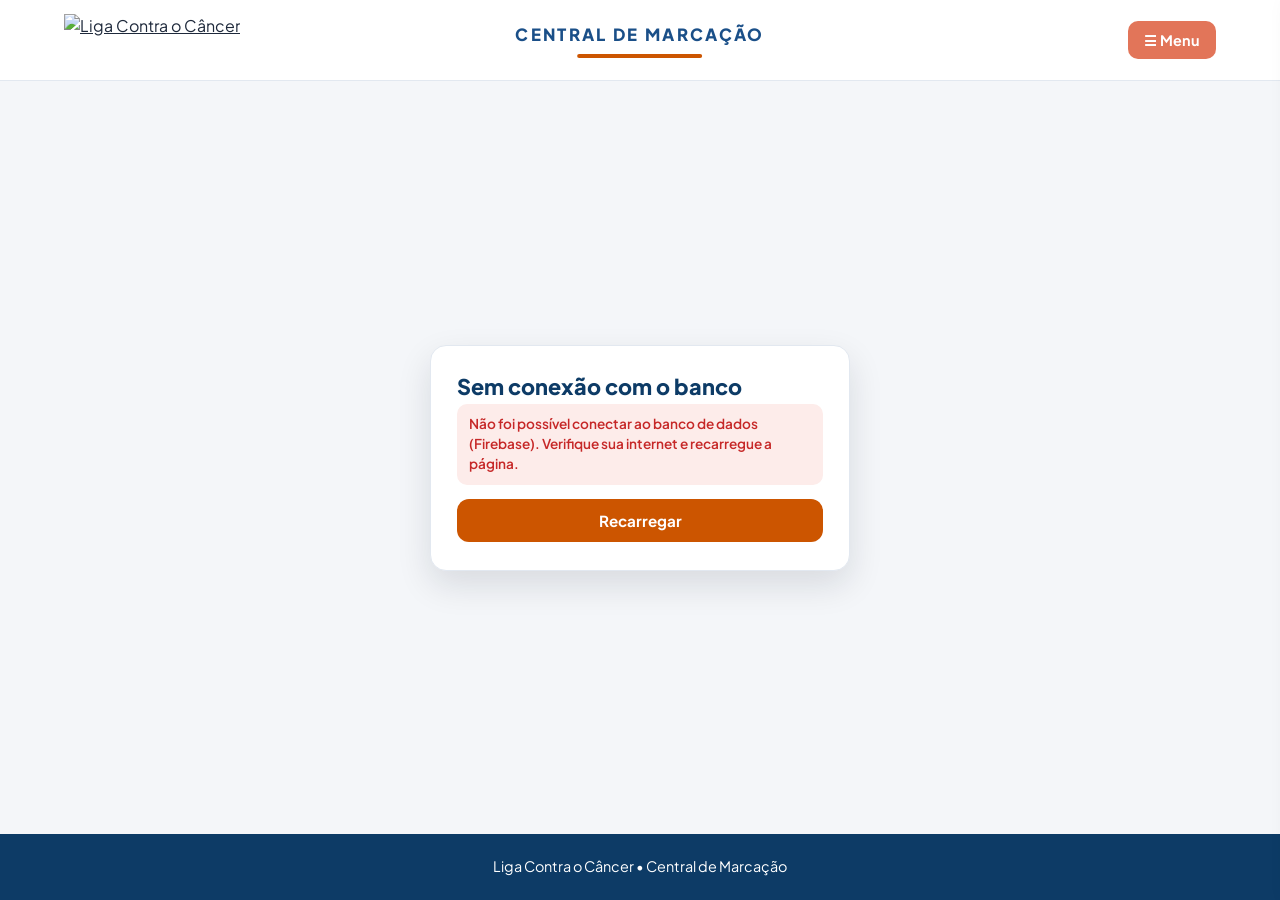
==== anotacoes.html @ 84bd0244 "Add files via upload" ====
<!DOCTYPE html>
<html lang="pt-br">
<head>
<meta charset="UTF-8">
<meta name="viewport" content="width=device-width, initial-scale=1.0">
<title>Respostas Rápidas • Central de Marcação</title>
<link rel="preconnect" href="https://fonts.googleapis.com">
<link href="https://fonts.googleapis.com/css2?family=Plus+Jakarta+Sans:wght@400;500;600;700;800&display=swap" rel="stylesheet">
<link rel="stylesheet" href="styles.css">
<!-- LOGIN: esconde o conteúdo até a pessoa entrar (removido pelo script de login no fim da página) -->
<script>document.documentElement.classList.add('auth-lock');</script>
<style>
/* ============ LOGIN / PAINEL DE CONTROLE ============ */
html.auth-lock .hero, html.auth-lock #conteudo{display:none}
.user-btn{margin-left:auto;margin-right:10px;background:#fff;color:var(--navy);border:1px solid var(--line);padding:9px 14px;border-radius:10px;font-weight:700;font-size:.85rem;max-width:230px;overflow:hidden;text-overflow:ellipsis;white-space:nowrap;transition:.2s}
.user-btn:hover{border-color:var(--azul);color:var(--azul)}
.user-btn + .menu-btn{margin-left:0}
@media(max-width:680px){.user-btn{max-width:56px;padding:9px 12px}.user-btn span{display:none}}
.au-gate{flex:1;display:flex;align-items:center;justify-content:center;padding:40px 16px}
.au-card{width:100%;max-width:420px;background:var(--card);border:1px solid var(--line);border-radius:var(--radius);box-shadow:var(--shadow-lg);padding:28px 26px}
.au-card h1{margin:0 0 4px;font-size:1.35rem;color:var(--navy);font-weight:800}
.au-card .au-sub{margin:0 0 18px;color:var(--muted);font-size:.88rem}
.au-tabs{display:flex;gap:4px;background:#eef2f7;padding:4px;border-radius:12px;margin-bottom:18px}
.au-tabs button{flex:1;border:0;background:transparent;padding:9px;border-radius:9px;font-weight:700;font-size:.85rem;color:var(--muted)}
.au-tabs button.active{background:#fff;color:var(--navy);box-shadow:0 2px 6px rgba(15,23,42,.1)}
.au-f{display:block;margin-bottom:14px}
.au-f > span{display:block;font-size:.72rem;font-weight:800;text-transform:uppercase;letter-spacing:.08em;color:var(--muted);margin-bottom:6px}
.au-in{position:relative}
.au-in input,.au-f textarea,.au-f input.au-plain{width:100%;padding:12px 14px;border-radius:12px;border:1px solid var(--line);background:#fff;font:inherit;font-size:.95rem;outline:none;transition:.2s}
.au-in input{padding-right:46px}
.au-in input:focus,.au-f textarea:focus,.au-f input.au-plain:focus{border-color:var(--azul);box-shadow:0 0 0 4px rgba(26,79,136,.12)}
.au-f textarea{min-height:130px;resize:vertical}
.au-eye{position:absolute;right:6px;top:50%;transform:translateY(-50%);border:0;background:transparent;font-size:1rem;padding:6px 8px;opacity:.6}
.au-eye:hover{opacity:1}
.au-rules{list-style:none;margin:-4px 0 14px;padding:0;font-size:.8rem;color:var(--muted);display:grid;gap:3px}
.au-rules li::before{content:"○ ";color:#cbd5e1}
.au-rules li.ok{color:var(--verde);font-weight:600}
.au-rules li.ok::before{content:"✔ ";color:var(--verde)}
.au-msg{display:none;margin:0 0 14px;padding:10px 12px;border-radius:10px;font-size:.85rem;font-weight:600}
.au-msg.show{display:block}
.au-msg.err{background:#fdecea;color:var(--vermelho)}
.au-msg.ok{background:var(--ok-bg);color:var(--verde)}
.au-msg.warn{background:#fff8e1;color:#8a5a00}
.au-go{width:100%;padding:12px;font-size:.95rem;border-radius:12px}
.au-go[disabled]{opacity:.6;pointer-events:none}
.au-link{display:block;margin:14px auto 0;background:none;border:0;color:var(--azul);font-weight:700;font-size:.83rem;text-decoration:underline}
.au-note{margin-top:14px;font-size:.76rem;color:var(--muted);text-align:center}
.au-panel-tabs{display:flex;gap:6px;margin-bottom:16px;flex-wrap:wrap}
.au-panel-tabs button{border:1px solid var(--line);background:#fff;color:var(--muted);padding:8px 14px;border-radius:999px;font-weight:700;font-size:.83rem}
.au-panel-tabs button.active{background:var(--navy);border-color:var(--navy);color:#fff}
.au-list{display:grid;gap:8px;margin-bottom:18px}
.au-item{display:flex;gap:10px;align-items:center;justify-content:space-between;border:1px solid var(--line);border-radius:12px;padding:10px 12px;background:#fff}
.au-item b{display:block;font-size:.9rem;color:var(--navy);overflow-wrap:anywhere}
.au-item small{color:var(--muted);display:block;max-width:360px;white-space:nowrap;overflow:hidden;text-overflow:ellipsis}
.au-item .au-acts{display:flex;gap:6px;flex-shrink:0}
.au-empty{padding:18px;text-align:center;color:var(--muted);border:1px dashed #cbd5e1;border-radius:12px;font-weight:600;font-size:.88rem}
.au-sep{border:0;border-top:1px solid var(--line);margin:4px 0 16px}
.btn.danger{background:var(--vermelho)}
.btn.danger:hover{background:#8e1c1c}
.nova-nota{margin-left:auto}
.painel-btn{margin-left:0}
</style>
</head>
<body data-page="anotacoes">

<section class="hero">
  <div class="hero-inner">
    <div>
      <span class="eyebrow">📋 Respostas Rápidas</span>
      <h1>Mensagens Prontas</h1>
      <p>Clique em uma resposta para copiá-la na hora. Use <b>Ver</b> para conferir como ela aparece no WhatsApp antes de enviar.</p>
    </div>
  </div>
</section>

<main class="wrap" id="conteudo">

  <div class="kpis">
    <div class="kpi"><div class="kpi-ico">💬</div><div><b id="kTotal">0</b><span>Respostas</span></div></div>
    <div class="kpi"><div class="kpi-ico">🗂️</div><div><b id="kGroups">0</b><span>Categorias</span></div></div>
    <div class="kpi"><div class="kpi-ico">🕘</div><div><b id="kRecent">0</b><span>Usadas recentemente</span></div></div>
    <div class="kpi"><div class="kpi-ico">⏰</div><div><b class="txt" id="kNow">—</b><span>Sugerida agora</span></div></div>
  </div>

  <div class="toolbar">
    <div class="search"><input type="search" id="busca" placeholder="Buscar resposta (título ou conteúdo)..." autocomplete="off" aria-label="Buscar resposta"></div>
    <div class="chips" id="chips"></div>
  </div>

  <div class="recent hidden" id="recent"></div>

  <div id="lista"></div>
  <div class="page-end"></div>

</main>

<script src="shell.js"></script>
<script>
/* ============ DADOS ============
   GROUPS: categorias e seus botões (id + rótulo)
   TEXTOS: o texto de cada resposta (a chave é o id). *texto* vira negrito no WhatsApp. */
const GROUPS = [
 {
  "title": "Saudações",
  "items": [
   {
    "id": "bomdia",
    "label": "Bom Dia"
   },
   {
    "id": "boatarde",
    "label": "Boa Tarde"
   },
   {
    "id": "boanoite",
    "label": "Boa Noite"
   }
  ]
 },
 {
  "title": "Informações",
  "items": [
   {
    "id": "entradaregula",
    "label": "Passo a Passo do Regula"
   },
   {
    "id": "preencherinfopaciente",
    "label": "Preencher Informações do Paciente"
   },
   {
    "id": "solicitacao",
    "label": "Solicitação da Triagem"
   },
   {
    "id": "hematologiaunimed",
    "label": "Hematologia Unimed"
   },
   {
    "id": "hematonaoautorizado",
    "label": "Hematologia Não Autorizada"
   },
   {
    "id": "solicitarpendencia",
    "label": "Solicitar Pendência"
   }
  ]
 },
 {
  "title": "Contatos",
  "items": [
   {
    "id": "contatosecretariasus",
    "label": "Secretária SUS"
   },
   {
    "id": "contatosecretariaconv",
    "label": "Secretária Convênio"
   },
   {
    "id": "secretariaradio",
    "label": "Secretária Radio"
   },
   {
    "id": "secretariatelefonia",
    "label": "Secretária pela Telefonia"
   },
   {
    "id": "contatoquimioterapiasus",
    "label": "Contato Quimioterapia SUS"
   },
   {
    "id": "contatoquimioterapiaconvenio",
    "label": "Contato Quimioterapia Convênio"
   },
   {
    "id": "contatopediatria",
    "label": "Contato Pediatria"
   },
   {
    "id": "contatocentraldemarcaçao",
    "label": "Contato Central de Marcação"
   },
   {
    "id": "semvagaradio",
    "label": "Radioterapia Sem Vagas"
   }
  ]
 },
 {
  "title": "Valores de Consultas",
  "items": [
   {
    "id": "consultahematologia",
    "label": "Valor Consulta Hematologia"
   },
   {
    "id": "consultaoncologia",
    "label": "Valor Consulta Oncologia"
   },
   {
    "id": "consultaradio",
    "label": "Valor Consulta Radioterapia"
   },
   {
    "id": "consultaoncogenetica",
    "label": "Valor Consulta Oncogenética"
   }
  ]
 },
 {
  "title": "Informações 1ª Vez",
  "items": [
   {
    "id": "hematoconvenio",
    "label": "Hematologia Convênio"
   },
   {
    "id": "hematosus",
    "label": "Hematologia SUS"
   },
   {
    "id": "hematoparticular",
    "label": "Hematologia Particular"
   },
   {
    "id": "oncoconvenio",
    "label": "Oncologia Convênio"
   },
   {
    "id": "oncosus",
    "label": "Oncologia SUS"
   },
   {
    "id": "oncoparticular",
    "label": "Oncologia Particular"
   },
   {
    "id": "radioconvenio",
    "label": "Radioterapia Convênio"
   },
   {
    "id": "radiosus",
    "label": "Radioterapia SUS"
   },
   {
    "id": "radioparticular",
    "label": "Radioterapia Particular"
   }
  ]
 },
 {
  "title": "Preparos das Consultas",
  "items": [
   {
    "id": "consultasustratamento",
    "label": "Consulta SUS - Tratamento"
   },
   {
    "id": "consultasusinterior",
    "label": "Consulta SUS - Interior"
   },
   {
    "id": "consultasusnatal",
    "label": "Consulta SUS - Natal"
   },
   {
    "id": "consultaparticular",
    "label": "Consulta Particular"
   },
   {
    "id": "consultaconvenio",
    "label": "Consulta Convênio"
   }
  ]
 },
 {
  "title": "Finalizar atendimento",
  "items": [
   {
    "id": "agendamentofeito",
    "label": "Agendamento Realizado"
   },
   {
    "id": "finalizandoexpediente",
    "label": "Finalizando Expediente"
   },
   {
    "id": "agradecimentonasemana",
    "label": "Agradecer na Semana"
   },
   {
    "id": "agradecimentofinaldesemana",
    "label": "Agradecer Final de Semana"
   }
  ]
 }
];
const TEXTOS = {
    bomdia: `Bom dia!
Me chamo Rauan, atendente nas especialidades de Oncologia Clínica e Hematologia pela unidade de Natal.

Para iniciarmos, me informe seu nome e se a consulta seria por convênio, particular ou pelo SUS?`,

    boatarde: `Boa tarde!
Me chamo Rauan, atendente nas especialidades de Oncologia Clínica e Hematologia pela unidade de Natal.

Para iniciarmos, me informe seu nome e se a consulta seria por convênio, particular ou pelo SUS?`,

    boanoite: `Boa noite!
Me chamo Rauan, atendente nas especialidades de Oncologia Clínica e Hematologia pela unidade de Natal.

Para iniciarmos, me informe seu nome e se a consulta seria por convênio, particular ou pelo SUS?`,

    solicitacao: `Muito obrigado! Segue abaixo as orientações:

*As informações foram encaminhadas ao setor responsável para ser realizada a triagem.* ✅

- Favor aguardar a análise do médico.
- Após a análise, retornaremos o contato sobre a liberação da consulta.

Obs: Caso ultrapasse o prazo de 72h úteis e não tivermos mantido contato com o paciente, favor nos contate imediatamente.`,

    agendamentofeito: `*Confirmado o agendamento* ✅

Teria dúvidas ou posso lhe ajudar em algo mais? 😊`,

    agradecimentonasemana: `Meus agradecimentos e lhe desejo uma ótima e abençoada semana! 🙏`,

    agradecimentofinaldesemana: `Meus agradecimentos e lhe desejo um ótimo e abençoado final de semana! 🙏`,

    agendamentofeito: `*Confirmado o agendamento* ✅

Teria dúvidas ou posso lhe ajudar em algo mais? 😊`,

    preencherinfopaciente: `*Favor preencher as seguintes informações:*
 
- *Nome completo:* 
- *CPF:* 
- *Data de nascimento:* 
- *Número de telefone:* 

- *Foi sugerido algum médico?*`,

    contatosecretariaconv: `Vitória ou Jéssica
*(84) 99413-9912* - Secretária da Oncologia/Hematologia Convênio (WhatsApp)

Segunda a sexta
*Horário de atendimento:* 07:00 às 17:00`,

    contatosecretariasus: `*(84) 4009-5573* - Secretária da Oncologia/Hematologia SUS (Apenas via Ligação)

Segunda a sexta
*Horário de atendimento:* 08:00 às 16:00`,

    contatoquimioterapiasus: `*(84) 4009-5583* - Quimioterapia SUS (Apenas via WhatsApp)

Segunda a sexta
*Horário de atendimento:* 08:00 às 16:00`,

    contatoquimioterapiaconvenio: `*(84) 98843-3323* - Quimioterapia Convênio (Apenas via WhatsApp)

Segunda a sexta
*Horário de atendimento:* 08:00 às 16:00`,

    hematonaoautorizado: `O motivo do meu contato é a respeito da solicitação da triagem, os exames foram apresentados aos médicos hematologista e a consulta não foi liberada.

Por sermos um hospital voltado ao diagnóstico de neoplasias malignas, a triagem realizada não identificou achados sugestivos de malignidade.

Contamos com a sua compreensão e qualquer dúvida, pode retornar o contato conosco, estamos à disposição.`,

    solicitarpendencia: `ENCAIXE

NOME: 
CPF: 
CTT: 

Motivo: `,

    contatopediatria: `Atendimento do setor pediátrico via WhatsApp:
*(84) 4009-5501*
Selecionar a opção 5 - Hospital Pediatria

Ou via ligação, através do número:
*(84) 4009-5688* - Pediatria

Segunda a sexta
*Horário de atendimento:* 08:00 às 16:00`,

    contatocentraldemarcaçao: `Atendimento via WhatsApp: 
*(84) 4009-5601*
Preencher as informações e ao solicitar a especialidade escrever "Cirurgião Oncológico"

Ou via ligação, através do número:
*(84) 4009-5600* - Central de Marcação

Segunda a sexta
*Horário de atendimento:* 07:00 às 18:00`,

    entradaregula: `*Segue o passo a passo para dar entrada na autorização:*

1º Passo: Se dirigir na secretaria de saúde do município, portando o documento pessoal com foto e CPF.
2º Passo: Solicitando inserir a consulta, informando a especialidade, nome do médico e os dados do paciente.
3º Passo: Aguardar 20 dias. Após o prazo, retorne o contato conosco para liberarmos a autorização.

Caso a secretaria de saúde tenha dúvidas, favor, manter contato diretamente com a Sesap/RN e serão orientados.`,

    secretariatelefonia: `*Setor de Telefonia:*
Entrar em contato via ligação através do número *(84) 4009-5501*, selecionar a *opção 9* para falar com o setor de *telefonia* e em seguida, solicitar falar com a secretária
 
Segunda a sexta
*Horário de atendimento:* 08:00 às 16:00`,

    finalizandoexpediente: `Estamos finalizando as nossas operações de atendimento e contamos com sua compreensão.
    
Favor nos contatar amanhã para darmos continuidade ao atendimento. Tenha uma ótima noite!`,

    secretariaradio: `*(84) 4009-5575* - Secretária Radioterapia (Apenas via Ligação)
*(84) 4009-7433* - Secretária Radioterapia (Apenas via Ligação)

Segunda a sexta
*Horário de atendimento:* 08:00 às 16:00`,

   consultasustratamento: `*ATENÇÃO:* Paciente deverá chegar 30 minutos antes para registrar o atendimento e receber as informações necessárias para realização deste procedimento.
   
*Paciente deverá trazer no dia da consulta:*  
- Documentos pessoais, comprovante de residência em seu nome, cartão do SUS atualizado do município em que reside, encaminhamento/ficha de referência e exames anteriores, caso tenha.

*Observação:* Não precisa solicitar a autorização para esta consulta, pois o paciente segue em tratamento.`,

    consultasusnatal: `*ATENÇÃO:* Paciente deverá chegar 30 minutos antes para registrar o atendimento e receber as informações necessárias para realização deste procedimento.
    
*Paciente deverá trazer no dia da consulta:*  
- Documentos pessoais, comprovante de residência em seu nome, cartão do SUS atualizado do município de Natal, encaminhamento/ficha de referência e exames anteriores, caso tenha.`,

    consultasusinterior: `*ATENÇÃO:* Paciente deverá chegar 30 minutos antes para registrar o atendimento e receber as informações necessárias para realização deste procedimento.

*Paciente deverá trazer no dia da consulta:*  
- Documentos pessoais, comprovante de residência em seu nome, cartão do SUS atualizado do município em que reside, encaminhamento/ficha de referência e exames anteriores, caso tenha.`,

    consultaconvenio: `*ATENÇÃO:* Paciente deverá chegar 30 minutos antes para registrar o atendimento e receber as informações necessárias para realização deste procedimento.
    
*Paciente deverá trazer no dia da consulta:*  
- Documentos pessoais e exames anteriores para mostrar (caso tenha);
- Carteira do Convênio.

*Observação:* Não esquecer de agendar o seu retorno após a consulta.`,

    consultaparticular: `*ATENÇÃO:* Paciente deverá chegar 30 minutos antes para registrar o atendimento e receber as informações necessárias para realização deste procedimento.
    
*Paciente deverá trazer no dia da consulta:*  
- Documentos pessoais e exames anteriores para mostrar (caso tenha);

*Observação:* Não esquecer de agendar o seu retorno após a consulta.`,

    consultaoncologia: `A consulta oncologista clínico tem o valor de R$ 450,00, pode parcelar em até 6 vezes, sem juros no cartão de crédito, com direito a um retorno de até 30 dias`,

    consultahematologia: `A consulta hematologista tem o valor de R$ 450,00, pode parcelar em até 6 vezes, sem juros no cartão de crédito, com direito a um retorno de até 45 dias`,

    consultaradio: `A consulta radioterapeuta tem o valor de R$ 250,00, pode parcelar em até 4 vezes, sem juros no cartão de crédito, com direito a um retorno de até 30 dias`,

    consultaoncogenetica: `A consulta oncogeneticista tem o valor de R$ 500,00, pode parcelar em até 6 vezes, sem juros no cartão de crédito, com direito a um retorno de até 30 dias`,
      
    hematologiaunimed: `*Hematologia para adultos, convênio Unimed:*
Não atende gestantes;
É priorizado os pacientes oncológicos.

Para passar pela triagem, se faz necessário nos enviar via WhatsApp:
*Resultado do hemograma e o encaminhamento médico, caso tenha.*

Encaminharemos a solicitação da triagem, a médica avaliará e retornaremos o contato para informar sobre a liberação da consulta.`,

    semvagaradio: `Estamos sem vagas disponíveis, os agendamentos foram disponibilizados até o mês de agosto, porém todas as vagas já foram preenchidas.

Em casos de urgências ou mostrar exames, poderá vir presencialmente na unidade do CECAN ou manter contato *via WhatsApp* com a secretária da radioterapia, através do número *(84) 4009-5581.*

Segunda a sexta
*Horário de atendimento:* 08:00 às 16:00`,

    hematoconvenio: `Atendimentos por convênio com a hematologia, se faz necessário passar por uma triagem. Favor nos enviar por este canal de WhatsApp o resultado do *hemograma* ou *biópsia* e, caso tenha, o *encaminhamento médico*. Após a análise dos médicos, a consulta poderá ser liberada.`,
    hematosus: `Atendimentos pelo SUS com a hematologia, se faz necessário passar por uma triagem. Favor nos enviar por este canal de WhatsApp o resultado da *biópsia* ou *hemograma* e, caso tenha, o *encaminhamento médico*. Após a análise dos médicos, a consulta poderá ser liberada.`,
    hematoparticular: `A consulta hematologista tem o valor de R$ 450,00, pode parcelar em até 6 vezes e o paciente tem direito ao retorno de até 45 dias`,
      
    oncoconvenio: `Atendimentos por convênio com a oncologia clínica, se faz necessário passar por uma triagem. Favor nos enviar por este canal de WhatsApp o resultado dos *exames de imagem* ou *biópsia* e, caso tenha, o *encaminhamento médico*. Após a análise dos médicos, a consulta poderá ser liberada.`,
    oncosus: `Atendimentos pelo SUS com a oncologia clínica, se faz necessário passar por uma triagem. Favor nos enviar por este canal de WhatsApp o resultado da *biópsia* e, caso tenha, o *encaminhamento médico*. Após a análise dos médicos, a consulta poderá ser liberada.`,
    oncoparticular: `Atendimentos via particular com a oncologia clínica, se faz necessário passar por uma triagem. Favor nos enviar por este canal de WhatsApp o resultado dos *exames de imagem* ou *biópsia* e, caso tenha, o *encaminhamento médico*. Após a análise dos médicos, a consulta poderá ser liberada.`,
      
    radioconvenio: `Atendimentos por convênio com a radioterapia, se faz necessário nos enviar via WhatsApp o resultado da *biópsia* e *encaminhamento médico* para passar pela triagem. Após a análise dos médicos, a consulta poderá ser liberada.`,
    radiosus: `Atendimentos pelo SUS com a radioterapia, se faz necessário nos enviar via WhatsApp o resultado da *biópsia* e *encaminhamento médico* para passar pela triagem. Após a análise dos médicos, a consulta poderá ser liberada.`,
    radioparticular: `Solicitar no grupo de 1ª vez da radioterapia, portando apenas o *encaminhamento médico*.`
  };

const META = {
  'Saudações':              { ico:'👋', c:'#1a4f88' },
  'Informações':            { ico:'ℹ️', c:'#00838f' },
  'Contatos':               { ico:'📞', c:'#CC5500' },
  'Valores de Consultas':   { ico:'💰', c:'#2e7d32' },
  'Informações 1ª Vez':     { ico:'🆕', c:'#6a1b9a' },
  'Preparos das Consultas': { ico:'🎒', c:'#c2185b' },
  'Finalizar atendimento':  { ico:'✅', c:'#455a64' }
};
const meta = g => META[g] || { ico:'💬', c:'#1a4f88' };
const cvars = g => `--c:${meta(g).c};--bg-c:${meta(g).c}1f`;

const $ = id => document.getElementById(id);
const ITEMS = GROUPS.flatMap(g => g.items.map(i => ({ id:i.id, label:i.label, g:g.title, text:TEXTOS[i.id] || '' })));
ITEMS.forEach(i => i.nq = UI.norm(i.label + ' ' + i.text));
const byId = Object.fromEntries(ITEMS.map(i => [i.id, i]));

const state = { q:'', g:'all' };
const waHTML = t => UI.esc(t).replace(/\*([^*\n]+)\*/g, '<strong>$1</strong>');
const clean = t => t.replace(/\*/g, '').replace(/[ \t]+/g, ' ').trim();

/* saudação sugerida pelo horário */
const hour = new Date().getHours();
const NOW_ID = hour < 12 ? 'bomdia' : hour < 18 ? 'boatarde' : 'boanoite';

/* usadas recentemente (guardadas só neste navegador) */
let recent = (UI.store.get('rr_recent', []) || []).filter(id => byId[id]).slice(0, 6);

function use(id){
  recent = [id].concat(recent.filter(x => x !== id)).slice(0, 6);
  UI.store.set('rr_recent', recent);
  renderRecent();
}
function copyItem(id){
  const it = byId[id]; if(!it) return;
  UI.copy(it.text, 'Copiado: ' + it.label);
  use(id);
}

function renderRecent(){
  $('kRecent').textContent = recent.length;
  const box = $('recent');
  box.classList.toggle('hidden', !recent.length);
  box.innerHTML = '<span class="chips-label">Recentes</span>' + recent.map(id =>
    `<button class="chip" data-copy="${UI.esc(id)}" type="button" title="Copiar novamente">${UI.esc(byId[id].label)}</button>`).join('') +
    '<button class="btn ghost" id="clearRecent" type="button" style="margin-left:auto">Limpar</button>';
}

function renderChips(){
  $('chips').innerHTML =
    `<button class="chip ${state.g==='all'?'active':''}" data-g="all">Todas <em>${ITEMS.length}</em></button>` +
    GROUPS.map(g => `<button class="chip ${state.g===g.title?'active':''}" style="--c:${meta(g.title).c}" data-g="${UI.esc(g.title)}"><i></i>${meta(g.title).ico} ${UI.esc(g.title)} <em>${g.items.length}</em></button>`).join('');
}

function card(it){
  const now = it.id === NOW_ID ? '<span class="count-pill" style="--c:#2e7d32;--bg-c:#e8f5e9">Sugerida agora</span>' : '';
  return `<article class="tpl" style="${cvars(it.g)}" data-copy="${UI.esc(it.id)}" tabindex="0" role="button" aria-label="Copiar ${UI.esc(it.label)}">
    <div style="display:flex;justify-content:space-between;gap:8px;align-items:flex-start"><h3>${UI.esc(it.label)}</h3>${now}</div>
    <p class="prev">${UI.esc(clean(it.text))}</p>
    <div class="acts">
      <button class="btn" data-copy="${UI.esc(it.id)}" type="button">📋 Copiar</button>
      <button class="btn ghost" data-view="${UI.esc(it.id)}" type="button">👁 Ver</button>
    </div>
  </article>`;
}

function render(){
  const q = UI.norm(state.q.trim());
  const list = ITEMS.filter(i => (state.g==='all' || i.g===state.g) && (!q || i.nq.includes(q)));
  $('kTotal').textContent = list.length;
  $('kGroups').textContent = new Set(list.map(i => i.g)).size;
  $('lista').innerHTML = GROUPS.map(g => {
    const items = list.filter(i => i.g===g.title);
    if(!items.length) return '';
    return `<section class="section" style="${cvars(g.title)}">
      <div class="sec-head"><h2>${meta(g.title).ico} ${UI.esc(g.title)}</h2><span class="count-pill">${items.length}</span></div>
      <div class="tpl-grid">${items.map(card).join('')}</div>
    </section>`;
  }).join('') || '<div class="nothing"><big>🔎</big>Nenhuma resposta encontrada</div>';
  renderChips();
}

function viewItem(id){
  const it = byId[id]; if(!it) return;
  const m = UI.openModal({
    title: it.label, sub: it.g,
    html: `<div class="wa-bg"><div class="wa">${waHTML(it.text)}</div></div>`,
    foot: '<button class="btn" id="mCopy" type="button">📋 Copiar</button>'
  });
  m.foot.querySelector('#mCopy').onclick = () => { copyItem(id); UI.closeModal(); };
}

/* ---------- eventos ---------- */
$('busca').addEventListener('input', UI.debounce(e => { state.q = e.target.value; render(); }, 100));
$('chips').addEventListener('click', e => { const b = e.target.closest('.chip'); if(!b) return; state.g = b.dataset.g; render(); });

document.addEventListener('click', e => {
  if(e.target.closest('#clearRecent')){ recent = []; UI.store.set('rr_recent', []); renderRecent(); return; }
  const v = e.target.closest('[data-view]'); if(v){ e.stopPropagation(); viewItem(v.dataset.view); return; }
  const c = e.target.closest('[data-copy]'); if(c){ copyItem(c.dataset.copy); }
});
$('lista').addEventListener('keydown', e => {
  if((e.key==='Enter' || e.key===' ') && e.target.classList.contains('tpl')){
    e.preventDefault(); copyItem(e.target.dataset.copy);
  }
});

const nowItem = byId[NOW_ID];
$('kNow').textContent = nowItem ? nowItem.label : '—';
renderRecent();
render();
</script>

<script>
/* =====================================================================
   LOGIN, PAINEL DE CONTROLE E ANOTAÇÕES POR USUÁRIO
   ---------------------------------------------------------------------
   Banco de dados: Firebase (Authentication + Firestore). Para vincular,
   cole abaixo as chaves do seu projeto (Console Firebase > Configurações
   do projeto > Seus aplicativos > App da Web). Passo a passo no LEIA-ME.txt.

   Enquanto FIREBASE_CONFIG estiver vazio, a página roda em MODO DE TESTE
   LOCAL: contas e anotações ficam só neste navegador (não é um banco real).
   ===================================================================== */
(function () {
'use strict';

const FIREBASE_CONFIG = {
  apiKey: "AIzaSyApmPmqMNcEw7rPCIfh_CBCjfGLZBdG11Q",
  authDomain: "infotratamento.firebaseapp.com",
  projectId: "infotratamento",
  appId: "1:972789860884:web:a89ec872539d2613173501"
};

const GRUPO = 'Minhas Anotações';
const SDK = 'https://www.gstatic.com/firebasejs/10.12.2/';
const q = (s, r) => (r || document).querySelector(s);
const esc = UI.esc;

/* ---------- regra da senha: mínimo 8, letras, números e caractere especial ---------- */
const RULES = [
  { t: 'Mínimo de 8 caracteres',  ok: p => p.length >= 8 },
  { t: 'Contém letras',           ok: p => /\p{L}/u.test(p) },
  { t: 'Contém números',          ok: p => /\d/.test(p) },
  { t: 'Contém caractere especial (ex.: ! @ # $ % &)', ok: p => /[^\p{L}\d\s]/u.test(p) }
];
const pwValid = p => RULES.every(r => r.ok(p));
const rulesHTML = () => '<ul class="au-rules">' + RULES.map(r => '<li>' + esc(r.t) + '</li>').join('') + '</ul>';
function bindRules(input, list){
  const upd = () => [...list.children].forEach((li, i) => li.classList.toggle('ok', RULES[i].ok(input.value)));
  input.addEventListener('input', upd); upd();
}

const ERROS = {
  'auth/invalid-credential': 'E-mail ou senha incorretos.',
  'auth/wrong-password': 'E-mail ou senha incorretos.',
  'auth/user-not-found': 'E-mail ou senha incorretos.',
  'auth/invalid-email': 'E-mail inválido.',
  'auth/email-already-in-use': 'Já existe uma conta com este e-mail.',
  'auth/weak-password': 'Senha fraca. Siga os requisitos da senha.',
  'auth/too-many-requests': 'Muitas tentativas. Aguarde alguns minutos e tente novamente.',
  'auth/network-request-failed': 'Sem conexão com o servidor. Verifique sua internet.',
  'auth/requires-recent-login': 'Por segurança, saia e entre novamente antes de trocar a senha.',
  'permission-denied': 'Sem permissão no banco de dados. Confira as regras do Firestore (LEIA-ME).',
  'local/exists': 'Já existe uma conta com este e-mail.',
  'local/nocrypto': 'O modo de teste exige HTTPS ou localhost.',
  'local/noreset': 'Redefinição por e-mail só funciona com o banco Firebase configurado.'
};
const erroMsg = e => ERROS[e && e.code] || ('Não foi possível concluir. ' + ((e && e.message) || ''));

/* =============== BACKEND 1: Firebase =============== */
async function backendFirebase(){
  const [app, A, F] = await Promise.all([
    import(SDK + 'firebase-app.js'), import(SDK + 'firebase-auth.js'), import(SDK + 'firebase-firestore.js')
  ]);
  const fb = app.initializeApp(FIREBASE_CONFIG), auth = A.getAuth(fb), db = F.getFirestore(fb);
  auth.languageCode = 'pt-BR';
  const col = () => F.collection(db, 'users', auth.currentUser.uid, 'notas');
  return {
    mode: 'firebase',
    watch: cb => A.onAuthStateChanged(auth, u => cb(u ? { id: u.uid, email: u.email } : null)),
    signIn: (e, p) => A.signInWithEmailAndPassword(auth, e, p),
    signUp: (e, p) => A.createUserWithEmailAndPassword(auth, e, p),
    signOut: () => A.signOut(auth),
    reset: e => A.sendPasswordResetEmail(auth, e),
    async changePw(cur, nw){
      const u = auth.currentUser;
      await A.reauthenticateWithCredential(u, A.EmailAuthProvider.credential(u.email, cur));
      await A.updatePassword(u, nw);
    },
    async list(){ return (await F.getDocs(col())).docs.map(d => Object.assign({ id: d.id }, d.data())); },
    async save(n){
      const data = { titulo: n.titulo, texto: n.texto, atualizado: Date.now() };
      if (n.id) await F.setDoc(F.doc(col(), n.id), data); else await F.addDoc(col(), data);
    },
    del: id => F.deleteDoc(F.doc(col(), id))
  };
}

/* =============== BACKEND 2: teste local (localStorage) =============== */
function backendLocal(){
  const S = UI.store, listeners = [];
  const hex = b => [...new Uint8Array(b)].map(x => x.toString(16).padStart(2, '0')).join('');
  async function hash(pw, salt){
    if (!(window.crypto && crypto.subtle)) throw { code: 'local/nocrypto' };
    const k = await crypto.subtle.importKey('raw', new TextEncoder().encode(pw), 'PBKDF2', false, ['deriveBits']);
    return hex(await crypto.subtle.deriveBits({ name: 'PBKDF2', salt: new TextEncoder().encode(salt), iterations: 120000, hash: 'SHA-256' }, k, 256));
  }
  const users = () => S.get('an_users', {});
  const cur = () => { try { return sessionStorage.getItem('an_sess'); } catch (e) { return null; } };
  const setCur = e => { try { e ? sessionStorage.setItem('an_sess', e) : sessionStorage.removeItem('an_sess'); } catch (x) {} };
  const emit = () => listeners.forEach(cb => cb(cur() ? { id: cur(), email: cur() } : null));
  const nk = () => 'an_notas_' + cur();
  return {
    mode: 'local',
    watch(cb){ listeners.push(cb); cb(cur() ? { id: cur(), email: cur() } : null); },
    async signUp(e, p){
      e = e.toLowerCase(); const u = users();
      if (u[e]) throw { code: 'local/exists' };
      const salt = hex(crypto.getRandomValues(new Uint8Array(16)));
      u[e] = { salt, h: await hash(p, salt) }; S.set('an_users', u); setCur(e); emit();
    },
    async signIn(e, p){
      e = e.toLowerCase(); const r = users()[e];
      if (!r || (await hash(p, r.salt)) !== r.h) throw { code: 'auth/invalid-credential' };
      setCur(e); emit();
    },
    async signOut(){ setCur(null); emit(); },
    async reset(){ throw { code: 'local/noreset' }; },
    async changePw(c, n){
      const u = users(), r = u[cur()];
      if ((await hash(c, r.salt)) !== r.h) throw { code: 'auth/invalid-credential' };
      const salt = hex(crypto.getRandomValues(new Uint8Array(16)));
      u[cur()] = { salt, h: await hash(n, salt) }; S.set('an_users', u);
    },
    async list(){ return S.get(nk(), []); },
    async save(n){
      const l = S.get(nk(), []), data = { titulo: n.titulo, texto: n.texto, atualizado: Date.now() };
      if (n.id){ const i = l.findIndex(x => x.id === n.id); if (i > -1) l[i] = Object.assign({ id: n.id }, data); }
      else l.push(Object.assign({ id: 'n' + Date.now().toString(36) + Math.random().toString(36).slice(2, 6) }, data));
      S.set(nk(), l);
    },
    async del(id){ S.set(nk(), S.get(nk(), []).filter(x => x.id !== id)); }
  };
}

/* =============== ligação das anotações com a lista de respostas =============== */
let B = null, user = null, notes = [];
META[GRUPO] = { ico: '📝', c: '#0d3b66' };

function syncNotes(){
  /* remove as anotações antigas da lista e recoloca as atuais (mesma estrutura GROUPS/TEXTOS/ITEMS) */
  const gi = GROUPS.findIndex(g => g.title === GRUPO);
  if (gi > -1) GROUPS.splice(gi, 1);
  for (let i = ITEMS.length - 1; i >= 0; i--) if (ITEMS[i].g === GRUPO){ delete byId[ITEMS[i].id]; delete TEXTOS[ITEMS[i].id]; ITEMS.splice(i, 1); }
  if (user && notes.length){
    const sorted = notes.slice().sort((a, b) => a.titulo.localeCompare(b.titulo, 'pt-BR'));
    GROUPS.unshift({ title: GRUPO, items: sorted.map(n => ({ id: 'nota_' + n.id, label: n.titulo })) });
    sorted.forEach(n => {
      const it = { id: 'nota_' + n.id, label: n.titulo, g: GRUPO, text: n.texto };
      it.nq = UI.norm(it.label + ' ' + it.text);
      TEXTOS[it.id] = n.texto; ITEMS.push(it); byId[it.id] = it;
    });
  }
  if (state.g !== 'all' && !GROUPS.some(g => g.title === state.g)) state.g = 'all';
  recent = recent.filter(id => byId[id]);
  renderRecent(); render();
}
async function loadNotes(){
  try { notes = await B.list(); } catch (e) { notes = []; UI.toast(erroMsg(e), 'err'); }
  syncNotes();
}

/* ---------- excluir / duplicar (usadas no painel e nos cards) ---------- */
async function removerNota(id){
  const x = notes.find(y => y.id === id);
  if (!x || !confirm('Excluir a anotação "' + x.titulo + '"?')) return false;
  try { await B.del(x.id); await loadNotes(); UI.toast('Anotação excluída'); return true; }
  catch (e) { UI.toast(erroMsg(e), 'err'); return false; }
}
async function duplicarNota(id){
  const x = notes.find(y => y.id === id); if (!x) return false;
  const sufixo = ' (cópia)';
  const titulo = (x.titulo.length + sufixo.length > 80 ? x.titulo.slice(0, 80 - sufixo.length) : x.titulo) + sufixo;
  try { await B.save({ titulo, texto: x.texto }); await loadNotes(); UI.toast('Anotação duplicada'); return true; }
  catch (e) { UI.toast(erroMsg(e), 'err'); return false; }
}

/* ---------- botões Editar / Duplicar / Excluir nos cards das anotações ---------- */
const renderOriginal = render;
render = function(){
  renderOriginal();
  document.querySelectorAll('.tpl[data-copy^="nota_"]').forEach(card => {
    const id = card.dataset.copy.slice(5), acts = q('.acts', card);
    if (!acts || q('[data-nedit]', acts)) return;
    acts.insertAdjacentHTML('beforeend',
      `<button class="btn ghost" data-nedit="${esc(id)}" type="button" title="Editar">✏️</button>
       <button class="btn ghost" data-ndup="${esc(id)}" type="button" title="Duplicar">⧉</button>
       <button class="btn ghost" data-ndel="${esc(id)}" type="button" title="Excluir">🗑</button>`);
  });
};
/* captura antes do clique de "copiar" do card */
document.addEventListener('click', e => {
  const b = e.target.closest('[data-nedit],[data-ndup],[data-ndel]'); if (!b) return;
  e.stopPropagation();
  if (b.dataset.nedit) openPanel('notas', b.dataset.nedit);
  else if (b.dataset.ndup) duplicarNota(b.dataset.ndup);
  else removerNota(b.dataset.ndel);
}, true);

/* =============== tela de login =============== */
function showMsg(el, kind, text){ el.className = 'au-msg show ' + kind; el.textContent = text; }
const eyeBtn = '<button type="button" class="au-eye" aria-label="Mostrar/ocultar senha" tabindex="-1">👁</button>';
document.addEventListener('click', e => {
  const b = e.target.closest('.au-eye'); if (!b) return;
  const i = b.parentNode.querySelector('input'); i.type = i.type === 'password' ? 'text' : 'password';
});

function buildGate(){
  const g = document.createElement('div');
  g.className = 'au-gate'; g.id = 'authGate';
  g.innerHTML = `<form class="au-card" id="auForm" novalidate>
    <h1>Respostas Rápidas</h1>
    <p class="au-sub">Entre para acessar suas respostas e anotações.</p>
    <div class="au-tabs" role="tablist">
      <button type="button" class="active" data-m="in">Entrar</button>
      <button type="button" data-m="up">Criar conta</button>
    </div>
    <div class="au-msg" id="auMsg" role="alert"></div>
    <label class="au-f"><span>E-mail (login)</span><input class="au-plain" id="auEmail" type="email" autocomplete="username" required></label>
    <label class="au-f"><span>Senha</span><div class="au-in"><input id="auPw" type="password" autocomplete="current-password" required>${eyeBtn}</div></label>
    <div id="auUp" class="hidden">
      <label class="au-f"><span>Confirmar senha</span><div class="au-in"><input id="auPw2" type="password" autocomplete="new-password">${eyeBtn}</div></label>
      ${rulesHTML()}
    </div>
    <button class="btn au-go" id="auGo" type="submit">Entrar</button>
    <button class="au-link" id="auForgot" type="button">Esqueci minha senha</button>
    ${B.mode === 'local' ? '<p class="au-msg warn show" style="margin:14px 0 0">Modo de teste local: banco de dados ainda não vinculado. As contas ficam apenas neste navegador.</p>' : ''}
  </form>`;
  document.getElementById('conteudo').insertAdjacentElement('beforebegin', g);

  let mode = 'in';
  const form = q('#auForm', g), msg = q('#auMsg', g), pw = q('#auPw', g), go = q('#auGo', g);
  bindRules(pw, q('.au-rules', g));
  g.querySelectorAll('.au-tabs button').forEach(b => b.onclick = () => {
    mode = b.dataset.m;
    g.querySelectorAll('.au-tabs button').forEach(x => x.classList.toggle('active', x === b));
    q('#auUp', g).classList.toggle('hidden', mode !== 'up');
    q('#auForgot', g).classList.toggle('hidden', mode === 'up');
    go.textContent = mode === 'up' ? 'Criar conta' : 'Entrar';
    pw.autocomplete = mode === 'up' ? 'new-password' : 'current-password';
    msg.className = 'au-msg';
  });
  q('#auForgot', g).onclick = async () => {
    const email = q('#auEmail', g).value.trim();
    if (!email) return showMsg(msg, 'err', 'Digite seu e-mail para receber o link de redefinição.');
    try { await B.reset(email); showMsg(msg, 'ok', 'Se o e-mail estiver cadastrado, enviamos um link para redefinir a senha.'); }
    catch (e) { showMsg(msg, 'err', erroMsg(e)); }
  };
  form.onsubmit = async ev => {
    ev.preventDefault();
    const email = q('#auEmail', g).value.trim(), p = pw.value;
    if (!email || !p) return showMsg(msg, 'err', 'Preencha e-mail e senha.');
    if (mode === 'up'){
      if (!pwValid(p)) return showMsg(msg, 'err', 'A senha não atende aos requisitos abaixo.');
      if (p !== q('#auPw2', g).value) return showMsg(msg, 'err', 'As senhas não conferem.');
    }
    go.disabled = true;
    try { await (mode === 'up' ? B.signUp(email, p) : B.signIn(email, p)); }
    catch (e) { showMsg(msg, 'err', erroMsg(e)); }
    go.disabled = false;
  };
}

/* =============== painel de controle =============== */
function openPanel(tab, editId){
  const m = UI.openModal({
    title: 'Painel de controle', sub: user.email, size: 'wide',
    html: `<div class="au-panel-tabs">
        <button type="button" data-t="notas">📝 Minhas anotações</button>
        <button type="button" data-t="senha">🔒 Alterar senha</button>
      </div><div id="auBody"></div>`,
    foot: '<button class="btn danger" id="auOut" type="button">Sair da conta</button>'
  });
  const body = q('#auBody', m.body);
  const setTab = t => {
    m.body.querySelectorAll('.au-panel-tabs button').forEach(b => b.classList.toggle('active', b.dataset.t === t));
    t === 'senha' ? tabSenha(body) : tabNotas(body, t === tab ? editId : null);
  };
  m.body.querySelectorAll('.au-panel-tabs button').forEach(b => b.onclick = () => setTab(b.dataset.t));
  q('#auOut', m.foot).onclick = async () => { UI.closeModal(); await B.signOut(); };
  setTab(tab || 'notas');
}

function tabNotas(box, editing){
  const n = editing && notes.find(x => x.id === editing);
  const sorted = notes.slice().sort((a, b) => a.titulo.localeCompare(b.titulo, 'pt-BR'));
  box.innerHTML = `
    <div class="au-list">${sorted.length ? sorted.map(x => `
      <div class="au-item"><div><b>${esc(x.titulo)}</b><small>${esc(x.texto.replace(/\s+/g, ' '))}</small></div>
        <div class="au-acts"><button class="btn ghost" data-ed="${esc(x.id)}" type="button">✏️ Editar</button>
        <button class="btn ghost" data-dup="${esc(x.id)}" type="button">⧉ Duplicar</button>
        <button class="btn ghost" data-rm="${esc(x.id)}" type="button">🗑 Excluir</button></div></div>`).join('')
      : '<div class="au-empty">Você ainda não tem anotações. Crie a primeira abaixo.</div>'}</div>
    <hr class="au-sep">
    <div class="au-msg" id="nMsg" role="alert"></div>
    <label class="au-f"><span>${n ? 'Editar anotação' : 'Nova anotação'} — título</span><input class="au-plain" id="nTit" maxlength="80" value="${n ? esc(n.titulo) : ''}"></label>
    <label class="au-f"><span>Texto (use *texto* para negrito no WhatsApp)</span><textarea id="nTxt" maxlength="5000">${n ? esc(n.texto) : ''}</textarea></label>
    <div style="display:flex;gap:8px"><button class="btn" id="nSave" type="button">💾 Salvar</button>
    ${n ? '<button class="btn ghost" id="nCancel" type="button">Cancelar</button>' : ''}</div>`;
  box.querySelectorAll('[data-ed]').forEach(b => b.onclick = () => tabNotas(box, b.dataset.ed));
  box.querySelectorAll('[data-rm]').forEach(b => b.onclick = async () => {
    if (await removerNota(b.dataset.rm)) tabNotas(box);
  });
  box.querySelectorAll('[data-dup]').forEach(b => b.onclick = async () => {
    if (await duplicarNota(b.dataset.dup)) tabNotas(box);
  });
  if (n) { const f = q('#nTit', box); f.scrollIntoView({ block: 'center' }); f.focus(); }
  const c = q('#nCancel', box); if (c) c.onclick = () => tabNotas(box);
  q('#nSave', box).onclick = async () => {
    const titulo = q('#nTit', box).value.trim(), texto = q('#nTxt', box).value.trim(), msg = q('#nMsg', box);
    if (!titulo || !texto) return showMsg(msg, 'err', 'Preencha o título e o texto.');
    try { await B.save({ id: n && n.id, titulo, texto }); await loadNotes(); tabNotas(box); UI.toast('Anotação salva'); }
    catch (e) { showMsg(msg, 'err', erroMsg(e)); }
  };
}

function tabSenha(box){
  box.innerHTML = `<form id="pwForm" novalidate style="max-width:420px">
    <div class="au-msg" id="pMsg" role="alert"></div>
    <input type="text" autocomplete="username" value="${esc(user.email)}" hidden>
    <label class="au-f"><span>Senha atual</span><div class="au-in"><input id="pCur" type="password" autocomplete="current-password">${eyeBtn}</div></label>
    <label class="au-f"><span>Nova senha</span><div class="au-in"><input id="pNew" type="password" autocomplete="new-password">${eyeBtn}</div></label>
    <label class="au-f"><span>Confirmar nova senha</span><div class="au-in"><input id="pNew2" type="password" autocomplete="new-password">${eyeBtn}</div></label>
    ${rulesHTML()}
    <button class="btn" type="submit">🔒 Alterar senha</button></form>`;
  bindRules(q('#pNew', box), q('.au-rules', box));
  q('#pwForm', box).onsubmit = async ev => {
    ev.preventDefault();
    const cur = q('#pCur', box).value, nw = q('#pNew', box).value, msg = q('#pMsg', box);
    if (!cur) return showMsg(msg, 'err', 'Informe a senha atual.');
    if (!pwValid(nw)) return showMsg(msg, 'err', 'A nova senha não atende aos requisitos abaixo.');
    if (nw !== q('#pNew2', box).value) return showMsg(msg, 'err', 'As senhas não conferem.');
    if (nw === cur) return showMsg(msg, 'err', 'A nova senha deve ser diferente da atual.');
    try { await B.changePw(cur, nw); ev.target.reset(); [...box.querySelectorAll('.au-rules li')].forEach(li => li.classList.remove('ok')); showMsg(msg, 'ok', 'Senha alterada com sucesso!'); }
    catch (e) { showMsg(msg, 'err', erroMsg(e)); }
  };
}

/* =============== quando a pessoa entra / sai =============== */
function onAuth(u){
  user = u;
  const gate = document.getElementById('authGate'), old = document.getElementById('userBtn');
  if (old) old.remove();
  const tb = q('.toolbar');
  document.querySelectorAll('.nova-nota,.painel-btn').forEach(x => x.remove());
  if (!u){
    notes = []; syncNotes();
    document.documentElement.classList.add('auth-lock');
    if (gate) gate.remove();
    buildGate();
    return;
  }
  if (gate) gate.remove();
  document.documentElement.classList.remove('auth-lock');
  const b = document.createElement('button');
  b.id = 'userBtn'; b.className = 'user-btn'; b.type = 'button'; b.title = 'Painel de controle';
  b.innerHTML = '👤 <span>' + esc(u.email) + '</span>';
  b.onclick = () => openPanel('notas');
  q('.topbar').insertBefore(b, q('#menuBtn'));
  const add = document.createElement('button');
  add.className = 'btn nova-nota'; add.type = 'button'; add.textContent = '＋ Nova anotação';
  add.onclick = () => openPanel('notas');
  const painel = document.createElement('button');
  painel.className = 'btn ghost painel-btn'; painel.type = 'button'; painel.textContent = '⚙️ Painel de controle';
  painel.onclick = () => openPanel('notas');
  tb.appendChild(add); tb.appendChild(painel);
  loadNotes();
}

(async function start(){
  const ready = Object.values(FIREBASE_CONFIG).every(v => v);
  try { B = ready ? await backendFirebase() : backendLocal(); }
  catch (e) {
    /* com o banco configurado, nunca cai para o modo local: mostra o erro e mantém a página bloqueada */
    console.error(e);
    const g = document.createElement('div'); g.className = 'au-gate';
    g.innerHTML = '<div class="au-card"><h1>Sem conexão com o banco</h1><p class="au-msg err show">Não foi possível conectar ao banco de dados (Firebase). Verifique sua internet e recarregue a página.</p><button class="btn au-go" type="button" onclick="location.reload()">Recarregar</button></div>';
    document.getElementById('conteudo').insertAdjacentElement('beforebegin', g);
    return;
  }
  B.watch(onAuth);
})();
})();
</script>
</body>
</html>
---- styles.css ----
/* =====================================================================
   CENTRAL DE MARCAÇÃO • Liga Contra o Câncer
   Sistema visual compartilhado por todas as páginas.
   Para trocar uma cor ou o arredondamento do site inteiro, edite :root.
   ===================================================================== */

:root{
  --navy:#0d3b66; --azul:#1a4f88; --azul-2:#1d5f8c;
  --laranja:#CC5500; --laranja-2:#e8742a; --coral:#E27559;
  --roxo:#6a1b9a; --verde:#2e7d32; --vermelho:#c62828; --cinza-un:#607d8b;

  --sus:#1a4f88;  --sus-bg:#e3f2fd;
  --conv:#CC5500; --conv-bg:#fff3e0;
  --res:#6a1b9a;  --res-bg:#f3e5f5;
  --ok:#2e7d32;   --ok-bg:#e8f5e9;

  --bg:#f4f6f9; --card:#fff; --text:#1e293b; --muted:#64748b; --line:#e2e8f0;
  --radius:16px;
  --shadow:0 1px 2px rgba(15,23,42,.04),0 8px 24px rgba(15,23,42,.06);
  --shadow-lg:0 14px 34px rgba(15,23,42,.12);
}

/* ============================ BASE ============================ */
*{box-sizing:border-box}
html{scroll-behavior:smooth}
body{margin:0;min-height:100vh;display:flex;flex-direction:column;font-family:'Plus Jakarta Sans','Helvetica Neue',Arial,sans-serif;background:var(--bg);color:var(--text);line-height:1.5;-webkit-font-smoothing:antialiased}
main{flex:1 0 auto}
button,input,select{font-family:inherit}
button{cursor:pointer}
a{color:inherit}
h1,h2,h3{line-height:1.2}
:focus-visible{outline:3px solid rgba(26,79,136,.4);outline-offset:2px}
.skip{position:absolute;left:-999px;top:8px;background:#fff;color:var(--navy);padding:8px 14px;border-radius:8px;z-index:3000;font-weight:700}
.skip:focus{left:8px}
.hidden{display:none!important}

/* ============================ TOPO ============================ */
.topbar{background:#fff;border-bottom:1px solid var(--line);display:flex;align-items:center;justify-content:space-between;padding:14px 5%;position:relative;z-index:30}
.topbar img{height:52px;display:block}
.brand-title{position:absolute;left:50%;transform:translateX(-50%);font-weight:800;font-size:1.05rem;letter-spacing:.14em;text-transform:uppercase;color:var(--azul);text-align:center;white-space:nowrap}
.brand-title::after{content:"";display:block;width:50%;height:4px;background:var(--laranja);border-radius:4px;margin:6px auto 0}
.menu-btn{background:var(--coral);color:#fff;border:0;padding:10px 16px;border-radius:10px;font-weight:700;font-size:.9rem;transition:.2s}
.menu-btn:hover{filter:brightness(.95);transform:translateY(-1px)}

.side-menu{position:fixed;top:0;right:-290px;width:270px;height:100%;background:#fff;padding-top:84px;transition:right .3s ease;box-shadow:-4px 0 24px rgba(0,0,0,.15);z-index:1001;overflow-y:auto}
.side-menu.open{right:0}
.side-menu a{display:flex;align-items:center;gap:12px;padding:14px 26px;text-decoration:none;color:#1d3557;font-weight:700;font-size:.95rem;transition:.2s;border-left:4px solid transparent}
.side-menu a .ico{width:28px;text-align:center;font-size:1.15rem}
.side-menu a:hover{background:#eef6fb;border-left-color:var(--laranja)}
.side-menu a.current{border-left-color:var(--laranja);color:var(--laranja);background:#fff8f2}
.overlay{position:fixed;inset:0;background:rgba(15,23,42,.35);opacity:0;pointer-events:none;transition:.3s;z-index:1000}
.overlay.show{opacity:1;pointer-events:auto}

/* ============================ HERO ============================ */
.hero{background:radial-gradient(1200px 400px at 85% -10%,rgba(204,85,0,.35),transparent 60%),linear-gradient(135deg,#0d3b66 0%,#1a4f88 100%);color:#fff;padding:44px 5% 90px}
.hero-inner{max-width:1280px;margin:0 auto;display:flex;justify-content:space-between;align-items:flex-end;gap:24px;flex-wrap:wrap}
.eyebrow{display:inline-flex;align-items:center;gap:8px;font-size:.75rem;font-weight:700;letter-spacing:.14em;text-transform:uppercase;background:rgba(255,255,255,.12);padding:6px 12px;border-radius:999px}
.hero h1{margin:14px 0 6px;font-size:clamp(1.9rem,4vw,2.8rem);font-weight:800;letter-spacing:-.02em}
.hero p{margin:0;opacity:.85;max-width:560px}
.today-box{background:rgba(255,255,255,.12);border:1px solid rgba(255,255,255,.2);backdrop-filter:blur(6px);border-radius:14px;padding:14px 20px;min-width:220px}
.today-box small{display:block;opacity:.75;font-size:.72rem;text-transform:uppercase;letter-spacing:.1em;font-weight:700}
.today-box strong{font-size:1.15rem;display:block;margin-top:2px}
.today-box span{font-size:.85rem;opacity:.85}

/* ======================= KPIs / LAYOUT ======================== */
.wrap{width:100%;max-width:1280px;margin:0 auto;padding:0 5%}
.kpis{display:grid;grid-template-columns:repeat(4,1fr);gap:16px;margin-top:-56px;position:relative;z-index:5}
.kpi{background:var(--card);border-radius:var(--radius);padding:20px 22px;box-shadow:var(--shadow);display:flex;gap:14px;align-items:center;border:1px solid var(--line);min-width:0}
.kpi-ico{width:46px;height:46px;border-radius:12px;display:grid;place-items:center;font-size:1.3rem;flex:none}
.kpi:nth-child(1) .kpi-ico{background:var(--sus-bg)}
.kpi:nth-child(2) .kpi-ico{background:var(--conv-bg)}
.kpi:nth-child(3) .kpi-ico{background:var(--ok-bg)}
.kpi:nth-child(4) .kpi-ico{background:var(--res-bg)}
.kpi div{min-width:0}
.kpi b{display:block;font-size:1.75rem;font-weight:800;line-height:1.05;letter-spacing:-.02em}
.kpi b.txt{font-size:1.15rem;line-height:1.2;overflow:hidden;display:-webkit-box;-webkit-line-clamp:2;-webkit-box-orient:vertical;word-break:break-word}
.kpi span{font-size:.78rem;color:var(--muted);font-weight:600}

/* ========================= BARRA DE FERRAMENTAS ========================= */
.toolbar{position:sticky;top:0;z-index:20;background:rgba(244,246,249,.92);backdrop-filter:blur(10px);padding:18px 0 14px;margin-top:22px;display:flex;flex-wrap:wrap;gap:12px;align-items:center}
.search{position:relative;flex:1 1 260px;max-width:380px}
.search input{width:100%;padding:12px 16px 12px 44px;border-radius:12px;border:1px solid var(--line);background:#fff;font-size:.95rem;outline:none;transition:.2s;box-shadow:0 2px 6px rgba(15,23,42,.04)}
.search input:focus{border-color:var(--azul);box-shadow:0 0 0 4px rgba(26,79,136,.12)}
.search::before{content:"🔍";position:absolute;left:15px;top:50%;transform:translateY(-50%);opacity:.5;font-size:.9rem;pointer-events:none}
.select{padding:11px 38px 11px 14px;border-radius:12px;border:1px solid var(--line);background:#fff url("data:image/svg+xml,%3Csvg xmlns='http://www.w3.org/2000/svg' width='12' height='8' viewBox='0 0 12 8'%3E%3Cpath d='M1 1l5 5 5-5' fill='none' stroke='%2364748b' stroke-width='2' stroke-linecap='round'/%3E%3C/svg%3E") no-repeat right 14px center;appearance:none;-webkit-appearance:none;font-size:.9rem;font-weight:600;color:var(--text);max-width:100%;box-shadow:0 2px 6px rgba(15,23,42,.04)}
.field{display:inline-flex;align-items:center;gap:8px;background:#fff;border:1px solid var(--line);border-radius:12px;padding:0 12px;box-shadow:0 2px 6px rgba(15,23,42,.04)}
.field label{font-size:.72rem;font-weight:800;text-transform:uppercase;letter-spacing:.08em;color:var(--muted)}
.field input{border:0;outline:0;padding:11px 0;width:130px;font-size:.9rem;font-weight:700;color:var(--navy);background:transparent}
.chips{display:flex;gap:8px;flex-wrap:wrap;align-items:center}
.chips-label{font-size:.72rem;font-weight:800;color:var(--muted);text-transform:uppercase;letter-spacing:.08em;margin-right:2px}
.chip{display:inline-flex;align-items:center;gap:7px;padding:9px 15px;border-radius:999px;border:1px solid var(--line);background:#fff;color:var(--muted);font-weight:700;font-size:.85rem;transition:.2s;white-space:nowrap}
.chip i{width:9px;height:9px;border-radius:50%;background:var(--c,var(--muted));display:inline-block}
.chip em{font-style:normal;font-size:.72rem;font-weight:800;background:#eef2f7;color:var(--muted);padding:1px 7px;border-radius:999px}
.chip:hover{border-color:#cbd5e1;color:var(--text)}
.chip.active{background:var(--navy);border-color:var(--navy);color:#fff}
.chip.active em{background:rgba(255,255,255,.2);color:#fff}
.chip.active i{box-shadow:0 0 0 2px rgba(255,255,255,.5)}
.chip[data-f="sus"]{--c:var(--sus)} .chip[data-f="convenio"]{--c:var(--conv)} .chip[data-f="residentes"]{--c:var(--res)}
.spacer{flex:1}
.seg{display:inline-flex;background:#e8edf3;padding:4px;border-radius:12px;gap:2px}
.seg button{border:0;background:transparent;padding:8px 16px;border-radius:9px;font-weight:700;font-size:.85rem;color:var(--muted);transition:.2s}
.seg button.active{background:#fff;color:var(--navy);box-shadow:0 2px 6px rgba(15,23,42,.1)}
.btn{display:inline-flex;align-items:center;justify-content:center;gap:6px;border:0;border-radius:10px;padding:9px 14px;font-weight:700;font-size:.82rem;background:var(--laranja);color:#fff;transition:.2s;text-decoration:none}
.btn:hover{background:var(--azul);transform:translateY(-1px)}
.btn.ghost{background:#fff;color:var(--muted);border:1px solid var(--line)}
.btn.ghost:hover{color:var(--text);border-color:#cbd5e1;background:#fff}
.btn.wa-btn{background:#25d366;color:#fff}
.btn.wa-btn:hover{background:#1ebe5a}
.subbar{display:flex;flex-wrap:wrap;gap:8px;align-items:center;margin:2px 0 18px}
.legend{display:flex;gap:18px;flex-wrap:wrap;font-size:.8rem;color:var(--muted);font-weight:600;margin:4px 0 14px}
.legend span{display:inline-flex;align-items:center;gap:6px}
.dot{width:10px;height:10px;border-radius:3px;display:inline-block}
.result-count{font-size:.82rem;font-weight:700;color:var(--muted);margin:0 0 14px}

.nothing{grid-column:1/-1;text-align:center;color:var(--muted);padding:60px 20px;background:#fff;border:1px dashed #cbd5e1;border-radius:var(--radius);font-weight:600}
.nothing big{display:block;font-size:2rem;margin-bottom:6px}

.sec-head{display:flex;align-items:center;gap:12px;margin:8px 0 14px}
.sec-head h2{margin:0;font-size:1.15rem;font-weight:800;color:var(--navy)}
.sec-head::after{content:"";flex:1;height:1px;background:var(--line)}
.count-pill{font-size:.72rem;font-weight:800;color:var(--c,var(--azul));background:var(--bg-c,var(--sus-bg));padding:3px 10px;border-radius:999px;white-space:nowrap}
.section{margin-bottom:34px}
.page-end{height:60px}

/* ============================ MODAL ============================ */
.modal{position:fixed;inset:0;background:rgba(15,23,42,.55);backdrop-filter:blur(4px);display:none;align-items:center;justify-content:center;padding:20px;z-index:2000}
.modal.show{display:flex;animation:fade .2s}
.modal-box{position:relative;width:100%;max-width:460px;max-height:92vh;display:flex;flex-direction:column;background:#fff;border-radius:20px;box-shadow:var(--shadow-lg);animation:pop .25s;overflow:hidden}
.modal-box.wide{max-width:640px}
.modal-head{padding:22px 56px 14px 26px;border-bottom:1px solid var(--line)}
.modal-head h2{margin:0;font-size:1.1rem;font-weight:800;color:var(--navy);line-height:1.35}
.modal-head small{color:var(--muted);font-weight:600}
.modal-body{padding:18px 26px 24px;overflow-y:auto}
.modal-foot{padding:14px 26px;border-top:1px solid var(--line);display:flex;gap:10px;justify-content:flex-end;flex-wrap:wrap;background:#fafbfc}
.modal-x{position:absolute;top:12px;right:12px;width:34px;height:34px;border-radius:50%;border:0;background:#f1f5f9;color:var(--muted);font-size:1.2rem;z-index:2}
.modal-x:hover{background:#e2e8f0}
.modal-box.bare .modal-body{padding:0}
.modal-box.bare .mcard{border:0;box-shadow:none;border-radius:20px;padding:26px}
@keyframes fade{from{opacity:0}to{opacity:1}}
@keyframes pop{from{transform:translateY(12px) scale(.97);opacity:0}to{transform:none;opacity:1}}

/* ============================ TOAST ============================ */
.toast{position:fixed;left:50%;bottom:28px;transform:translate(-50%,24px);background:#0f2f52;color:#fff;padding:12px 20px;border-radius:12px;font-weight:700;font-size:.9rem;box-shadow:var(--shadow-lg);opacity:0;pointer-events:none;transition:.3s;z-index:3000;display:flex;align-items:center;gap:10px;max-width:92vw}
.toast.show{opacity:1;transform:translate(-50%,0)}
.toast::before{content:"✓";display:grid;place-items:center;width:22px;height:22px;border-radius:50%;background:#2e7d32;font-size:.8rem;flex:none}
.toast.err::before{content:"!";background:#c62828}

/* ============================ RODAPÉ ============================ */
.footer{background:var(--navy);color:#fff;text-align:center;padding:22px;font-size:.9rem;margin-top:auto}

/* ===================== PÁGINA INICIAL ===================== */
.shortcuts{width:100%;max-width:1280px;margin:-56px auto 0;padding:0 5%;display:grid;grid-template-columns:repeat(3,1fr);gap:18px;position:relative;z-index:5}
.shortcut{display:flex;flex-direction:column;gap:14px;background:#fff;border:1px solid var(--line);border-radius:var(--radius);padding:26px 24px 22px;text-decoration:none;box-shadow:var(--shadow);transition:.25s;position:relative;overflow:hidden}
.shortcut::before{content:"";position:absolute;inset:0 0 auto 0;height:4px;background:var(--navy)}
.shortcut:hover{transform:translateY(-6px);box-shadow:var(--shadow-lg)}
.s-ico{width:56px;height:56px;border-radius:15px;display:grid;place-items:center;font-size:1.8rem;background:var(--bg-c)}
.shortcut h2{margin:0;font-size:1.15rem;font-weight:800;color:var(--navy)}
.shortcut p{margin:0;color:var(--muted);font-size:.9rem}
.shortcut .go{margin-top:auto;font-weight:800;font-size:.85rem;color:var(--navy);display:inline-flex;gap:6px}
.shortcut .go span{transition:.25s}
.shortcut:hover .go span{transform:translateX(5px)}
.tip{width:100%;max-width:1280px;margin:26px auto 0;padding:0 5%;color:var(--muted);font-size:.85rem;font-weight:600;text-align:center}
kbd{background:#fff;border:1px solid #cbd5e1;border-bottom-width:2px;border-radius:6px;padding:1px 7px;font-family:inherit;font-size:.8rem;font-weight:700;color:var(--navy)}

/* ===================== RADIOTERAPIA ===================== */
.day-tabs{display:none;gap:8px;overflow-x:auto;padding-bottom:8px;margin-bottom:10px}
.day-tabs button{flex:1;min-width:64px;border:1px solid var(--line);background:#fff;padding:10px 6px;border-radius:12px;font-weight:700;font-size:.85rem;color:var(--muted)}
.day-tabs button.active{background:var(--navy);color:#fff;border-color:var(--navy)}
.week{display:grid;grid-template-columns:92px repeat(5,minmax(0,1fr));gap:12px;margin-bottom:60px}
.col-head{background:var(--navy);color:#fff;border-radius:14px;padding:14px 10px;text-align:center;font-weight:800;letter-spacing:.02em;position:relative}
.col-head small{display:block;font-weight:600;opacity:.7;font-size:.72rem;margin-top:2px}
.col-head.today{background:linear-gradient(135deg,var(--laranja),var(--laranja-2))}
.col-head.today::after{content:"HOJE";position:absolute;top:-9px;left:50%;transform:translateX(-50%);background:#fff;color:var(--laranja);font-size:.62rem;font-weight:800;letter-spacing:.1em;padding:2px 9px;border-radius:999px;box-shadow:0 2px 6px rgba(0,0,0,.15)}
.row-head{display:flex;flex-direction:column;align-items:center;justify-content:center;gap:4px;background:#fff;border:1px solid var(--line);border-radius:14px;font-weight:800;font-size:.85rem;color:var(--navy);text-align:center;padding:10px 4px}
.row-head .ico{font-size:1.4rem}
.row-head small{font-weight:600;color:var(--muted);font-size:.7rem}
.cell{background:#fff;border:1px solid var(--line);border-radius:14px;padding:10px;display:flex;flex-direction:column;gap:8px;min-height:120px;box-shadow:0 1px 2px rgba(15,23,42,.03)}
.cell.today{border-color:#f3c9a8;background:linear-gradient(#fffaf5,#fff)}
.cell .shift-tag{display:none}
.cell .empty{margin:auto;color:#b6c0cd;font-size:.8rem;font-weight:600}
.cell-foot{margin-top:auto;display:flex;justify-content:space-between;font-size:.72rem;font-weight:700;color:var(--muted);border-top:1px dashed var(--line);padding-top:8px}
.cell-foot b{color:var(--text)}
.doc{border:0;text-align:left;width:100%;background:var(--bg);border-left:4px solid var(--c);border-radius:10px;padding:8px 10px;transition:.18s;display:block;color:inherit}
.doc:hover{transform:translateX(3px);background:var(--bg-c);box-shadow:0 4px 12px rgba(15,23,42,.08)}
.doc .n{font-weight:700;font-size:.9rem;color:var(--text);display:flex;justify-content:space-between;align-items:center;gap:6px}
.doc .tag{font-size:.6rem;font-weight:800;letter-spacing:.06em;text-transform:uppercase;color:var(--c);background:var(--bg-c);padding:2px 7px;border-radius:999px}
.doc:hover .tag{background:#fff}
.doc .v{font-size:.76rem;color:var(--muted);font-weight:600;margin-top:2px}
.doc .v b{color:var(--c)}
.cat-sus{--c:var(--sus);--bg-c:var(--sus-bg)}
.cat-convenio{--c:var(--conv);--bg-c:var(--conv-bg)}
.cat-residentes{--c:var(--res);--bg-c:var(--res-bg)}

/* cartões de médico (Radioterapia / Oncologia) */
.grid{display:grid;grid-template-columns:repeat(auto-fill,minmax(290px,1fr));gap:20px;margin-bottom:60px}
.mcard{background:#fff;border:1px solid var(--line);border-radius:var(--radius);padding:22px;box-shadow:var(--shadow);transition:.25s}
.grid .mcard:hover{transform:translateY(-5px);box-shadow:var(--shadow-lg)}
.mhead{display:flex;gap:14px;align-items:center;margin-bottom:16px}
.avatar{width:50px;height:50px;border-radius:14px;display:grid;place-items:center;font-weight:800;color:#fff;font-size:1.1rem;background:linear-gradient(135deg,var(--navy),var(--azul));flex:none}
.mhead h3{margin:0;font-size:1.1rem;font-weight:800;letter-spacing:-.01em}
.mhead small{color:var(--muted);font-weight:600;font-size:.78rem}
.slots{display:flex;flex-direction:column;gap:8px}
.slot{display:flex;align-items:center;gap:12px;background:var(--bg);border-left:4px solid var(--c);border-radius:10px;padding:10px 12px}
.slot .when{flex:1;min-width:0}
.slot .when strong{display:block;font-size:.9rem;font-weight:700}
.slot .when span{font-size:.75rem;color:var(--muted);font-weight:600}
.pill{display:inline-block;font-size:.62rem;font-weight:800;letter-spacing:.06em;text-transform:uppercase;color:var(--c);background:var(--bg-c);padding:2px 8px;border-radius:999px;margin-bottom:3px}
.nums{display:flex;gap:6px}
.num{text-align:center;background:#fff;border:1px solid var(--line);border-radius:8px;padding:3px 9px;min-width:44px}
.num b{display:block;font-size:1rem;line-height:1.15;color:var(--c)}
.num small{font-size:.58rem;font-weight:700;text-transform:uppercase;color:var(--muted);letter-spacing:.04em}
.mfoot{display:flex;justify-content:space-between;gap:10px;flex-wrap:wrap;margin-top:14px;padding-top:12px;border-top:1px dashed var(--line);font-size:.78rem;color:var(--muted);font-weight:600}
.mfoot b{color:var(--text)}

/* ===================== ONCOLOGIA ===================== */
.tumor-grid{display:grid;grid-template-columns:repeat(auto-fill,minmax(300px,1fr));gap:20px;margin-bottom:60px}
.tumor{background:#fff;border:1px solid var(--line);border-radius:var(--radius);box-shadow:var(--shadow);overflow:hidden;transition:.25s}
.tumor:hover{transform:translateY(-4px);box-shadow:var(--shadow-lg)}
.tumor-head{display:flex;align-items:center;gap:12px;padding:16px 18px;border-bottom:1px solid var(--line);background:linear-gradient(90deg,var(--bg-c),#fff 80%)}
.tumor-dot{width:10px;height:34px;border-radius:6px;background:var(--c);flex:none}
.tumor-head h3{margin:0;font-size:1.05rem;font-weight:800;color:var(--navy);flex:1}
.tumor-body{padding:14px 14px 16px;display:flex;flex-wrap:wrap;gap:8px}
.person{display:inline-flex;align-items:center;gap:8px;border:1px solid var(--line);background:var(--bg);border-radius:999px;padding:5px 12px 5px 5px;font-weight:700;font-size:.85rem;transition:.18s;color:var(--text)}
.person:hover{background:var(--bg-c);border-color:var(--c);transform:translateY(-1px)}
.mini-av{width:26px;height:26px;border-radius:50%;display:grid;place-items:center;background:linear-gradient(135deg,var(--navy),var(--azul));color:#fff;font-size:.7rem;font-weight:800}
.pills{display:flex;flex-wrap:wrap;gap:6px}
.tag-pill{display:inline-block;padding:4px 11px;border-radius:999px;font-size:.74rem;font-weight:800;color:var(--c);background:var(--bg-c);border:1px solid transparent;transition:.18s}
button.tag-pill:hover{border-color:var(--c)}
.net-wrap{background:#fff;border:1px solid var(--line);border-radius:var(--radius);box-shadow:var(--shadow);overflow:hidden;margin-bottom:60px}
.net-info{padding:14px 20px;border-bottom:1px solid var(--line);font-size:.88rem;color:var(--muted);font-weight:600;background:#fafbfc}
.net-info b{color:var(--navy)}
#network{height:620px;width:100%}

/* ===================== QUIMIOTERAPIA ===================== */
.proto-grid{display:grid;grid-template-columns:repeat(auto-fill,minmax(290px,1fr));gap:14px}
.proto{background:#fff;border:1px solid var(--line);border-left:5px solid var(--c);border-radius:14px;padding:14px 16px;box-shadow:0 1px 2px rgba(15,23,42,.04);transition:.2s;display:flex;flex-direction:column;gap:8px}
.proto:hover{transform:translateY(-3px);box-shadow:var(--shadow)}
.proto h3{margin:0;font-size:.95rem;font-weight:800;line-height:1.3;color:var(--text)}
.proto .ret{font-size:.82rem;font-weight:700;color:var(--ok);display:flex;gap:6px;align-items:flex-start}
.flag{font-size:.76rem;font-weight:700;padding:5px 10px;border-radius:8px;background:#fff3e0;color:#e65100;margin-top:auto;display:block}
.flag.sc{background:#e3f2fd;color:#1a4f88}
.flag.leito{background:#fce4ec;color:#ad1457}
.flag.unicat{background:#ede7f6;color:#4527a0}
.flag.judic{background:#ffebee;color:#c62828}
.flag.dia{background:#fff8e1;color:#8d6e00}
.flag.poltrona{background:#e8f5e9;color:#2e7d32}
.cat-oral{--c:var(--roxo);--bg-c:var(--res-bg)}
.cat-sus-inj{--c:var(--azul);--bg-c:var(--sus-bg)}
.cat-hemato{--c:var(--vermelho);--bg-c:#ffebee}

/* ===================== RESPOSTAS RÁPIDAS ===================== */
.recent{display:flex;gap:8px;flex-wrap:wrap;align-items:center;margin:0 0 22px;padding:12px 16px;background:#fff;border:1px solid var(--line);border-radius:14px;box-shadow:0 1px 2px rgba(15,23,42,.04)}
.recent .chip{padding:6px 12px;font-size:.8rem}
.tpl-grid{display:grid;grid-template-columns:repeat(auto-fill,minmax(300px,1fr));gap:14px}
.tpl{background:#fff;border:1px solid var(--line);border-top:4px solid var(--c);border-radius:14px;padding:16px;box-shadow:0 1px 2px rgba(15,23,42,.04);display:flex;flex-direction:column;gap:10px;cursor:pointer;transition:.2s;text-align:left}
.tpl:hover{transform:translateY(-3px);box-shadow:var(--shadow)}
.tpl h3{margin:0;font-size:.98rem;font-weight:800;color:var(--navy)}
.tpl .prev{margin:0;color:var(--muted);font-size:.82rem;display:-webkit-box;-webkit-line-clamp:3;-webkit-box-orient:vertical;overflow:hidden;white-space:pre-line}
.tpl .acts{display:flex;gap:8px;margin-top:auto;padding-top:4px}
.wa-bg{background:#efeae2;padding:18px;border-radius:14px}
.wa{background:#e7ffdb;border-radius:12px 12px 12px 4px;padding:14px 16px;font-size:.92rem;line-height:1.55;color:#111b21;box-shadow:0 1px 1px rgba(0,0,0,.12);word-wrap:break-word}

/* ===================== TELEFONIA ===================== */
.phone-grid{display:grid;grid-template-columns:repeat(auto-fill,minmax(290px,1fr));gap:14px;margin-bottom:60px}
.phone{background:#fff;border:1px solid var(--line);border-left:5px solid var(--c);border-radius:14px;padding:14px 16px;box-shadow:0 1px 2px rgba(15,23,42,.04);display:flex;flex-direction:column;gap:6px;transition:.2s;position:relative;cursor:pointer}
.phone:hover{transform:translateY(-3px);box-shadow:var(--shadow)}
.phone h3{margin:0;font-size:.95rem;font-weight:800;padding-right:66px;color:var(--text)}
.unit{position:absolute;top:12px;right:12px;font-size:.66rem;font-weight:800;letter-spacing:.06em;padding:3px 9px;border-radius:999px;color:var(--c);background:var(--bg-c)}
.num-big{font-size:1.3rem;font-weight:800;color:var(--navy);font-variant-numeric:tabular-nums;letter-spacing:-.01em}
.phone .obs{font-size:.78rem;font-weight:700;color:var(--muted)}
.phone .acts{display:flex;gap:8px;margin-top:6px}
.u-LIGA{--c:var(--laranja);--bg-c:var(--conv-bg)}
.u-HLA{--c:var(--vermelho);--bg-c:#ffebee}
.u-POL{--c:var(--azul-2);--bg-c:var(--sus-bg)}
.u-CECAN{--c:var(--verde);--bg-c:var(--ok-bg)}
.u-HOS{--c:var(--cinza-un);--bg-c:#eceff1}
.table-wrap{background:#fff;border:1px solid var(--line);border-radius:var(--radius);overflow-x:auto;box-shadow:var(--shadow);margin-bottom:60px}
table.list{width:100%;border-collapse:collapse;font-size:.9rem}
table.list th{text-align:left;font-size:.72rem;text-transform:uppercase;letter-spacing:.08em;color:var(--muted);padding:12px 16px;background:#fafbfc;border-bottom:1px solid var(--line);position:sticky;top:0}
table.list td{padding:11px 16px;border-bottom:1px solid #f1f5f9;vertical-align:middle}
table.list tr:hover td{background:#f8fbff}
table.list .nm{font-weight:700}
table.list .ph{font-weight:800;color:var(--navy);font-variant-numeric:tabular-nums;white-space:nowrap}

/* ===================== ULTRASSONOGRAFIA ===================== */
.us-grid{display:grid;grid-template-columns:repeat(auto-fill,minmax(300px,1fr));gap:16px;margin-bottom:60px}
.us-card{background:#fff;border:1px solid var(--line);border-left:5px solid var(--c);border-radius:14px;padding:18px;box-shadow:0 1px 2px rgba(15,23,42,.04);transition:.25s;display:flex;flex-direction:column;justify-content:space-between;gap:14px;min-height:150px;text-align:left;color:inherit}
.us-card:hover{transform:translateY(-6px);box-shadow:var(--shadow-lg)}
.cat-tag{font-size:.64rem;font-weight:800;letter-spacing:.06em;text-transform:uppercase;color:var(--c);background:var(--bg-c);padding:3px 10px;border-radius:999px;display:inline-block;margin-bottom:10px}
.us-card h3{margin:0;font-size:.95rem;font-weight:800;line-height:1.4;color:var(--text)}
.med-count{display:inline-flex;align-items:center;gap:6px;background:#f8fafc;padding:6px 12px;border-radius:999px;font-size:.75rem;color:var(--azul);font-weight:700;border:1px solid var(--line);align-self:flex-start}
.prof-list{display:flex;flex-direction:column}
.prof-item{display:flex;align-items:center;gap:12px;width:100%;padding:11px 6px;border:0;border-bottom:1px solid #f1f5f9;background:transparent;text-align:left;font-size:.9rem;font-weight:600;color:var(--text);transition:.15s;border-radius:8px}
.prof-item:last-child{border-bottom:0}
.prof-item:hover{background:#f3f7fb;padding-left:12px}
.prof-item .mini-av{flex:none}
.prof-item small{margin-left:auto;color:var(--muted);font-weight:700;font-size:.72rem;white-space:nowrap}

/* ===================== RESPONSIVO ===================== */
@media (max-width:1000px){
  .kpis{grid-template-columns:repeat(2,1fr)}
  .shortcuts{grid-template-columns:repeat(2,1fr)}
  .brand-title{display:none}
  /* Radioterapia: uma coluna por dia, escolhida pelas abas */
  .day-tabs{display:flex}
  .week{display:block}
  .week .col-head,.week .row-head{display:none}
  .cell{margin-bottom:12px;min-height:0}
  .cell .shift-tag{display:flex;align-items:center;gap:8px;font-weight:800;font-size:.85rem;color:var(--navy)}
  .cell[data-hide="1"]{display:none}
  #network{height:520px}
}
@media (max-width:640px){
  .hero{padding:34px 5% 80px}
  .kpi{padding:14px;gap:10px}
  .kpi b{font-size:1.4rem}
  .kpi-ico{width:38px;height:38px;font-size:1.1rem}
  .shortcuts{grid-template-columns:1fr}
  .spacer{display:none}
  .toolbar{position:static;background:transparent;backdrop-filter:none}
  .search{max-width:none;flex-basis:100%}
  .modal-head,.modal-body,.modal-foot{padding-left:18px;padding-right:18px}
  .tpl-grid,.phone-grid,.us-grid,.proto-grid,.tumor-grid,.grid{grid-template-columns:1fr}
}
@media (prefers-reduced-motion:reduce){
  *{transition:none!important;animation:none!important;scroll-behavior:auto!important}
}

/* ============================ IMPRESSÃO ============================ */
@media print{
  body{background:#fff}
  .topbar,.side-menu,.overlay,.toolbar,.subbar,.day-tabs,.footer,.modal,.toast,.legend,.tip,.skip,.recent,.acts,.btn{display:none!important}
  .hero{padding:16px 5%;background:#fff!important;color:#000}
  .hero p,.today-box,.eyebrow{display:none}
  .kpis,.shortcuts{margin-top:10px}
  .week{display:grid!important;grid-template-columns:70px repeat(5,1fr)}
  .col-head,.row-head{display:flex!important}
  .col-head{display:block!important}
  .cell{margin:0}.cell .shift-tag{display:none!important}
  .cell[data-hide="1"]{display:flex!important}
  .tumor,.proto,.phone,.us-card,.tpl,.mcard,.cell{break-inside:avoid}
  *{-webkit-print-color-adjust:exact;print-color-adjust:exact}
}

/* ============================ EXTRAS DAS PÁGINAS ============================ */
.prof-card{width:100%;text-align:left;cursor:pointer;color:inherit;font:inherit;display:block}
.prof-card:focus-visible,.us-card:focus-visible{outline:3px solid rgba(26,79,136,.4);outline-offset:2px}
.wa{white-space:pre-wrap}
.tpl:focus-visible{outline:3px solid rgba(26,79,136,.4);outline-offset:2px}
.phone{cursor:default}
.nums-row{display:flex;flex-wrap:wrap;gap:6px}
.numbtn{border:1px dashed #cbd5e1;background:var(--bg);color:var(--navy);border-radius:10px;padding:4px 11px;font-size:1.12rem;font-weight:800;font-variant-numeric:tabular-nums;letter-spacing:-.01em;transition:.15s}
.numbtn::after{content:" ⧉";font-size:.7em;opacity:0;transition:.15s}
.numbtn:hover{background:var(--bg-c,#eef6fb);border-color:var(--c,var(--azul));border-style:solid}
.numbtn:hover::after{opacity:.6}
.numbtn.sm{font-size:.9rem;padding:3px 9px;margin:2px 4px 2px 0}
.chip.u-LIGA,.chip.u-HLA,.chip.u-POL,.chip.u-CECAN,.chip.u-HOS{--bg-c:transparent}
table.list .btn{padding:4px 10px;font-size:.75rem;margin-left:6px}
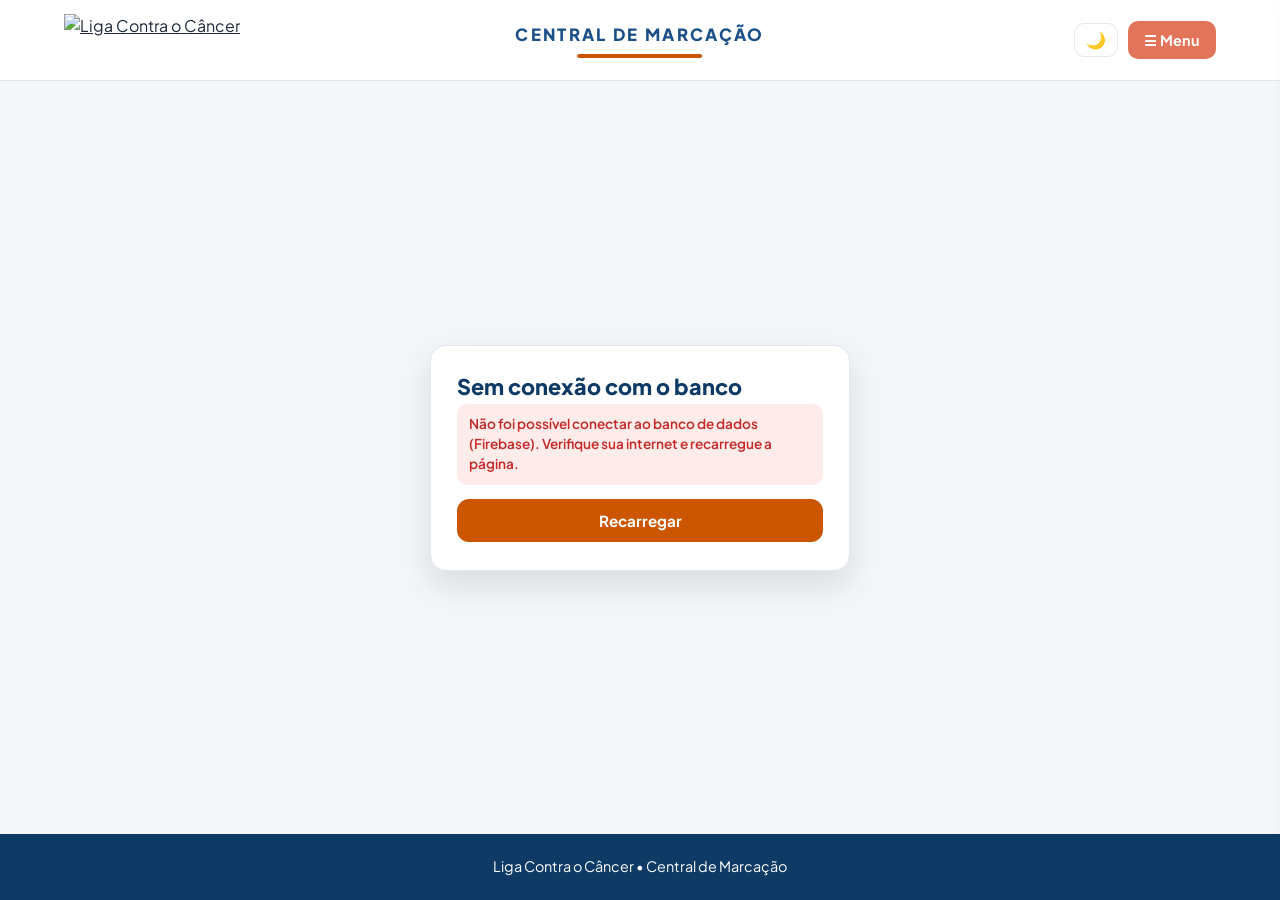
==== commit 69b8da25: "Add files via upload" ====
--- a/anotacoes.html
+++ b/anotacoes.html
@@ -8,11 +8,11 @@
 <link href="https://fonts.googleapis.com/css2?family=Plus+Jakarta+Sans:wght@400;500;600;700;800&display=swap" rel="stylesheet">
 <link rel="stylesheet" href="styles.css">
 <!-- LOGIN: esconde o conteúdo até a pessoa entrar (removido pelo script de login no fim da página) -->
-<script>document.documentElement.classList.add('auth-lock');</script>
+<script>document.documentElement.classList.add('auth-lock');try{if(localStorage.getItem('an_tema')==='dark')document.documentElement.setAttribute('data-tema','dark')}catch(e){}</script>
 <style>
 /* ============ LOGIN / PAINEL DE CONTROLE ============ */
 html.auth-lock .hero, html.auth-lock #conteudo{display:none}
-.user-btn{margin-left:auto;margin-right:10px;background:#fff;color:var(--navy);border:1px solid var(--line);padding:9px 14px;border-radius:10px;font-weight:700;font-size:.85rem;max-width:230px;overflow:hidden;text-overflow:ellipsis;white-space:nowrap;transition:.2s}
+.user-btn{margin-right:10px;background:#fff;color:var(--navy);border:1px solid var(--line);padding:9px 14px;border-radius:10px;font-weight:700;font-size:.85rem;max-width:230px;overflow:hidden;text-overflow:ellipsis;white-space:nowrap;transition:.2s}
 .user-btn:hover{border-color:var(--azul);color:var(--azul)}
 .user-btn + .menu-btn{margin-left:0}
 @media(max-width:680px){.user-btn{max-width:56px;padding:9px 12px}.user-btn span{display:none}}
@@ -59,6 +59,52 @@
 .btn.danger:hover{background:#8e1c1c}
 .nova-nota{margin-left:auto}
 .painel-btn{margin-left:0}
+.tema-btn{margin-left:auto;margin-right:10px;background:#fff;border:1px solid var(--line);border-radius:10px;padding:8px 11px;font-size:1rem;line-height:1;transition:.2s}
+.tema-btn:hover{border-color:var(--azul)}
+.uso-pill{font-size:.7rem;font-weight:800;color:var(--muted);background:#eef2f7;padding:2px 8px;border-radius:999px;white-space:nowrap;align-self:flex-start}
+.btn.fav.on{color:#f59e0b;border-color:#f59e0b}
+.au-item{flex-wrap:wrap}
+.au-main{flex:1;min-width:140px}
+.au-item .au-acts{flex-wrap:wrap}
+.au-item.drag{opacity:.45}
+.au-grip{cursor:grab;color:var(--muted);user-select:none;letter-spacing:-2px;padding:0 2px}
+.au-cat{font-size:.72rem;font-weight:800;text-transform:uppercase;letter-spacing:.08em;color:var(--muted);margin:14px 0 8px}
+.au-bar{display:grid;grid-template-columns:minmax(120px,220px) 1fr 36px;gap:10px;align-items:center;margin-bottom:8px;font-size:.85rem}
+.au-bar span{overflow:hidden;text-overflow:ellipsis;white-space:nowrap}
+.au-bar div{background:#eef2f7;border-radius:999px;height:10px;overflow:hidden}
+.au-bar i{display:block;height:100%;background:var(--azul);border-radius:999px}
+.au-bar b{text-align:right;color:var(--navy)}
+.au-tags{display:flex;flex-wrap:wrap;gap:6px;font-size:.8rem}
+.au-tags span{background:#eef2f7;color:var(--text);padding:4px 10px;border-radius:999px;font-weight:600}
+.au-tags span button{border:0;background:transparent;color:var(--vermelho);font-weight:800;padding:0 0 0 4px}
+.au-check{display:inline-flex;gap:8px;align-items:center;font-size:.85rem;font-weight:600}
+.btn[disabled]{opacity:.45;pointer-events:none}
+.au-sub code{background:#eef2f7;padding:1px 5px;border-radius:5px}
+
+/* ============ TEMA ESCURO ============ */
+html[data-tema="dark"]{--bg:#0f172a;--card:#1e293b;--text:#e2e8f0;--muted:#94a3b8;--line:#334155;--navy:#93c5fd;--azul:#7db3ee;--sus-bg:#1e3a5f;--conv-bg:#4a2c10;--res-bg:#3b1f4d;--ok-bg:#16351b;color-scheme:dark}
+html[data-tema="dark"] .topbar,html[data-tema="dark"] .side-menu,html[data-tema="dark"] .recent,html[data-tema="dark"] .tpl,
+html[data-tema="dark"] .modal-box,html[data-tema="dark"] .nothing,html[data-tema="dark"] .au-card,html[data-tema="dark"] .au-item,
+html[data-tema="dark"] .kpi,html[data-tema="dark"] .shortcut{background:#1e293b}
+html[data-tema="dark"] .modal-foot{background:#172033}
+html[data-tema="dark"] .toolbar{background:rgba(15,23,42,.92)}
+html[data-tema="dark"] .search input,html[data-tema="dark"] .chip,html[data-tema="dark"] .btn.ghost,html[data-tema="dark"] .select,
+html[data-tema="dark"] .user-btn,html[data-tema="dark"] .tema-btn,html[data-tema="dark"] .au-plain,html[data-tema="dark"] .au-in input,
+html[data-tema="dark"] .au-f textarea,html[data-tema="dark"] .au-panel-tabs button,html[data-tema="dark"] input[type=file]{background:#0f172a;color:var(--text);border-color:#334155}
+html[data-tema="dark"] .btn.ghost:hover{background:#1e293b;color:#fff}
+html[data-tema="dark"] .chip.active,html[data-tema="dark"] .au-panel-tabs button.active{background:#2563eb;border-color:#2563eb;color:#fff}
+html[data-tema="dark"] .chip em,html[data-tema="dark"] .uso-pill,html[data-tema="dark"] .au-tags span,html[data-tema="dark"] .au-bar div,html[data-tema="dark"] .au-tabs,html[data-tema="dark"] .au-sub code{background:#0f172a;color:var(--text)}
+html[data-tema="dark"] .au-tabs button.active{background:#334155;color:#fff}
+html[data-tema="dark"] .side-menu a{color:var(--text)}
+html[data-tema="dark"] .side-menu a:hover,html[data-tema="dark"] .side-menu a.current{background:#0f172a}
+html[data-tema="dark"] .tpl h3,html[data-tema="dark"] .sec-head h2,html[data-tema="dark"] .au-card h1,html[data-tema="dark"] .au-item b,html[data-tema="dark"] .modal-head h2,html[data-tema="dark"] .kpi b{color:#e2e8f0}
+html[data-tema="dark"] .modal-x{background:#334155;color:#e2e8f0}
+html[data-tema="dark"] .au-msg.err{background:#4a1d1d;color:#fca5a5}
+html[data-tema="dark"] .au-msg.ok{background:#16351b;color:#86efac}
+html[data-tema="dark"] .au-msg.warn{background:#4a3a0c;color:#fde68a}
+html[data-tema="dark"] .au-rules li::before{color:#475569}
+html[data-tema="dark"] .au-rules li.ok{color:#86efac}
+html[data-tema="dark"] .count-pill[style*="e8f5e9"]{background:#16351b!important}
 </style>
 </head>
 <body data-page="anotacoes">
@@ -605,14 +651,15 @@
 
 <script>
 /* =====================================================================
-   LOGIN, PAINEL DE CONTROLE E ANOTAÇÕES POR USUÁRIO
+   LOGIN, PAINEL DE CONTROLE, PERFIS (OPERADOR / GESTOR) E RESPOSTAS COMPARTILHADAS
    ---------------------------------------------------------------------
-   Banco de dados: Firebase (Authentication + Firestore). Para vincular,
-   cole abaixo as chaves do seu projeto (Console Firebase > Configurações
-   do projeto > Seus aplicativos > App da Web). Passo a passo no LEIA-ME.txt.
-
-   Enquanto FIREBASE_CONFIG estiver vazio, a página roda em MODO DE TESTE
-   LOCAL: contas e anotações ficam só neste navegador (não é um banco real).
+   Banco de dados: Firebase (Authentication + Firestore). As chaves do projeto
+   ficam em FIREBASE_CONFIG. Com FIREBASE_CONFIG vazio, a página roda em MODO DE
+   TESTE LOCAL (tudo só neste navegador).
+
+   Perfis:  gestor   = edita as respostas compartilhadas e gerencia usuários;
+            operador = usa as respostas e tem as próprias anotações.
+   A PRIMEIRA conta criada no sistema vira gestor automaticamente.
    ===================================================================== */
 (function () {
 'use strict';
@@ -627,7 +674,14 @@
 const GRUPO = 'Minhas Anotações';
 const SDK = 'https://www.gstatic.com/firebasejs/10.12.2/';
 const q = (s, r) => (r || document).querySelector(s);
+const qa = (s, r) => [...(r || document).querySelectorAll(s)];
 const esc = UI.esc;
+const FAV = '__fav';
+
+/* cópia das respostas originais do arquivo (a base que o gestor pode ajustar) */
+const BASE_GROUPS = JSON.parse(JSON.stringify(GROUPS));
+const BASE_TEXTOS = Object.assign({}, TEXTOS);
+const BASE_IDS = new Set(BASE_GROUPS.flatMap(g => g.items.map(i => i.id)));
 
 /* ---------- regra da senha: mínimo 8, letras, números e caractere especial ---------- */
 const RULES = [
@@ -652,8 +706,10 @@
   'auth/weak-password': 'Senha fraca. Siga os requisitos da senha.',
   'auth/too-many-requests': 'Muitas tentativas. Aguarde alguns minutos e tente novamente.',
   'auth/network-request-failed': 'Sem conexão com o servidor. Verifique sua internet.',
-  'auth/requires-recent-login': 'Por segurança, saia e entre novamente antes de trocar a senha.',
-  'permission-denied': 'Sem permissão no banco de dados. Confira as regras do Firestore (LEIA-ME).',
+  'auth/requires-recent-login': 'Por segurança, saia e entre novamente e repita a operação.',
+  'permission-denied': 'Sem permissão no banco de dados. Confira se as regras do Firestore (arquivo firestore.rules) foram publicadas.',
+  'app/nao-autorizado': 'Este e-mail não está autorizado a criar conta. Peça ao gestor para liberar o seu e-mail.',
+  'app/desativada': 'Conta desativada. Fale com o gestor.',
   'local/exists': 'Já existe uma conta com este e-mail.',
   'local/nocrypto': 'O modo de teste exige HTTPS ou localhost.',
   'local/noreset': 'Redefinição por e-mail só funciona com o banco Firebase configurado.'
@@ -667,7 +723,12 @@
   ]);
   const fb = app.initializeApp(FIREBASE_CONFIG), auth = A.getAuth(fb), db = F.getFirestore(fb);
   auth.languageCode = 'pt-BR';
-  const col = () => F.collection(db, 'users', auth.currentUser.uid, 'notas');
+  const usr = () => auth.currentUser;
+  const D = (...p) => F.doc(db, ...p);
+  const C = (...p) => F.collection(db, ...p);
+  const pref = () => D('usuarios', usr().uid);
+  const notas = () => C('usuarios', usr().uid, 'notas');
+  const rows = s => s.docs.map(d => Object.assign({ id: d.id }, d.data()));
   return {
     mode: 'firebase',
     watch: cb => A.onAuthStateChanged(auth, u => cb(u ? { id: u.uid, email: u.email } : null)),
@@ -676,16 +737,61 @@
     signOut: () => A.signOut(auth),
     reset: e => A.sendPasswordResetEmail(auth, e),
     async changePw(cur, nw){
-      const u = auth.currentUser;
-      await A.reauthenticateWithCredential(u, A.EmailAuthProvider.credential(u.email, cur));
-      await A.updatePassword(u, nw);
+      await A.reauthenticateWithCredential(usr(), A.EmailAuthProvider.credential(usr().email, cur));
+      await A.updatePassword(usr(), nw);
     },
-    async list(){ return (await F.getDocs(col())).docs.map(d => Object.assign({ id: d.id }, d.data())); },
+    /* perfil */
+    async getProfile(){ const s = await F.getDoc(pref()); return s.exists() ? Object.assign({ uid: usr().uid }, s.data()) : null; },
+    async createProfile(){
+      const email = usr().email.toLowerCase();
+      const base = { email, nome: '', tema: 'light', favoritos: [], usos: {}, ordem: [], ativo: true, criado: Date.now() };
+      const g = await F.getDoc(D('config', 'geral'));
+      if (!g.exists()){                         /* primeira conta do sistema = gestor */
+        const b = F.writeBatch(db), p = Object.assign({}, base, { papel: 'gestor' });
+        b.set(pref(), p); b.set(D('config', 'geral'), { cadastroAberto: false, criado: Date.now() });
+        await b.commit(); return Object.assign({ uid: usr().uid }, p);
+      }
+      const p = Object.assign({}, base, { papel: 'operador' });
+      try { await F.setDoc(pref(), p); }
+      catch (e) { if (e.code === 'permission-denied') throw { code: 'app/nao-autorizado' }; throw e; }
+      return Object.assign({ uid: usr().uid }, p);
+    },
+    updateProfile: patch => F.updateDoc(pref(), patch),
+    async discardIfNew(){
+      const u = usr(); if (u && u.metadata.creationTime === u.metadata.lastSignInTime) { try { await A.deleteUser(u); } catch (e) {} }
+    },
+    verified: () => !!usr().emailVerified,
+    sendVerification: () => A.sendEmailVerification(usr()),
+    async reloadUser(){ await usr().reload(); return usr().emailVerified; },
+    async deleteAccount(pw){
+      await A.reauthenticateWithCredential(usr(), A.EmailAuthProvider.credential(usr().email, pw));
+      const s = await F.getDocs(notas());
+      for (const d of s.docs) await F.deleteDoc(d.ref);
+      await F.deleteDoc(pref());
+      await A.deleteUser(usr());
+    },
+    /* gestão (gestor) */
+    async listUsers(){ return (await F.getDocs(C('usuarios'))).docs.map(d => Object.assign({ uid: d.id }, d.data())); },
+    setUserAdmin: (uid, patch) => F.updateDoc(D('usuarios', uid), patch),
+    async getConfig(){ const s = await F.getDoc(D('config', 'geral')); return s.exists() ? s.data() : { cadastroAberto: false }; },
+    setConfig: patch => F.updateDoc(D('config', 'geral'), patch),
+    async listAutorizados(){ return (await F.getDocs(C('autorizados'))).docs.map(d => d.id); },
+    addAutorizado: e => F.setDoc(D('autorizados', e.toLowerCase()), { por: usr().email, criado: Date.now() }),
+    delAutorizado: e => F.deleteDoc(D('autorizados', e.toLowerCase())),
+    /* respostas compartilhadas */
+    async listShared(){ return rows(await F.getDocs(C('respostas'))); },
+    async saveShared(id, d){
+      const data = { grupo: d.grupo, titulo: d.titulo, texto: d.texto, oculta: !!d.oculta, atualizado: Date.now(), por: usr().email };
+      if (id) await F.setDoc(D('respostas', id), data); else await F.addDoc(C('respostas'), data);
+    },
+    deleteShared: id => F.deleteDoc(D('respostas', id)),
+    /* anotações pessoais */
+    async list(){ return rows(await F.getDocs(notas())); },
     async save(n){
-      const data = { titulo: n.titulo, texto: n.texto, atualizado: Date.now() };
-      if (n.id) await F.setDoc(F.doc(col(), n.id), data); else await F.addDoc(col(), data);
+      const data = { titulo: n.titulo, texto: n.texto, categoria: n.categoria || '', atualizado: Date.now() };
+      if (n.id) await F.setDoc(F.doc(notas(), n.id), data); else await F.addDoc(notas(), data);
     },
-    del: id => F.deleteDoc(F.doc(col(), id))
+    del: id => F.deleteDoc(F.doc(notas(), id))
   };
 }
 
@@ -699,10 +805,15 @@
     return hex(await crypto.subtle.deriveBits({ name: 'PBKDF2', salt: new TextEncoder().encode(salt), iterations: 120000, hash: 'SHA-256' }, k, 256));
   }
   const users = () => S.get('an_users', {});
+  const DB = () => Object.assign({ usuarios: {}, respostas: {}, autorizados: {}, config: null, notas: {} }, S.get('an_db', {}));
+  const save = d => S.set('an_db', d);
   const cur = () => { try { return sessionStorage.getItem('an_sess'); } catch (e) { return null; } };
   const setCur = e => { try { e ? sessionStorage.setItem('an_sess', e) : sessionStorage.removeItem('an_sess'); } catch (x) {} };
   const emit = () => listeners.forEach(cb => cb(cur() ? { id: cur(), email: cur() } : null));
-  const nk = () => 'an_notas_' + cur();
+  const rid = () => 'r' + Date.now().toString(36) + Math.random().toString(36).slice(2, 6);
+  const mine = () => DB().usuarios[cur()];
+  const gestor = () => { const p = mine(); return p && p.ativo && p.papel === 'gestor'; };
+  const need = () => { if (!gestor()) throw { code: 'permission-denied' }; };
   return {
     mode: 'local',
     watch(cb){ listeners.push(cb); cb(cur() ? { id: cur(), email: cur() } : null); },
@@ -725,80 +836,234 @@
       const salt = hex(crypto.getRandomValues(new Uint8Array(16)));
       u[cur()] = { salt, h: await hash(n, salt) }; S.set('an_users', u);
     },
-    async list(){ return S.get(nk(), []); },
+    async getProfile(){ const p = mine(); return p ? Object.assign({ uid: cur() }, p) : null; },
+    async createProfile(){
+      const d = DB(), email = cur();
+      const base = { email, nome: '', tema: 'light', favoritos: [], usos: {}, ordem: [], ativo: true, criado: Date.now() };
+      if (!d.config){ d.config = { cadastroAberto: false }; d.usuarios[email] = Object.assign(base, { papel: 'gestor' }); }
+      else if (d.config.cadastroAberto || d.autorizados[email]) d.usuarios[email] = Object.assign(base, { papel: 'operador' });
+      else throw { code: 'app/nao-autorizado' };
+      save(d); return Object.assign({ uid: email }, d.usuarios[email]);
+    },
+    async updateProfile(patch){ const d = DB(); Object.assign(d.usuarios[cur()], patch); save(d); },
+    async discardIfNew(){ const u = users(); delete u[cur()]; S.set('an_users', u); },
+    verified: () => true,
+    async sendVerification(){}, async reloadUser(){ return true; },
+    async deleteAccount(pw){
+      const u = users(), r = u[cur()];
+      if ((await hash(pw, r.salt)) !== r.h) throw { code: 'auth/invalid-credential' };
+      const d = DB(), e = cur(); delete d.usuarios[e]; delete d.notas[e]; save(d);
+      delete u[e]; S.set('an_users', u); setCur(null); emit();
+    },
+    async listUsers(){ need(); const d = DB(); return Object.keys(d.usuarios).map(k => Object.assign({ uid: k }, d.usuarios[k])); },
+    async setUserAdmin(uid, patch){ need(); if (uid === cur()) throw { code: 'permission-denied' }; const d = DB(); Object.assign(d.usuarios[uid], patch); save(d); },
+    async getConfig(){ return DB().config || { cadastroAberto: false }; },
+    async setConfig(patch){ need(); const d = DB(); d.config = Object.assign(d.config || {}, patch); save(d); },
+    async listAutorizados(){ need(); return Object.keys(DB().autorizados); },
+    async addAutorizado(e){ need(); const d = DB(); d.autorizados[e.toLowerCase()] = { por: cur() }; save(d); },
+    async delAutorizado(e){ need(); const d = DB(); delete d.autorizados[e.toLowerCase()]; save(d); },
+    async listShared(){ return Object.keys(DB().respostas).map(k => Object.assign({ id: k }, DB().respostas[k])); },
+    async saveShared(id, x){ need(); const d = DB(); d.respostas[id || rid()] = { grupo: x.grupo, titulo: x.titulo, texto: x.texto, oculta: !!x.oculta, atualizado: Date.now(), por: cur() }; save(d); },
+    async deleteShared(id){ need(); const d = DB(); delete d.respostas[id]; save(d); },
+    async list(){ return (DB().notas[cur()] || []).slice(); },
     async save(n){
-      const l = S.get(nk(), []), data = { titulo: n.titulo, texto: n.texto, atualizado: Date.now() };
+      const d = DB(), l = d.notas[cur()] = d.notas[cur()] || [];
+      const data = { titulo: n.titulo, texto: n.texto, categoria: n.categoria || '', atualizado: Date.now() };
       if (n.id){ const i = l.findIndex(x => x.id === n.id); if (i > -1) l[i] = Object.assign({ id: n.id }, data); }
       else l.push(Object.assign({ id: 'n' + Date.now().toString(36) + Math.random().toString(36).slice(2, 6) }, data));
-      S.set(nk(), l);
+      save(d);
     },
-    async del(id){ S.set(nk(), S.get(nk(), []).filter(x => x.id !== id)); }
+    async del(id){ const d = DB(); d.notas[cur()] = (d.notas[cur()] || []).filter(x => x.id !== id); save(d); }
   };
 }
 
-/* =============== ligação das anotações com a lista de respostas =============== */
-let B = null, user = null, notes = [];
-META[GRUPO] = { ico: '📝', c: '#0d3b66' };
-
-function syncNotes(){
-  /* remove as anotações antigas da lista e recoloca as atuais (mesma estrutura GROUPS/TEXTOS/ITEMS) */
-  const gi = GROUPS.findIndex(g => g.title === GRUPO);
-  if (gi > -1) GROUPS.splice(gi, 1);
-  for (let i = ITEMS.length - 1; i >= 0; i--) if (ITEMS[i].g === GRUPO){ delete byId[ITEMS[i].id]; delete TEXTOS[ITEMS[i].id]; ITEMS.splice(i, 1); }
-  if (user && notes.length){
-    const sorted = notes.slice().sort((a, b) => a.titulo.localeCompare(b.titulo, 'pt-BR'));
-    GROUPS.unshift({ title: GRUPO, items: sorted.map(n => ({ id: 'nota_' + n.id, label: n.titulo })) });
-    sorted.forEach(n => {
-      const it = { id: 'nota_' + n.id, label: n.titulo, g: GRUPO, text: n.texto };
-      it.nq = UI.norm(it.label + ' ' + it.text);
-      TEXTOS[it.id] = n.texto; ITEMS.push(it); byId[it.id] = it;
-    });
-  }
-  if (state.g !== 'all' && !GROUPS.some(g => g.title === state.g)) state.g = 'all';
+/* =============== estado =============== */
+let B = null, user = null, perfil = null, notes = [], shared = {}, gateMsg = null, authSeq = 0;
+const isGestor = () => !!perfil && perfil.papel === 'gestor';
+const nomeUser = () => (perfil && perfil.nome) || (user && user.email) || '';
+
+/* ---------- perfil: salvar com atraso (favoritos, contadores, ordem, nome, tema) ---------- */
+let pend = null, pendT = null;
+function salvarPerfil(patch){
+  Object.assign(perfil, patch); pend = Object.assign(pend || {}, patch);
+  clearTimeout(pendT);
+  pendT = setTimeout(flushPerfil, 900);
+}
+async function flushPerfil(){
+  if (!pend || !B) return; const p = pend; pend = null; clearTimeout(pendT);
+  try { await B.updateProfile(p); } catch (e) { UI.toast(erroMsg(e), 'err'); }
+}
+window.addEventListener('pagehide', flushPerfil);
+
+/* ---------- tema claro / escuro ---------- */
+function aplicarTema(t){
+  const dark = t === 'dark';
+  if (dark) document.documentElement.setAttribute('data-tema', 'dark'); else document.documentElement.removeAttribute('data-tema');
+  try { localStorage.setItem('an_tema', dark ? 'dark' : 'light'); } catch (e) {}
+  const b = q('#temaBtn'); if (b){ b.textContent = dark ? '☀️' : '🌙'; b.title = dark ? 'Tema claro' : 'Tema escuro'; }
+}
+const temaAtual = () => document.documentElement.getAttribute('data-tema') === 'dark' ? 'dark' : 'light';
+function trocarTema(){
+  const t = temaAtual() === 'dark' ? 'light' : 'dark'; aplicarTema(t);
+  if (perfil) salvarPerfil({ tema: t });
+}
+
+/* =============== modelo: respostas originais + compartilhadas + anotações =============== */
+function sortedNotes(){
+  const pos = {}; ((perfil && perfil.ordem) || []).forEach((id, i) => pos[id] = i);
+  return notes.slice().sort((a, b) => ((pos[a.id] ?? 1e9) - (pos[b.id] ?? 1e9)) || a.titulo.localeCompare(b.titulo, 'pt-BR'));
+}
+function notesGroups(){
+  const cats = {};
+  sortedNotes().forEach(n => { const c = (n.categoria || '').trim(); (cats[c] = cats[c] || []).push(n); });
+  return Object.keys(cats).sort((a, b) => a === '' ? -1 : b === '' ? 1 : a.localeCompare(b, 'pt-BR')).map(c => {
+    const title = c ? GRUPO + ' · ' + c : GRUPO;
+    META[title] = META[title] || { ico: '📝', c: '#0d3b66' };
+    return { title, items: cats[c].map(n => ({ id: 'nota_' + n.id, label: n.titulo, text: n.texto })) };
+  });
+}
+const PALETA = ['#1a4f88', '#00838f', '#CC5500', '#2e7d32', '#6a1b9a', '#c2185b', '#455a64'];
+function baseModel(){
+  const groups = BASE_GROUPS.map(g => ({ title: g.title, items: g.items.map(i => ({ id: i.id, label: i.label, text: BASE_TEXTOS[i.id] || '' })) }));
+  const gOf = t => {
+    let g = groups.find(x => x.title === t);
+    if (!g){ g = { title: t, items: [] }; groups.push(g); if (!META[t]) META[t] = { ico: '💬', c: PALETA[groups.length % PALETA.length] }; }
+    return g;
+  };
+  Object.values(shared).sort((a, b) => (a.atualizado || 0) - (b.atualizado || 0)).forEach(d => {
+    const isBase = BASE_IDS.has(d.id);
+    let from = null, it = null;
+    groups.forEach(g => { const k = g.items.findIndex(x => x.id === d.id); if (k > -1){ from = g; it = g.items[k]; } });
+    if (d.oculta){ if (from) from.items.splice(from.items.indexOf(it), 1); return; }
+    if (isBase && it){
+      it.label = d.titulo; it.text = d.texto; it.over = true;
+      if (d.grupo && d.grupo !== from.title){ from.items.splice(from.items.indexOf(it), 1); gOf(d.grupo).items.push(it); }
+    } else gOf(d.grupo || 'Compartilhadas').items.push({ id: d.id, label: d.titulo, text: d.texto, novo: true });
+  });
+  return groups.filter(g => g.items.length);
+}
+function textoFinal(id, texto){
+  if (perfil && perfil.nome && BASE_IDS.has(id) && texto === BASE_TEXTOS[id]) return texto.replace(/Me chamo Rauan/g, 'Me chamo ' + perfil.nome);
+  return texto;
+}
+function rebuild(){
+  const all = (perfil ? notesGroups() : []).concat(perfil ? baseModel() : BASE_GROUPS.map(g => ({ title: g.title, items: g.items.map(i => ({ id: i.id, label: i.label, text: BASE_TEXTOS[i.id] || '' })) })));
+  GROUPS.length = 0; all.forEach(g => GROUPS.push({ title: g.title, items: g.items.map(i => ({ id: i.id, label: i.label })) }));
+  ITEMS.length = 0;
+  Object.keys(byId).forEach(k => delete byId[k]); Object.keys(TEXTOS).forEach(k => delete TEXTOS[k]);
+  all.forEach(g => g.items.forEach(i => {
+    const text = textoFinal(i.id, i.text), it = { id: i.id, label: i.label, g: g.title, text };
+    it.nq = UI.norm(it.label + ' ' + text); ITEMS.push(it); byId[it.id] = it; TEXTOS[it.id] = text;
+  }));
+  if (state.g !== 'all' && state.g !== FAV && !GROUPS.some(g => g.title === state.g)) state.g = 'all';
   recent = recent.filter(id => byId[id]);
   renderRecent(); render();
 }
+
+/* =============== cards: favoritos, contador de uso, editar/duplicar/excluir =============== */
+const renderOriginal = render;
+render = function(){ renderOriginal(); decorar(); };
+
+function decorar(){
+  const lista = q('#lista'), chips = q('#chips');
+  if (!perfil) return;
+  const favIds = (perfil.favoritos || []).filter(id => byId[id]);
+  if (chips && chips.firstElementChild)
+    chips.firstElementChild.insertAdjacentHTML('afterend',
+      `<button class="chip ${state.g === FAV ? 'active' : ''}" style="--c:#f59e0b" data-g="${FAV}"><i></i>⭐ Favoritos <em>${favIds.length}</em></button>`);
+  const qn = UI.norm(state.q.trim());
+  const favItems = favIds.map(id => byId[id]).filter(i => !qn || i.nq.includes(qn));
+  const sec = () => `<section class="section" style="--c:#f59e0b;--bg-c:#f59e0b1f">
+      <div class="sec-head"><h2>⭐ Favoritos</h2><span class="count-pill">${favItems.length}</span></div>
+      <div class="tpl-grid">${favItems.map(card).join('')}</div></section>`;
+  if (state.g === FAV){
+    lista.innerHTML = favItems.length ? sec() : '<div class="nothing"><big>⭐</big>Nenhum favorito ainda. Clique na ☆ de uma resposta para fixá-la aqui.</div>';
+    q('#kTotal').textContent = favItems.length; q('#kGroups').textContent = new Set(favItems.map(i => i.g)).size;
+  } else if (state.g === 'all' && favItems.length) lista.insertAdjacentHTML('afterbegin', sec());
+
+  qa('.tpl[data-copy]', lista).forEach(c => {
+    const id = c.dataset.copy, acts = q('.acts', c); if (!acts) return;
+    const fav = favIds.includes(id), n = (perfil.usos || {})[id] || 0;
+    let h = `<button class="btn ghost fav ${fav ? 'on' : ''}" data-fav="${esc(id)}" type="button" title="${fav ? 'Remover dos favoritos' : 'Favoritar'}" aria-pressed="${fav}">${fav ? '★' : '☆'}</button>`;
+    if (id.startsWith('nota_')){
+      const nid = id.slice(5);
+      h += `<button class="btn ghost" data-nedit="${esc(nid)}" type="button" title="Editar">✏️</button>
+            <button class="btn ghost" data-ndup="${esc(nid)}" type="button" title="Duplicar">⧉</button>
+            <button class="btn ghost" data-ndel="${esc(nid)}" type="button" title="Excluir">🗑</button>`;
+    }
+    acts.insertAdjacentHTML('beforeend', h);
+    if (n && c.firstElementChild) c.firstElementChild.insertAdjacentHTML('beforeend', `<span class="uso-pill" title="Vezes que você copiou">×${n}</span>`);
+  });
+}
+/* captura antes do clique de "copiar" do card */
+document.addEventListener('click', e => {
+  const b = e.target.closest('[data-fav],[data-nedit],[data-ndup],[data-ndel]'); if (!b) return;
+  e.stopPropagation();
+  if (b.dataset.fav){
+    const id = b.dataset.fav, f = (perfil.favoritos || []).slice(), i = f.indexOf(id);
+    i > -1 ? f.splice(i, 1) : f.push(id);
+    salvarPerfil({ favoritos: f }); render();
+  }
+  else if (b.dataset.nedit) openPanel('notas', b.dataset.nedit);
+  else if (b.dataset.ndup) duplicarNota(b.dataset.ndup);
+  else removerNota(b.dataset.ndel);
+}, true);
+
+/* ---------- campos variáveis: {nome}, {data}, {operador} ---------- */
+const VAR_RE = /\{([A-Za-zÀ-ÿ0-9_ ]{1,30})\}/g;
+const AUTO = { data: () => new Date().toLocaleDateString('pt-BR'), operador: () => (perfil && perfil.nome) || '' };
+const autoVal = v => (AUTO[UI.norm(v)] ? AUTO[UI.norm(v)]() : '');
+function variaveis(t){ const s = new Set(); t.replace(VAR_RE, (m, v) => { s.add(v.trim()); return m; }); return [...s]; }
+const preencher = (t, vals) => t.replace(VAR_RE, (m, v) => { v = v.trim(); return (v in vals) ? vals[v] : (autoVal(v) || m); });
+
+function registrarUso(id){
+  const u = Object.assign({}, perfil.usos || {}); u[id] = (u[id] || 0) + 1;
+  salvarPerfil({ usos: u }); render();
+}
+copyItem = function(id){
+  const it = byId[id]; if (!it) return;
+  const falta = variaveis(it.text).filter(v => !autoVal(v));
+  const fim = vals => { UI.copy(preencher(it.text, vals), 'Copiado: ' + it.label); use(id); if (perfil) registrarUso(id); };
+  if (!falta.length) return fim({});
+  setTimeout(() => {                      /* depois de qualquer janela que esteja fechando */
+    const m = UI.openModal({
+      title: 'Preencher campos', sub: it.label,
+      html: `<form id="varForm" novalidate>${falta.map(v => `<label class="au-f"><span>${esc(v)}</span><input class="au-plain" data-v="${esc(v)}" autocomplete="off"></label>`).join('')}
+        <button class="btn" type="submit">📋 Copiar</button></form>`
+    });
+    const f = q('#varForm', m.body); q('input', f).focus();
+    f.onsubmit = ev => {
+      ev.preventDefault(); const vals = {};
+      qa('input', f).forEach(i => vals[i.dataset.v] = i.value.trim() || '{' + i.dataset.v + '}');
+      UI.closeModal(); fim(vals);
+    };
+  }, 0);
+};
+
+/* =============== anotações: carregar / excluir / duplicar =============== */
 async function loadNotes(){
   try { notes = await B.list(); } catch (e) { notes = []; UI.toast(erroMsg(e), 'err'); }
-  syncNotes();
-}
-
-/* ---------- excluir / duplicar (usadas no painel e nos cards) ---------- */
+}
+async function loadShared(){
+  try { shared = Object.fromEntries((await B.listShared()).map(d => [d.id, d])); }
+  catch (e) { shared = {}; UI.toast(erroMsg(e), 'err'); }
+}
 async function removerNota(id){
   const x = notes.find(y => y.id === id);
   if (!x || !confirm('Excluir a anotação "' + x.titulo + '"?')) return false;
-  try { await B.del(x.id); await loadNotes(); UI.toast('Anotação excluída'); return true; }
-  catch (e) { UI.toast(erroMsg(e), 'err'); return false; }
+  try {
+    await B.del(x.id); await loadNotes();
+    const nid = 'nota_' + id;
+    salvarPerfil({ favoritos: (perfil.favoritos || []).filter(f => f !== nid), ordem: (perfil.ordem || []).filter(o => o !== id) });
+    rebuild(); UI.toast('Anotação excluída'); return true;
+  } catch (e) { UI.toast(erroMsg(e), 'err'); return false; }
 }
 async function duplicarNota(id){
   const x = notes.find(y => y.id === id); if (!x) return false;
-  const sufixo = ' (cópia)';
-  const titulo = (x.titulo.length + sufixo.length > 80 ? x.titulo.slice(0, 80 - sufixo.length) : x.titulo) + sufixo;
-  try { await B.save({ titulo, texto: x.texto }); await loadNotes(); UI.toast('Anotação duplicada'); return true; }
+  const suf = ' (cópia)', titulo = (x.titulo.length + suf.length > 80 ? x.titulo.slice(0, 80 - suf.length) : x.titulo) + suf;
+  try { await B.save({ titulo, texto: x.texto, categoria: x.categoria }); await loadNotes(); rebuild(); UI.toast('Anotação duplicada'); return true; }
   catch (e) { UI.toast(erroMsg(e), 'err'); return false; }
 }
-
-/* ---------- botões Editar / Duplicar / Excluir nos cards das anotações ---------- */
-const renderOriginal = render;
-render = function(){
-  renderOriginal();
-  document.querySelectorAll('.tpl[data-copy^="nota_"]').forEach(card => {
-    const id = card.dataset.copy.slice(5), acts = q('.acts', card);
-    if (!acts || q('[data-nedit]', acts)) return;
-    acts.insertAdjacentHTML('beforeend',
-      `<button class="btn ghost" data-nedit="${esc(id)}" type="button" title="Editar">✏️</button>
-       <button class="btn ghost" data-ndup="${esc(id)}" type="button" title="Duplicar">⧉</button>
-       <button class="btn ghost" data-ndel="${esc(id)}" type="button" title="Excluir">🗑</button>`);
-  });
-};
-/* captura antes do clique de "copiar" do card */
-document.addEventListener('click', e => {
-  const b = e.target.closest('[data-nedit],[data-ndup],[data-ndel]'); if (!b) return;
-  e.stopPropagation();
-  if (b.dataset.nedit) openPanel('notas', b.dataset.nedit);
-  else if (b.dataset.ndup) duplicarNota(b.dataset.ndup);
-  else removerNota(b.dataset.ndel);
-}, true);
 
 /* =============== tela de login =============== */
 function showMsg(el, kind, text){ el.className = 'au-msg show ' + kind; el.textContent = text; }
@@ -824,6 +1089,7 @@
     <div id="auUp" class="hidden">
       <label class="au-f"><span>Confirmar senha</span><div class="au-in"><input id="auPw2" type="password" autocomplete="new-password">${eyeBtn}</div></label>
       ${rulesHTML()}
+      <p class="au-note" style="margin:-4px 0 14px;text-align:left">Seu e-mail precisa ter sido autorizado pelo gestor. A primeira conta do sistema vira gestor automaticamente.</p>
     </div>
     <button class="btn au-go" id="auGo" type="submit">Entrar</button>
     <button class="au-link" id="auForgot" type="button">Esqueci minha senha</button>
@@ -833,10 +1099,11 @@
 
   let mode = 'in';
   const form = q('#auForm', g), msg = q('#auMsg', g), pw = q('#auPw', g), go = q('#auGo', g);
+  if (gateMsg){ showMsg(msg, 'err', gateMsg); gateMsg = null; }
   bindRules(pw, q('.au-rules', g));
-  g.querySelectorAll('.au-tabs button').forEach(b => b.onclick = () => {
+  qa('.au-tabs button', g).forEach(b => b.onclick = () => {
     mode = b.dataset.m;
-    g.querySelectorAll('.au-tabs button').forEach(x => x.classList.toggle('active', x === b));
+    qa('.au-tabs button', g).forEach(x => x.classList.toggle('active', x === b));
     q('#auUp', g).classList.toggle('hidden', mode !== 'up');
     q('#auForgot', g).classList.toggle('hidden', mode === 'up');
     go.textContent = mode === 'up' ? 'Criar conta' : 'Entrar';
@@ -865,58 +1132,143 @@
 }
 
 /* =============== painel de controle =============== */
-function openPanel(tab, editId){
+function tabsDef(){
+  const t = [['notas', '📝 Anotações'], ['uso', '📊 Uso'], ['perfil', '👤 Perfil'], ['senha', '🔒 Senha'], ['backup', '💾 Backup']];
+  if (isGestor()) t.push(['respostas', '📚 Respostas'], ['usuarios', '👥 Usuários']);
+  return t;
+}
+function openPanel(tab, arg){
   const m = UI.openModal({
-    title: 'Painel de controle', sub: user.email, size: 'wide',
-    html: `<div class="au-panel-tabs">
-        <button type="button" data-t="notas">📝 Minhas anotações</button>
-        <button type="button" data-t="senha">🔒 Alterar senha</button>
-      </div><div id="auBody"></div>`,
+    title: 'Painel de controle', sub: user.email + ' · ' + (isGestor() ? 'Gestor' : 'Operador'), size: 'wide',
+    html: `<div class="au-panel-tabs">${tabsDef().map(([k, l]) => `<button type="button" data-t="${k}">${l}</button>`).join('')}</div><div id="auBody"></div>`,
     foot: '<button class="btn danger" id="auOut" type="button">Sair da conta</button>'
   });
   const body = q('#auBody', m.body);
-  const setTab = t => {
-    m.body.querySelectorAll('.au-panel-tabs button').forEach(b => b.classList.toggle('active', b.dataset.t === t));
-    t === 'senha' ? tabSenha(body) : tabNotas(body, t === tab ? editId : null);
-  };
-  m.body.querySelectorAll('.au-panel-tabs button').forEach(b => b.onclick = () => setTab(b.dataset.t));
-  q('#auOut', m.foot).onclick = async () => { UI.closeModal(); await B.signOut(); };
-  setTab(tab || 'notas');
-}
-
+  const FN = { notas: tabNotas, uso: tabUso, perfil: tabPerfil, senha: tabSenha, backup: tabBackup, respostas: tabRespostas, usuarios: tabUsuarios };
+  const setTab = (t, a) => { qa('.au-panel-tabs button', m.body).forEach(b => b.classList.toggle('active', b.dataset.t === t)); FN[t](body, a); };
+  qa('.au-panel-tabs button', m.body).forEach(b => b.onclick = () => setTab(b.dataset.t));
+  q('#auOut', m.foot).onclick = async () => { UI.closeModal(); await flushPerfil(); await B.signOut(); };
+  setTab(tab || 'notas', arg);
+}
+const catsOrdenadas = list => [...new Set(list)].sort((a, b) => a === '' ? -1 : b === '' ? 1 : a.localeCompare(b, 'pt-BR'));
+
+/* ---------- Anotações ---------- */
 function tabNotas(box, editing){
   const n = editing && notes.find(x => x.id === editing);
-  const sorted = notes.slice().sort((a, b) => a.titulo.localeCompare(b.titulo, 'pt-BR'));
+  const by = {}; sortedNotes().forEach(x => { const c = (x.categoria || '').trim(); (by[c] = by[c] || []).push(x); });
+  const keys = catsOrdenadas(Object.keys(by));
+  const item = (x, i, len) => `<div class="au-item" draggable="true" data-id="${esc(x.id)}">
+      <span class="au-grip" title="Arraste para reordenar">⋮⋮</span>
+      <div class="au-main"><b>${esc(x.titulo)}</b><small>${esc(x.texto.replace(/\s+/g, ' '))}</small></div>
+      <div class="au-acts">
+        <button class="btn ghost" data-up="${esc(x.id)}" type="button" title="Mover para cima" ${i === 0 ? 'disabled' : ''}>▲</button>
+        <button class="btn ghost" data-down="${esc(x.id)}" type="button" title="Mover para baixo" ${i === len - 1 ? 'disabled' : ''}>▼</button>
+        <button class="btn ghost" data-ed="${esc(x.id)}" type="button">✏️ Editar</button>
+        <button class="btn ghost" data-dup="${esc(x.id)}" type="button">⧉ Duplicar</button>
+        <button class="btn ghost" data-rm="${esc(x.id)}" type="button">🗑 Excluir</button>
+      </div></div>`;
   box.innerHTML = `
-    <div class="au-list">${sorted.length ? sorted.map(x => `
-      <div class="au-item"><div><b>${esc(x.titulo)}</b><small>${esc(x.texto.replace(/\s+/g, ' '))}</small></div>
-        <div class="au-acts"><button class="btn ghost" data-ed="${esc(x.id)}" type="button">✏️ Editar</button>
-        <button class="btn ghost" data-dup="${esc(x.id)}" type="button">⧉ Duplicar</button>
-        <button class="btn ghost" data-rm="${esc(x.id)}" type="button">🗑 Excluir</button></div></div>`).join('')
+    <div class="au-list">${notes.length ? keys.map(c => (keys.length > 1 || c ? `<div class="au-cat">${esc(c || 'Sem categoria')}</div>` : '') + by[c].map((x, i) => item(x, i, by[c].length)).join('')).join('')
       : '<div class="au-empty">Você ainda não tem anotações. Crie a primeira abaixo.</div>'}</div>
     <hr class="au-sep">
     <div class="au-msg" id="nMsg" role="alert"></div>
     <label class="au-f"><span>${n ? 'Editar anotação' : 'Nova anotação'} — título</span><input class="au-plain" id="nTit" maxlength="80" value="${n ? esc(n.titulo) : ''}"></label>
-    <label class="au-f"><span>Texto (use *texto* para negrito no WhatsApp)</span><textarea id="nTxt" maxlength="5000">${n ? esc(n.texto) : ''}</textarea></label>
+    <label class="au-f"><span>Categoria (opcional)</span><input class="au-plain" id="nCat" maxlength="40" list="catList" value="${n ? esc(n.categoria || '') : ''}" placeholder="Ex.: Convênios, Retornos">
+      <datalist id="catList">${keys.filter(Boolean).map(c => `<option value="${esc(c)}">`).join('')}</datalist></label>
+    <label class="au-f"><span>Texto — use *texto* para negrito e {campo} para preencher na hora de copiar</span><textarea id="nTxt" maxlength="5000">${n ? esc(n.texto) : ''}</textarea></label>
     <div style="display:flex;gap:8px"><button class="btn" id="nSave" type="button">💾 Salvar</button>
     ${n ? '<button class="btn ghost" id="nCancel" type="button">Cancelar</button>' : ''}</div>`;
-  box.querySelectorAll('[data-ed]').forEach(b => b.onclick = () => tabNotas(box, b.dataset.ed));
-  box.querySelectorAll('[data-rm]').forEach(b => b.onclick = async () => {
-    if (await removerNota(b.dataset.rm)) tabNotas(box);
+
+  qa('[data-ed]', box).forEach(b => b.onclick = () => tabNotas(box, b.dataset.ed));
+  qa('[data-rm]', box).forEach(b => b.onclick = async () => { if (await removerNota(b.dataset.rm)) tabNotas(box); });
+  qa('[data-dup]', box).forEach(b => b.onclick = async () => { if (await duplicarNota(b.dataset.dup)) tabNotas(box); });
+  qa('[data-up]', box).forEach(b => b.onclick = () => mover(b.dataset.up, -1, box));
+  qa('[data-down]', box).forEach(b => b.onclick = () => mover(b.dataset.down, 1, box));
+  let dragId = null;
+  qa('.au-item[draggable]', box).forEach(el => {
+    el.ondragstart = e => { dragId = el.dataset.id; e.dataTransfer.effectAllowed = 'move'; try { e.dataTransfer.setData('text/plain', dragId); } catch (x) {} el.classList.add('drag'); };
+    el.ondragend = () => el.classList.remove('drag');
+    el.ondragover = e => { if (dragId) e.preventDefault(); };
+    el.ondrop = e => { e.preventDefault(); if (dragId && dragId !== el.dataset.id) arrastar(dragId, el.dataset.id, box); dragId = null; };
   });
-  box.querySelectorAll('[data-dup]').forEach(b => b.onclick = async () => {
-    if (await duplicarNota(b.dataset.dup)) tabNotas(box);
-  });
-  if (n) { const f = q('#nTit', box); f.scrollIntoView({ block: 'center' }); f.focus(); }
+  if (n){ const f = q('#nTit', box); f.scrollIntoView({ block: 'center' }); f.focus(); }
   const c = q('#nCancel', box); if (c) c.onclick = () => tabNotas(box);
   q('#nSave', box).onclick = async () => {
-    const titulo = q('#nTit', box).value.trim(), texto = q('#nTxt', box).value.trim(), msg = q('#nMsg', box);
+    const titulo = q('#nTit', box).value.trim(), texto = q('#nTxt', box).value.trim(), categoria = q('#nCat', box).value.trim(), msg = q('#nMsg', box);
     if (!titulo || !texto) return showMsg(msg, 'err', 'Preencha o título e o texto.');
-    try { await B.save({ id: n && n.id, titulo, texto }); await loadNotes(); tabNotas(box); UI.toast('Anotação salva'); }
+    try { await B.save({ id: n && n.id, titulo, texto, categoria }); await loadNotes(); rebuild(); tabNotas(box); UI.toast('Anotação salva'); }
     catch (e) { showMsg(msg, 'err', erroMsg(e)); }
   };
 }
-
+const catDe = id => ((notes.find(x => x.id === id) || {}).categoria || '').trim();
+function novaOrdem(box, ord){ salvarPerfil({ ordem: ord }); rebuild(); tabNotas(box); }
+function mover(id, dir, box){
+  const ord = sortedNotes().map(x => x.id), L = ord.filter(x => catDe(x) === catDe(id));
+  const i = L.indexOf(id), j = i + dir; if (j < 0 || j >= L.length) return;
+  const a = ord.indexOf(L[i]), b = ord.indexOf(L[j]); [ord[a], ord[b]] = [ord[b], ord[a]];
+  novaOrdem(box, ord);
+}
+function arrastar(id, alvo, box){
+  if (catDe(id) !== catDe(alvo)) return UI.toast('Arraste dentro da mesma categoria', 'err');
+  const ord = sortedNotes().map(x => x.id).filter(x => x !== id); ord.splice(ord.indexOf(alvo), 0, id);
+  novaOrdem(box, ord);
+}
+
+/* ---------- Uso (contadores) ---------- */
+function tabUso(box){
+  const usos = perfil.usos || {}, todos = ITEMS.map(i => ({ i, n: usos[i.id] || 0 }));
+  const top = todos.filter(x => x.n).sort((a, b) => b.n - a.n).slice(0, 10), nunca = todos.filter(x => !x.n);
+  const max = top.length ? top[0].n : 1, total = todos.reduce((s, x) => s + x.n, 0);
+  box.innerHTML = `
+    <p class="au-sub" style="margin-top:0">Quantas vezes <b>você</b> copiou cada resposta. Total de cópias: <b>${total}</b>.</p>
+    <div class="au-cat">Mais usadas</div>
+    ${top.length ? top.map(x => `<div class="au-bar"><span>${esc(x.i.label)}</span><div><i style="width:${Math.max(6, x.n / max * 100)}%"></i></div><b>${x.n}</b></div>`).join('') : '<div class="au-empty">Ainda não há cópias registradas.</div>'}
+    <div class="au-cat" style="margin-top:18px">Nunca usadas (${nunca.length})</div>
+    <div class="au-tags">${nunca.map(x => `<span>${esc(x.i.label)}</span>`).join('') || '—'}</div>
+    <div style="margin-top:18px"><button class="btn ghost" id="uZero" type="button">Zerar contadores</button></div>`;
+  q('#uZero', box).onclick = () => { if (!confirm('Zerar todos os contadores de uso?')) return; salvarPerfil({ usos: {} }); render(); tabUso(box); };
+}
+
+/* ---------- Perfil ---------- */
+function tabPerfil(box){
+  const ver = B.mode === 'firebase' ? (B.verified()
+    ? '<div class="au-msg ok show">✔ E-mail verificado</div>'
+    : `<div class="au-msg warn show">E-mail ainda não verificado. Enviamos um link de confirmação para ${esc(user.email)}.</div>
+       <div style="display:flex;gap:8px;margin-bottom:14px"><button class="btn ghost" id="fReenv" type="button">Reenviar e-mail</button><button class="btn ghost" id="fJa" type="button">Já verifiquei</button></div>`)
+    : '<div class="au-msg warn show">Verificação de e-mail indisponível no modo de teste local.</div>';
+  box.innerHTML = `<div style="max-width:460px">
+    <div class="au-msg" id="fMsg" role="alert"></div>
+    <label class="au-f"><span>Nome de exibição</span><input class="au-plain" id="fNome" maxlength="40" value="${esc(perfil.nome || '')}" placeholder="Ex.: Rauan"></label>
+    <p class="au-note" style="text-align:left;margin:-8px 0 12px">Entra no lugar de "Rauan" nas saudações prontas e no campo <code>{operador}</code>.</p>
+    <button class="btn" id="fNomeSave" type="button">💾 Salvar nome</button>
+    <hr class="au-sep" style="margin-top:18px">
+    <div class="au-f"><span>Tema</span><div class="au-panel-tabs" style="margin:0">
+      <button type="button" data-tema="light" class="${temaAtual() === 'light' ? 'active' : ''}">☀️ Claro</button>
+      <button type="button" data-tema="dark" class="${temaAtual() === 'dark' ? 'active' : ''}">🌙 Escuro</button></div></div>
+    <div class="au-f"><span>Perfil de acesso</span><b>${isGestor() ? 'Gestor (edita respostas e gerencia usuários)' : 'Operador (usa as respostas e tem as próprias anotações)'}</b></div>
+    ${ver}
+    <hr class="au-sep">
+    <div class="au-f"><span style="color:var(--vermelho)">Excluir minha conta</span>
+      <p class="au-note" style="text-align:left;margin:0 0 10px">Apaga seu login, suas anotações e suas preferências. Não pode ser desfeito.${isGestor() ? ' <b>Gestores não podem excluir a própria conta: peça a outro gestor para mudar seu perfil para operador antes.</b>' : ''}</p>
+      <div class="au-in"><input id="fDelPw" type="password" placeholder="Digite sua senha para confirmar" autocomplete="current-password" ${isGestor() ? 'disabled' : ''}>${eyeBtn}</div></div>
+    <button class="btn danger" id="fDel" type="button" ${isGestor() ? 'disabled' : ''}>🗑 Excluir minha conta</button></div>`;
+  const msg = q('#fMsg', box);
+  q('#fNomeSave', box).onclick = () => {
+    salvarPerfil({ nome: q('#fNome', box).value.trim() }); atualizarUserBtn(); rebuild(); showMsg(msg, 'ok', 'Nome salvo.');
+  };
+  qa('[data-tema]', box).forEach(b => b.onclick = () => { aplicarTema(b.dataset.tema); salvarPerfil({ tema: b.dataset.tema }); tabPerfil(box); });
+  const re = q('#fReenv', box); if (re) re.onclick = async () => { try { await B.sendVerification(); showMsg(msg, 'ok', 'E-mail reenviado. Confira também a caixa de spam.'); } catch (e) { showMsg(msg, 'err', erroMsg(e)); } };
+  const ja = q('#fJa', box); if (ja) ja.onclick = async () => { try { (await B.reloadUser()) ? tabPerfil(box) : showMsg(msg, 'err', 'Ainda não consta como verificado.'); } catch (e) { showMsg(msg, 'err', erroMsg(e)); } };
+  q('#fDel', box).onclick = async () => {
+    const p = q('#fDelPw', box).value;
+    if (!p) return showMsg(msg, 'err', 'Digite sua senha para confirmar.');
+    if (!confirm('Excluir DEFINITIVAMENTE sua conta e todas as suas anotações?')) return;
+    try { await flushPerfil(); await B.deleteAccount(p); UI.closeModal(); UI.toast('Conta excluída'); }
+    catch (e) { showMsg(msg, 'err', erroMsg(e)); }
+  };
+}
+
+/* ---------- Alterar senha ---------- */
 function tabSenha(box){
   box.innerHTML = `<form id="pwForm" novalidate style="max-width:420px">
     <div class="au-msg" id="pMsg" role="alert"></div>
@@ -934,43 +1286,177 @@
     if (!pwValid(nw)) return showMsg(msg, 'err', 'A nova senha não atende aos requisitos abaixo.');
     if (nw !== q('#pNew2', box).value) return showMsg(msg, 'err', 'As senhas não conferem.');
     if (nw === cur) return showMsg(msg, 'err', 'A nova senha deve ser diferente da atual.');
-    try { await B.changePw(cur, nw); ev.target.reset(); [...box.querySelectorAll('.au-rules li')].forEach(li => li.classList.remove('ok')); showMsg(msg, 'ok', 'Senha alterada com sucesso!'); }
+    try { await B.changePw(cur, nw); ev.target.reset(); qa('.au-rules li', box).forEach(li => li.classList.remove('ok')); showMsg(msg, 'ok', 'Senha alterada com sucesso!'); }
     catch (e) { showMsg(msg, 'err', erroMsg(e)); }
   };
 }
 
-/* =============== quando a pessoa entra / sai =============== */
-function onAuth(u){
-  user = u;
-  const gate = document.getElementById('authGate'), old = document.getElementById('userBtn');
-  if (old) old.remove();
-  const tb = q('.toolbar');
-  document.querySelectorAll('.nova-nota,.painel-btn').forEach(x => x.remove());
-  if (!u){
-    notes = []; syncNotes();
-    document.documentElement.classList.add('auth-lock');
-    if (gate) gate.remove();
-    buildGate();
-    return;
-  }
-  if (gate) gate.remove();
-  document.documentElement.classList.remove('auth-lock');
+/* ---------- Backup (exportar / importar anotações) ---------- */
+function tabBackup(box){
+  box.innerHTML = `<div style="max-width:520px"><div class="au-msg" id="bMsg" role="alert"></div>
+    <p class="au-sub" style="margin-top:0">Salve suas anotações em um arquivo ou passe-as para outra pessoa.</p>
+    <button class="btn" id="bExp" type="button">⬇️ Exportar minhas anotações</button>
+    <hr class="au-sep" style="margin-top:18px">
+    <label class="au-f"><span>Importar arquivo de anotações (.json)</span><input class="au-plain" id="bImp" type="file" accept=".json,application/json"></label>
+    <p class="au-note" style="text-align:left">As anotações importadas são <b>somadas</b> às que você já tem; as repetidas são ignoradas.</p></div>`;
+  const msg = q('#bMsg', box);
+  q('#bExp', box).onclick = () => {
+    const data = { app: 'anotacoes', versao: 1, exportado: new Date().toISOString(),
+      notas: notes.map(n => ({ titulo: n.titulo, texto: n.texto, categoria: n.categoria || '' })) };
+    const a = document.createElement('a');
+    a.href = URL.createObjectURL(new Blob([JSON.stringify(data, null, 2)], { type: 'application/json' }));
+    a.download = 'anotacoes-' + new Date().toISOString().slice(0, 10) + '.json';
+    document.body.appendChild(a); a.click(); a.remove(); setTimeout(() => URL.revokeObjectURL(a.href), 1000);
+    showMsg(msg, 'ok', notes.length + ' anotação(ões) exportada(s).');
+  };
+  q('#bImp', box).onchange = async ev => {
+    const f = ev.target.files[0]; if (!f) return;
+    try {
+      const d = JSON.parse(await f.text());
+      if (!d || !Array.isArray(d.notas)) throw new Error('Arquivo inválido: não encontrei a lista de anotações.');
+      if (d.notas.length > 500) throw new Error('Arquivo com anotações demais (máximo 500).');
+      const chave = n => [n.titulo, n.texto, (n.categoria || '').trim()].join('\u0001');
+      const tem = new Set(notes.map(chave)); let ok = 0, ign = 0;
+      for (const x of d.notas){
+        const n = { titulo: String(x.titulo || '').trim().slice(0, 80), texto: String(x.texto || '').trim().slice(0, 5000), categoria: String(x.categoria || '').trim().slice(0, 40) };
+        if (!n.titulo || !n.texto || tem.has(chave(n))){ ign++; continue; }
+        await B.save(n); tem.add(chave(n)); ok++;
+      }
+      await loadNotes(); rebuild(); showMsg(msg, 'ok', ok + ' importada(s), ' + ign + ' ignorada(s).');
+    } catch (e) { showMsg(msg, 'err', (e && e.message) || 'Não foi possível importar o arquivo.'); }
+    ev.target.value = '';
+  };
+}
+
+/* ---------- Respostas compartilhadas (gestor) ---------- */
+function tabRespostas(box, editId){
+  const model = baseModel(), flat = model.flatMap(g => g.items.map(i => Object.assign({ grupo: g.title }, i)));
+  const ed = editId && flat.find(x => x.id === editId);
+  const ocultas = Object.values(shared).filter(d => d.oculta);
+  const row = i => `<div class="au-item"><div class="au-main"><b>${esc(i.label)}</b>
+      <small>${i.novo ? 'Criada pelo gestor' : i.over ? 'Original ajustada pelo gestor' : 'Original do sistema'}</small></div>
+      <div class="au-acts"><button class="btn ghost" data-sed="${esc(i.id)}" type="button">✏️ Editar</button>
+      ${i.novo ? `<button class="btn ghost" data-sdel="${esc(i.id)}" type="button">🗑 Excluir</button>`
+        : `${i.over ? `<button class="btn ghost" data-sres="${esc(i.id)}" type="button">♻ Restaurar original</button>` : ''}<button class="btn ghost" data-shide="${esc(i.id)}" type="button">🙈 Ocultar</button>`}
+      </div></div>`;
+  box.innerHTML = `
+    <p class="au-sub" style="margin-top:0">As mudanças feitas aqui valem para <b>todos os usuários</b> (operadores e gestores).</p>
+    <div class="au-msg" id="sMsg" role="alert"></div>
+    <label class="au-f"><span>${ed ? 'Editar resposta' : 'Nova resposta compartilhada'} — categoria</span>
+      <input class="au-plain" id="sGrp" maxlength="60" list="grpList" value="${ed ? esc(ed.grupo) : ''}" placeholder="Ex.: Informações">
+      <datalist id="grpList">${model.map(g => `<option value="${esc(g.title)}">`).join('')}</datalist></label>
+    <label class="au-f"><span>Título (botão)</span><input class="au-plain" id="sTit" maxlength="80" value="${ed ? esc(ed.label) : ''}"></label>
+    <label class="au-f"><span>Texto — *texto* para negrito; {campo} é preenchido na hora de copiar; {operador} e {data} entram sozinhos</span><textarea id="sTxt" maxlength="5000">${ed ? esc(ed.text) : ''}</textarea></label>
+    <div style="display:flex;gap:8px"><button class="btn" id="sSave" type="button">💾 Salvar para todos</button>${ed ? '<button class="btn ghost" id="sCancel" type="button">Cancelar</button>' : ''}</div>
+    <hr class="au-sep" style="margin-top:18px">
+    ${model.map(g => `<div class="au-cat">${esc(g.title)}</div>${g.items.map(row).join('')}`).join('')}
+    ${ocultas.length ? `<div class="au-cat" style="margin-top:14px">Ocultas (${ocultas.length})</div>${ocultas.map(d => `<div class="au-item"><div class="au-main"><b>${esc(d.titulo)}</b><small>Oculta para todos</small></div>
+      <div class="au-acts"><button class="btn ghost" data-sres="${esc(d.id)}" type="button">♻ Reexibir</button></div></div>`).join('')}` : ''}`;
+  const msg = q('#sMsg', box);
+  const done = async txt => { await loadShared(); rebuild(); tabRespostas(box); UI.toast(txt); };
+  const run = async (fn, txt) => { try { await fn(); await done(txt); } catch (e) { showMsg(q('#sMsg', box), 'err', erroMsg(e)); } };
+  qa('[data-sed]', box).forEach(b => b.onclick = () => { tabRespostas(box, b.dataset.sed); q('#sTit', box).scrollIntoView({ block: 'center' }); q('#sTit', box).focus(); });
+  qa('[data-shide]', box).forEach(b => b.onclick = () => { const i = flat.find(x => x.id === b.dataset.shide); run(() => B.saveShared(i.id, { grupo: i.grupo, titulo: i.label, texto: i.text, oculta: true }), 'Resposta ocultada'); });
+  qa('[data-sres]', box).forEach(b => b.onclick = () => run(() => B.deleteShared(b.dataset.sres), 'Restaurado'));
+  qa('[data-sdel]', box).forEach(b => b.onclick = () => { if (confirm('Excluir esta resposta para todos?')) run(() => B.deleteShared(b.dataset.sdel), 'Resposta excluída'); });
+  const c = q('#sCancel', box); if (c) c.onclick = () => tabRespostas(box);
+  q('#sSave', box).onclick = () => {
+    const grupo = q('#sGrp', box).value.trim(), titulo = q('#sTit', box).value.trim(), texto = q('#sTxt', box).value.trim();
+    if (!grupo || !titulo || !texto) return showMsg(msg, 'err', 'Preencha categoria, título e texto.');
+    if (grupo.startsWith(GRUPO)) return showMsg(msg, 'err', 'Essa categoria é reservada para as anotações pessoais.');
+    run(() => B.saveShared(ed ? ed.id : null, { grupo, titulo, texto, oculta: false }), 'Resposta salva para todos');
+  };
+}
+
+/* ---------- Usuários (gestor) ---------- */
+async function tabUsuarios(box){
+  box.innerHTML = '<div class="au-empty">Carregando…</div>';
+  let us, aut, cfg;
+  try { [us, aut, cfg] = await Promise.all([B.listUsers(), B.listAutorizados(), B.getConfig()]); }
+  catch (e) { box.innerHTML = `<div class="au-msg err show">${esc(erroMsg(e))}</div>`; return; }
+  us.sort((a, b) => a.email.localeCompare(b.email));
+  box.innerHTML = `<div class="au-msg" id="uMsg" role="alert"></div>
+    <div class="au-cat">Quem pode criar conta</div>
+    <label class="au-check"><input type="checkbox" id="uOpen" ${cfg.cadastroAberto ? 'checked' : ''}> Permitir que <b>qualquer pessoa</b> crie conta (desmarcado = só e-mails autorizados abaixo)</label>
+    <div class="au-tags" style="margin:10px 0">${aut.map(e => `<span>${esc(e)} <button type="button" data-aut-del="${esc(e)}" title="Remover" aria-label="Remover ${esc(e)}">×</button></span>`).join('') || '<em>Nenhum e-mail autorizado ainda.</em>'}</div>
+    <div style="display:flex;gap:8px;margin-bottom:18px"><input class="au-plain" id="uNew" type="email" placeholder="email@exemplo.com" style="flex:1;padding:10px 12px;border:1px solid var(--line);border-radius:12px"><button class="btn" id="uAdd" type="button">＋ Autorizar</button></div>
+    <div class="au-cat">Usuários (${us.length})</div>
+    ${us.map(u => { const eu = u.uid === user.id; return `<div class="au-item"><div class="au-main"><b>${esc(u.email)}${eu ? ' (você)' : ''}</b><small>${esc(u.nome || 'sem nome')}</small></div>
+      <div class="au-acts"><select class="select" data-papel="${esc(u.uid)}" ${eu ? 'disabled' : ''}><option value="operador" ${u.papel === 'operador' ? 'selected' : ''}>Operador</option><option value="gestor" ${u.papel === 'gestor' ? 'selected' : ''}>Gestor</option></select>
+      <label class="au-check"><input type="checkbox" data-ativo="${esc(u.uid)}" ${u.ativo ? 'checked' : ''} ${eu ? 'disabled' : ''}> Ativo</label></div></div>`; }).join('')}`;
+  const msg = q('#uMsg', box), ok = t => showMsg(msg, 'ok', t), err = e => showMsg(msg, 'err', erroMsg(e));
+  q('#uOpen', box).onchange = async ev => { try { await B.setConfig({ cadastroAberto: ev.target.checked }); ok(ev.target.checked ? 'Cadastro aberto a qualquer pessoa.' : 'Cadastro restrito aos e-mails autorizados.'); } catch (e) { ev.target.checked = !ev.target.checked; err(e); } };
+  q('#uAdd', box).onclick = async () => {
+    const e = q('#uNew', box).value.trim().toLowerCase();
+    if (!/^[^@\s]+@[^@\s]+\.[^@\s]+$/.test(e)) return showMsg(msg, 'err', 'Digite um e-mail válido.');
+    try { await B.addAutorizado(e); tabUsuarios(box); } catch (x) { err(x); }
+  };
+  qa('[data-aut-del]', box).forEach(b => b.onclick = async () => { try { await B.delAutorizado(b.dataset.autDel); tabUsuarios(box); } catch (x) { err(x); } });
+  qa('[data-papel]', box).forEach(s => s.onchange = async () => {
+    const u = us.find(x => x.uid === s.dataset.papel);
+    if (!confirm('Mudar o perfil de ' + u.email + ' para ' + s.value + '?')){ s.value = u.papel; return; }
+    try { await B.setUserAdmin(u.uid, { papel: s.value }); u.papel = s.value; ok('Perfil atualizado.'); } catch (x) { s.value = u.papel; err(x); }
+  });
+  qa('[data-ativo]', box).forEach(c => c.onchange = async () => {
+    const u = us.find(x => x.uid === c.dataset.ativo);
+    try { await B.setUserAdmin(u.uid, { ativo: c.checked }); u.ativo = c.checked; ok(c.checked ? 'Usuário ativado.' : 'Usuário desativado.'); } catch (x) { c.checked = !c.checked; err(x); }
+  });
+}
+
+/* =============== topo e barra de ferramentas =============== */
+function atualizarUserBtn(){
+  const b = q('#userBtn'); if (b) b.innerHTML = '👤 <span>' + esc(nomeUser()) + '</span>';
+}
+function montarUI(){
+  desmontarUI();
   const b = document.createElement('button');
   b.id = 'userBtn'; b.className = 'user-btn'; b.type = 'button'; b.title = 'Painel de controle';
-  b.innerHTML = '👤 <span>' + esc(u.email) + '</span>';
   b.onclick = () => openPanel('notas');
-  q('.topbar').insertBefore(b, q('#menuBtn'));
+  q('.topbar').insertBefore(b, q('#menuBtn')); atualizarUserBtn();
+  const tb = q('.toolbar');
   const add = document.createElement('button');
-  add.className = 'btn nova-nota'; add.type = 'button'; add.textContent = '＋ Nova anotação';
-  add.onclick = () => openPanel('notas');
+  add.className = 'btn nova-nota'; add.type = 'button'; add.textContent = '＋ Nova anotação'; add.onclick = () => openPanel('notas');
   const painel = document.createElement('button');
-  painel.className = 'btn ghost painel-btn'; painel.type = 'button'; painel.textContent = '⚙️ Painel de controle';
-  painel.onclick = () => openPanel('notas');
+  painel.className = 'btn ghost painel-btn'; painel.type = 'button'; painel.textContent = '⚙️ Painel de controle'; painel.onclick = () => openPanel('notas');
   tb.appendChild(add); tb.appendChild(painel);
-  loadNotes();
+}
+function desmontarUI(){ qa('#userBtn,.nova-nota,.painel-btn').forEach(x => x.remove()); }
+
+/* =============== quando a pessoa entra / sai =============== */
+async function onAuth(u){
+  const seq = ++authSeq;
+  if (!u){
+    user = null; perfil = null; notes = []; shared = {}; pend = null;
+    desmontarUI(); const old = q('#authGate'); if (old) old.remove();
+    document.documentElement.classList.add('auth-lock');
+    rebuild(); buildGate(); return;
+  }
+  try {
+    let p = await B.getProfile(), novo = false;
+    if (!p){ p = await B.createProfile(); novo = true; }
+    if (seq !== authSeq) return;
+    if (!p.ativo) throw { code: 'app/desativada' };
+    user = u; perfil = Object.assign({ nome: '', tema: 'light', favoritos: [], usos: {}, ordem: [] }, p);
+    aplicarTema(perfil.tema);
+    await Promise.all([loadShared(), loadNotes()]);
+    if (seq !== authSeq) return;
+    montarUI(); rebuild();
+    const g = q('#authGate'); if (g) g.remove();
+    document.documentElement.classList.remove('auth-lock');
+    if (novo && B.mode === 'firebase' && !B.verified()) B.sendVerification().catch(() => {});
+  } catch (e) {
+    if (seq !== authSeq) return;
+    if (e && e.code === 'app/nao-autorizado') await B.discardIfNew();
+    gateMsg = erroMsg(e); await B.signOut();
+  }
 }
 
 (async function start(){
+  /* botão de tema (disponível mesmo antes do login) */
+  const t = document.createElement('button');
+  t.id = 'temaBtn'; t.className = 'tema-btn'; t.type = 'button'; t.onclick = trocarTema;
+  q('.topbar').insertBefore(t, q('#menuBtn')); aplicarTema(temaAtual());
+
   const ready = Object.values(FIREBASE_CONFIG).every(v => v);
   try { B = ready ? await backendFirebase() : backendLocal(); }
   catch (e) {
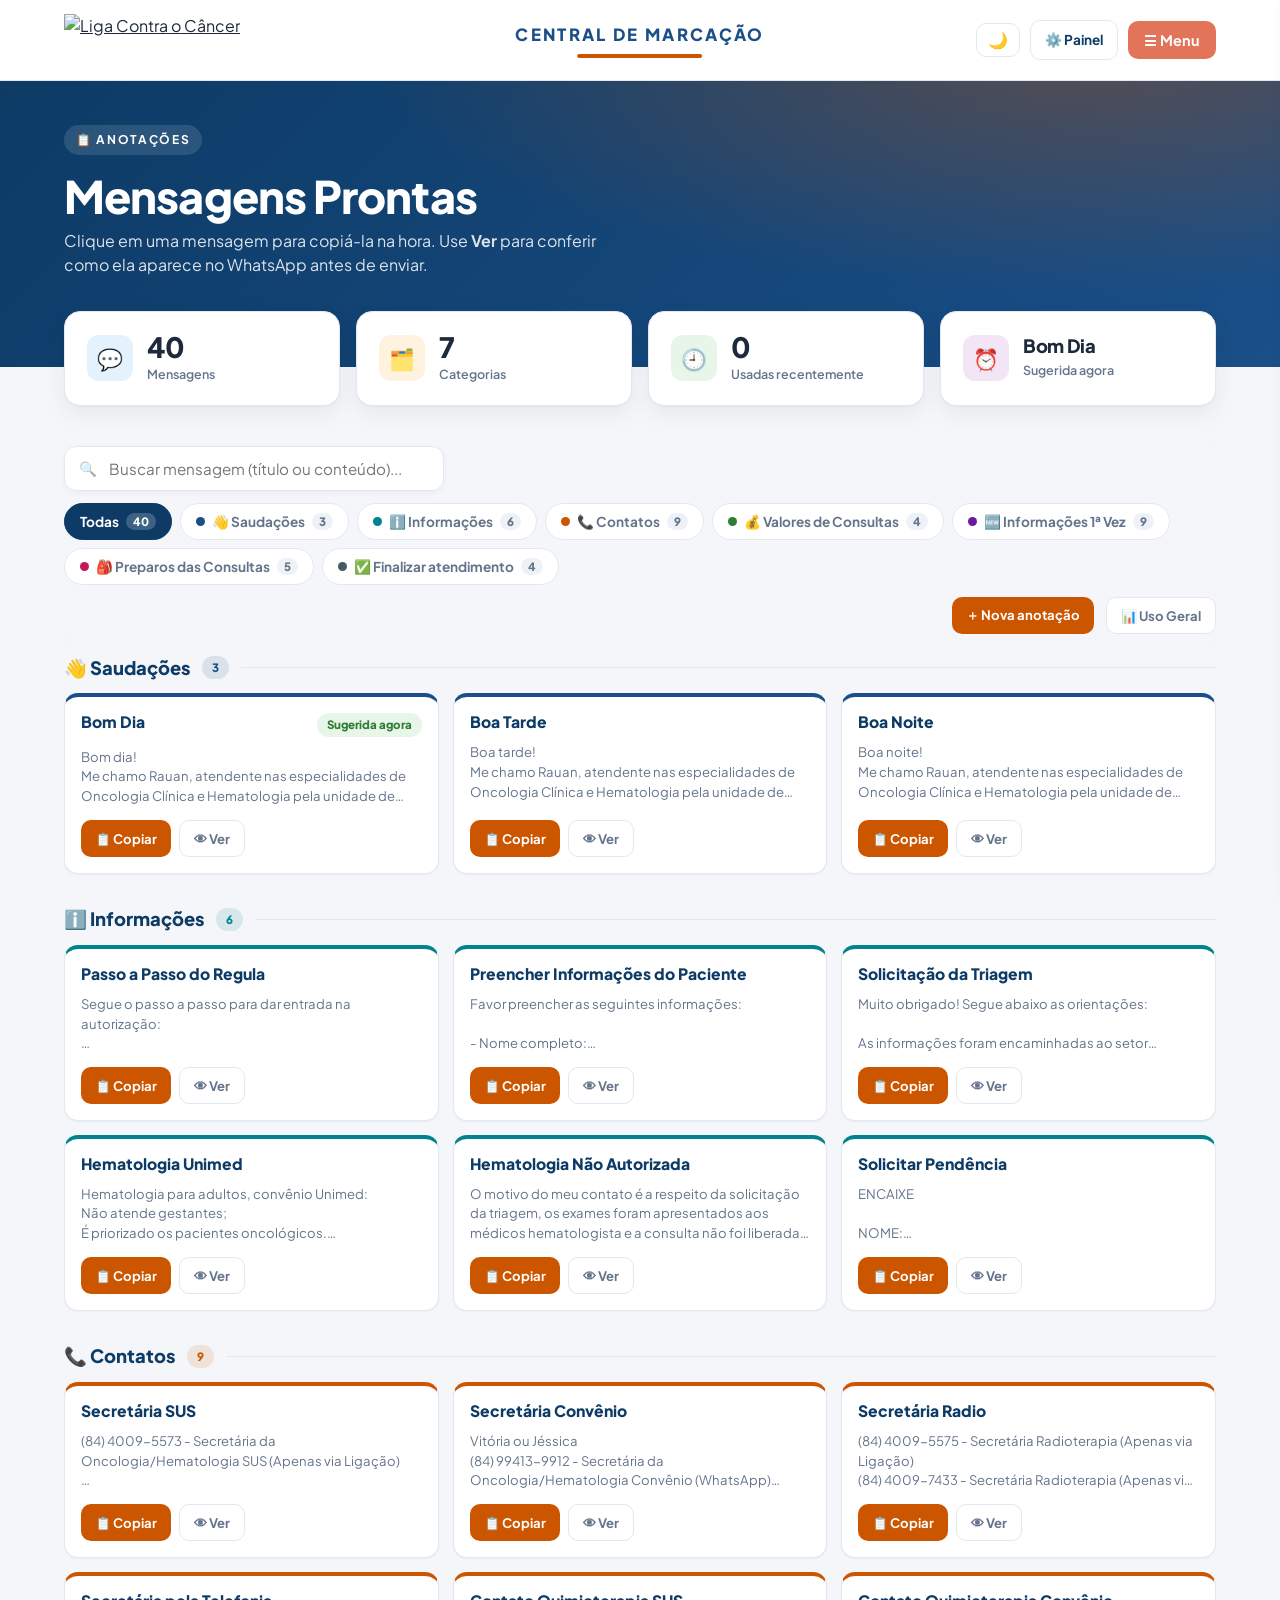
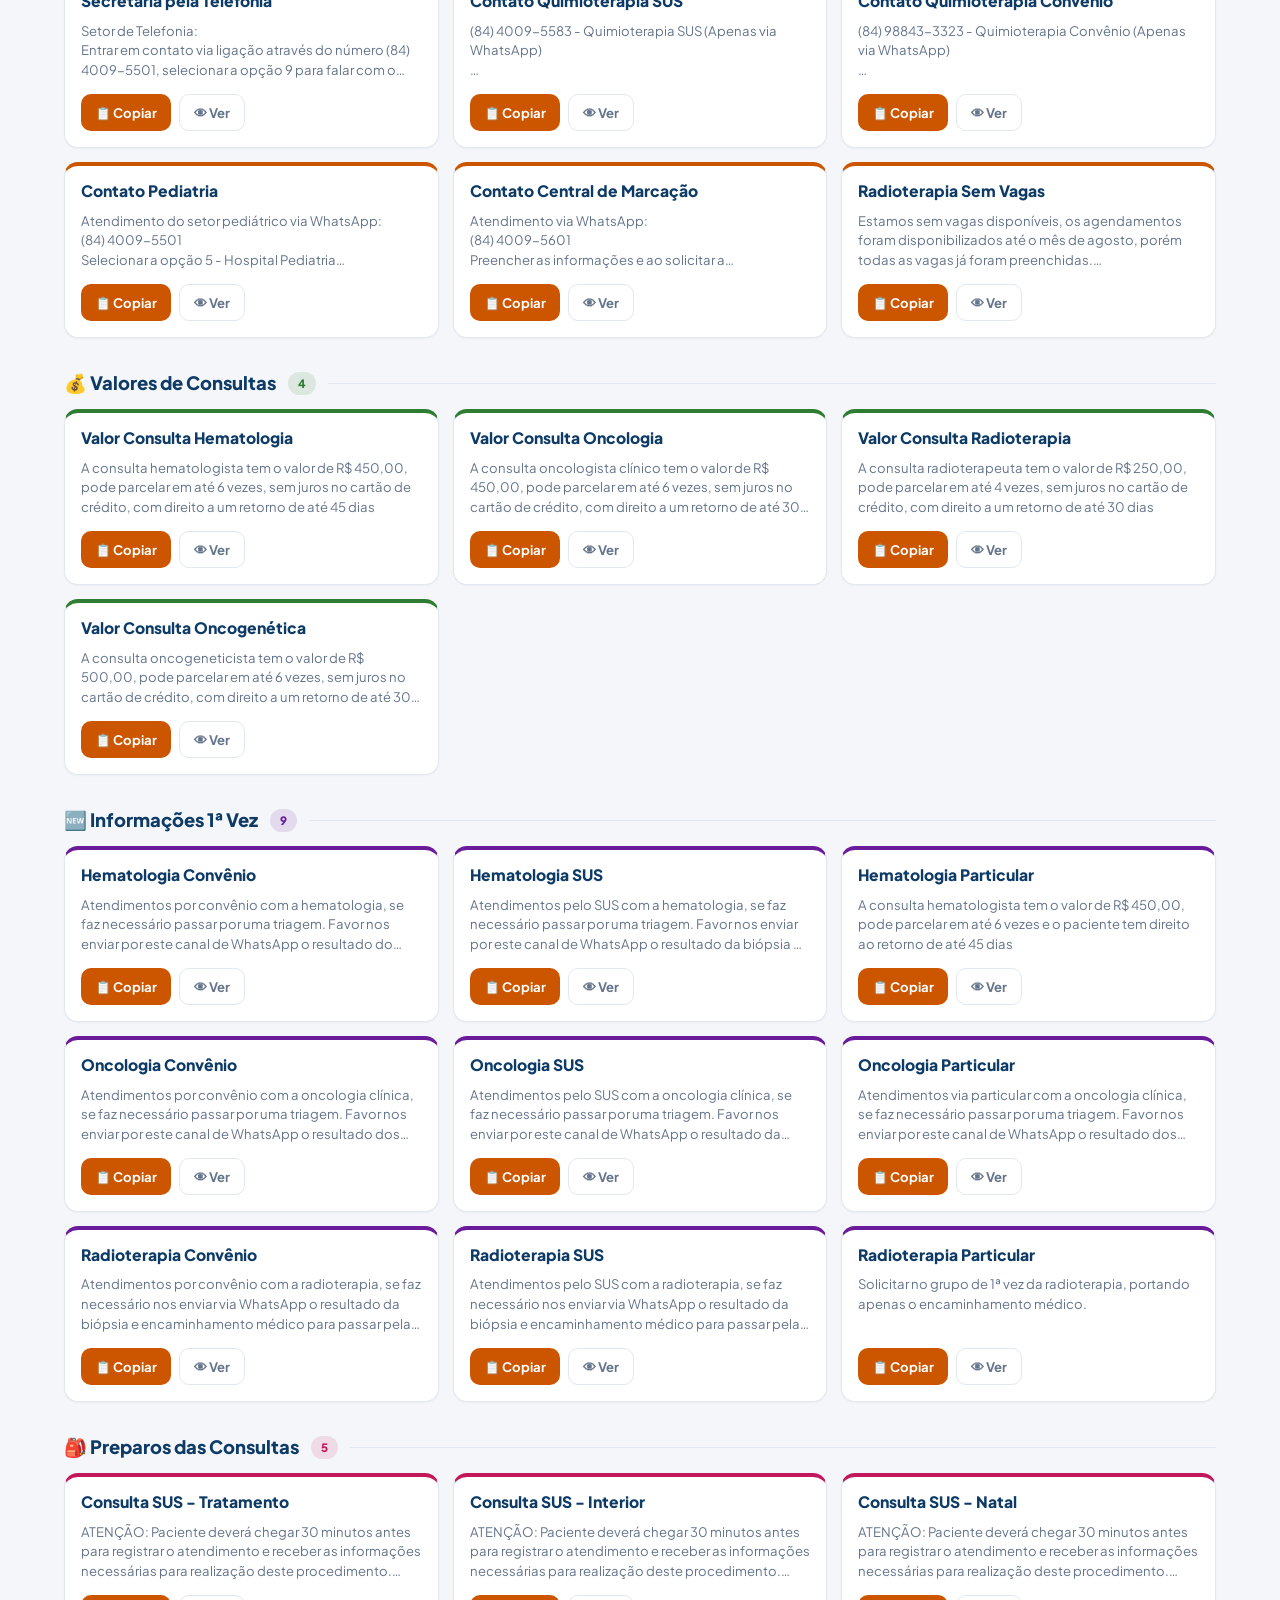
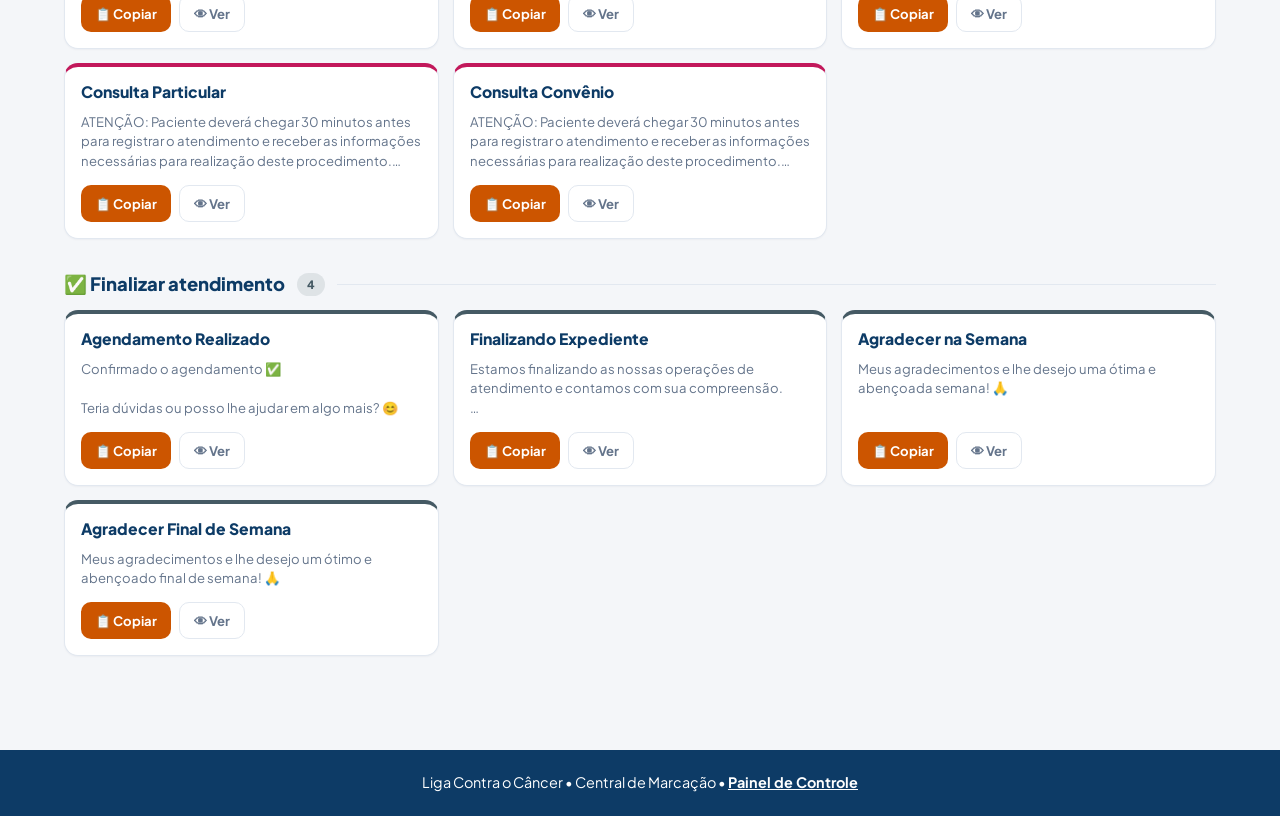
==== commit 6e6418b7: "Add files via upload" ====
--- a/anotacoes.html
+++ b/anotacoes.html
@@ -1,110 +1,15 @@
 <!DOCTYPE html>
 <html lang="pt-br">
 <head>
+<script>try{if(localStorage.getItem('an_tema')==='dark')document.documentElement.setAttribute('data-tema','dark')}catch(e){}</script>
 <meta charset="UTF-8">
 <meta name="viewport" content="width=device-width, initial-scale=1.0">
-<title>Respostas Rápidas • Central de Marcação</title>
+<title>Anotações • Central de Marcação</title>
 <link rel="preconnect" href="https://fonts.googleapis.com">
 <link href="https://fonts.googleapis.com/css2?family=Plus+Jakarta+Sans:wght@400;500;600;700;800&display=swap" rel="stylesheet">
 <link rel="stylesheet" href="styles.css">
-<!-- LOGIN: esconde o conteúdo até a pessoa entrar (removido pelo script de login no fim da página) -->
-<script>document.documentElement.classList.add('auth-lock');try{if(localStorage.getItem('an_tema')==='dark')document.documentElement.setAttribute('data-tema','dark')}catch(e){}</script>
 <style>
-/* ============ LOGIN / PAINEL DE CONTROLE ============ */
-html.auth-lock .hero, html.auth-lock #conteudo{display:none}
-.user-btn{margin-right:10px;background:#fff;color:var(--navy);border:1px solid var(--line);padding:9px 14px;border-radius:10px;font-weight:700;font-size:.85rem;max-width:230px;overflow:hidden;text-overflow:ellipsis;white-space:nowrap;transition:.2s}
-.user-btn:hover{border-color:var(--azul);color:var(--azul)}
-.user-btn + .menu-btn{margin-left:0}
-@media(max-width:680px){.user-btn{max-width:56px;padding:9px 12px}.user-btn span{display:none}}
-.au-gate{flex:1;display:flex;align-items:center;justify-content:center;padding:40px 16px}
-.au-card{width:100%;max-width:420px;background:var(--card);border:1px solid var(--line);border-radius:var(--radius);box-shadow:var(--shadow-lg);padding:28px 26px}
-.au-card h1{margin:0 0 4px;font-size:1.35rem;color:var(--navy);font-weight:800}
-.au-card .au-sub{margin:0 0 18px;color:var(--muted);font-size:.88rem}
-.au-tabs{display:flex;gap:4px;background:#eef2f7;padding:4px;border-radius:12px;margin-bottom:18px}
-.au-tabs button{flex:1;border:0;background:transparent;padding:9px;border-radius:9px;font-weight:700;font-size:.85rem;color:var(--muted)}
-.au-tabs button.active{background:#fff;color:var(--navy);box-shadow:0 2px 6px rgba(15,23,42,.1)}
-.au-f{display:block;margin-bottom:14px}
-.au-f > span{display:block;font-size:.72rem;font-weight:800;text-transform:uppercase;letter-spacing:.08em;color:var(--muted);margin-bottom:6px}
-.au-in{position:relative}
-.au-in input,.au-f textarea,.au-f input.au-plain{width:100%;padding:12px 14px;border-radius:12px;border:1px solid var(--line);background:#fff;font:inherit;font-size:.95rem;outline:none;transition:.2s}
-.au-in input{padding-right:46px}
-.au-in input:focus,.au-f textarea:focus,.au-f input.au-plain:focus{border-color:var(--azul);box-shadow:0 0 0 4px rgba(26,79,136,.12)}
-.au-f textarea{min-height:130px;resize:vertical}
-.au-eye{position:absolute;right:6px;top:50%;transform:translateY(-50%);border:0;background:transparent;font-size:1rem;padding:6px 8px;opacity:.6}
-.au-eye:hover{opacity:1}
-.au-rules{list-style:none;margin:-4px 0 14px;padding:0;font-size:.8rem;color:var(--muted);display:grid;gap:3px}
-.au-rules li::before{content:"○ ";color:#cbd5e1}
-.au-rules li.ok{color:var(--verde);font-weight:600}
-.au-rules li.ok::before{content:"✔ ";color:var(--verde)}
-.au-msg{display:none;margin:0 0 14px;padding:10px 12px;border-radius:10px;font-size:.85rem;font-weight:600}
-.au-msg.show{display:block}
-.au-msg.err{background:#fdecea;color:var(--vermelho)}
-.au-msg.ok{background:var(--ok-bg);color:var(--verde)}
-.au-msg.warn{background:#fff8e1;color:#8a5a00}
-.au-go{width:100%;padding:12px;font-size:.95rem;border-radius:12px}
-.au-go[disabled]{opacity:.6;pointer-events:none}
-.au-link{display:block;margin:14px auto 0;background:none;border:0;color:var(--azul);font-weight:700;font-size:.83rem;text-decoration:underline}
-.au-note{margin-top:14px;font-size:.76rem;color:var(--muted);text-align:center}
-.au-panel-tabs{display:flex;gap:6px;margin-bottom:16px;flex-wrap:wrap}
-.au-panel-tabs button{border:1px solid var(--line);background:#fff;color:var(--muted);padding:8px 14px;border-radius:999px;font-weight:700;font-size:.83rem}
-.au-panel-tabs button.active{background:var(--navy);border-color:var(--navy);color:#fff}
-.au-list{display:grid;gap:8px;margin-bottom:18px}
-.au-item{display:flex;gap:10px;align-items:center;justify-content:space-between;border:1px solid var(--line);border-radius:12px;padding:10px 12px;background:#fff}
-.au-item b{display:block;font-size:.9rem;color:var(--navy);overflow-wrap:anywhere}
-.au-item small{color:var(--muted);display:block;max-width:360px;white-space:nowrap;overflow:hidden;text-overflow:ellipsis}
-.au-item .au-acts{display:flex;gap:6px;flex-shrink:0}
-.au-empty{padding:18px;text-align:center;color:var(--muted);border:1px dashed #cbd5e1;border-radius:12px;font-weight:600;font-size:.88rem}
-.au-sep{border:0;border-top:1px solid var(--line);margin:4px 0 16px}
-.btn.danger{background:var(--vermelho)}
-.btn.danger:hover{background:#8e1c1c}
 .nova-nota{margin-left:auto}
-.painel-btn{margin-left:0}
-.tema-btn{margin-left:auto;margin-right:10px;background:#fff;border:1px solid var(--line);border-radius:10px;padding:8px 11px;font-size:1rem;line-height:1;transition:.2s}
-.tema-btn:hover{border-color:var(--azul)}
-.uso-pill{font-size:.7rem;font-weight:800;color:var(--muted);background:#eef2f7;padding:2px 8px;border-radius:999px;white-space:nowrap;align-self:flex-start}
-.btn.fav.on{color:#f59e0b;border-color:#f59e0b}
-.au-item{flex-wrap:wrap}
-.au-main{flex:1;min-width:140px}
-.au-item .au-acts{flex-wrap:wrap}
-.au-item.drag{opacity:.45}
-.au-grip{cursor:grab;color:var(--muted);user-select:none;letter-spacing:-2px;padding:0 2px}
-.au-cat{font-size:.72rem;font-weight:800;text-transform:uppercase;letter-spacing:.08em;color:var(--muted);margin:14px 0 8px}
-.au-bar{display:grid;grid-template-columns:minmax(120px,220px) 1fr 36px;gap:10px;align-items:center;margin-bottom:8px;font-size:.85rem}
-.au-bar span{overflow:hidden;text-overflow:ellipsis;white-space:nowrap}
-.au-bar div{background:#eef2f7;border-radius:999px;height:10px;overflow:hidden}
-.au-bar i{display:block;height:100%;background:var(--azul);border-radius:999px}
-.au-bar b{text-align:right;color:var(--navy)}
-.au-tags{display:flex;flex-wrap:wrap;gap:6px;font-size:.8rem}
-.au-tags span{background:#eef2f7;color:var(--text);padding:4px 10px;border-radius:999px;font-weight:600}
-.au-tags span button{border:0;background:transparent;color:var(--vermelho);font-weight:800;padding:0 0 0 4px}
-.au-check{display:inline-flex;gap:8px;align-items:center;font-size:.85rem;font-weight:600}
-.btn[disabled]{opacity:.45;pointer-events:none}
-.au-sub code{background:#eef2f7;padding:1px 5px;border-radius:5px}
-
-/* ============ TEMA ESCURO ============ */
-html[data-tema="dark"]{--bg:#0f172a;--card:#1e293b;--text:#e2e8f0;--muted:#94a3b8;--line:#334155;--navy:#93c5fd;--azul:#7db3ee;--sus-bg:#1e3a5f;--conv-bg:#4a2c10;--res-bg:#3b1f4d;--ok-bg:#16351b;color-scheme:dark}
-html[data-tema="dark"] .topbar,html[data-tema="dark"] .side-menu,html[data-tema="dark"] .recent,html[data-tema="dark"] .tpl,
-html[data-tema="dark"] .modal-box,html[data-tema="dark"] .nothing,html[data-tema="dark"] .au-card,html[data-tema="dark"] .au-item,
-html[data-tema="dark"] .kpi,html[data-tema="dark"] .shortcut{background:#1e293b}
-html[data-tema="dark"] .modal-foot{background:#172033}
-html[data-tema="dark"] .toolbar{background:rgba(15,23,42,.92)}
-html[data-tema="dark"] .search input,html[data-tema="dark"] .chip,html[data-tema="dark"] .btn.ghost,html[data-tema="dark"] .select,
-html[data-tema="dark"] .user-btn,html[data-tema="dark"] .tema-btn,html[data-tema="dark"] .au-plain,html[data-tema="dark"] .au-in input,
-html[data-tema="dark"] .au-f textarea,html[data-tema="dark"] .au-panel-tabs button,html[data-tema="dark"] input[type=file]{background:#0f172a;color:var(--text);border-color:#334155}
-html[data-tema="dark"] .btn.ghost:hover{background:#1e293b;color:#fff}
-html[data-tema="dark"] .chip.active,html[data-tema="dark"] .au-panel-tabs button.active{background:#2563eb;border-color:#2563eb;color:#fff}
-html[data-tema="dark"] .chip em,html[data-tema="dark"] .uso-pill,html[data-tema="dark"] .au-tags span,html[data-tema="dark"] .au-bar div,html[data-tema="dark"] .au-tabs,html[data-tema="dark"] .au-sub code{background:#0f172a;color:var(--text)}
-html[data-tema="dark"] .au-tabs button.active{background:#334155;color:#fff}
-html[data-tema="dark"] .side-menu a{color:var(--text)}
-html[data-tema="dark"] .side-menu a:hover,html[data-tema="dark"] .side-menu a.current{background:#0f172a}
-html[data-tema="dark"] .tpl h3,html[data-tema="dark"] .sec-head h2,html[data-tema="dark"] .au-card h1,html[data-tema="dark"] .au-item b,html[data-tema="dark"] .modal-head h2,html[data-tema="dark"] .kpi b{color:#e2e8f0}
-html[data-tema="dark"] .modal-x{background:#334155;color:#e2e8f0}
-html[data-tema="dark"] .au-msg.err{background:#4a1d1d;color:#fca5a5}
-html[data-tema="dark"] .au-msg.ok{background:#16351b;color:#86efac}
-html[data-tema="dark"] .au-msg.warn{background:#4a3a0c;color:#fde68a}
-html[data-tema="dark"] .au-rules li::before{color:#475569}
-html[data-tema="dark"] .au-rules li.ok{color:#86efac}
-html[data-tema="dark"] .count-pill[style*="e8f5e9"]{background:#16351b!important}
 </style>
 </head>
 <body data-page="anotacoes">
@@ -112,9 +17,9 @@
 <section class="hero">
   <div class="hero-inner">
     <div>
-      <span class="eyebrow">📋 Respostas Rápidas</span>
+      <span class="eyebrow">📋 Anotações</span>
       <h1>Mensagens Prontas</h1>
-      <p>Clique em uma resposta para copiá-la na hora. Use <b>Ver</b> para conferir como ela aparece no WhatsApp antes de enviar.</p>
+      <p>Clique em uma mensagem para copiá-la na hora. Use <b>Ver</b> para conferir como ela aparece no WhatsApp antes de enviar.</p>
     </div>
   </div>
 </section>
@@ -122,14 +27,14 @@
 <main class="wrap" id="conteudo">
 
   <div class="kpis">
-    <div class="kpi"><div class="kpi-ico">💬</div><div><b id="kTotal">0</b><span>Respostas</span></div></div>
+    <div class="kpi"><div class="kpi-ico">💬</div><div><b id="kTotal">0</b><span>Mensagens</span></div></div>
     <div class="kpi"><div class="kpi-ico">🗂️</div><div><b id="kGroups">0</b><span>Categorias</span></div></div>
     <div class="kpi"><div class="kpi-ico">🕘</div><div><b id="kRecent">0</b><span>Usadas recentemente</span></div></div>
     <div class="kpi"><div class="kpi-ico">⏰</div><div><b class="txt" id="kNow">—</b><span>Sugerida agora</span></div></div>
   </div>
 
   <div class="toolbar">
-    <div class="search"><input type="search" id="busca" placeholder="Buscar resposta (título ou conteúdo)..." autocomplete="off" aria-label="Buscar resposta"></div>
+    <div class="search"><input type="search" id="busca" placeholder="Buscar mensagem (título ou conteúdo)..." autocomplete="off" aria-label="Buscar mensagem"></div>
     <div class="chips" id="chips"></div>
   </div>
 
@@ -141,410 +46,9 @@
 </main>
 
 <script src="shell.js"></script>
+<script src="mensagens.js"></script>
+<script src="core.js"></script>
 <script>
-/* ============ DADOS ============
-   GROUPS: categorias e seus botões (id + rótulo)
-   TEXTOS: o texto de cada resposta (a chave é o id). *texto* vira negrito no WhatsApp. */
-const GROUPS = [
- {
-  "title": "Saudações",
-  "items": [
-   {
-    "id": "bomdia",
-    "label": "Bom Dia"
-   },
-   {
-    "id": "boatarde",
-    "label": "Boa Tarde"
-   },
-   {
-    "id": "boanoite",
-    "label": "Boa Noite"
-   }
-  ]
- },
- {
-  "title": "Informações",
-  "items": [
-   {
-    "id": "entradaregula",
-    "label": "Passo a Passo do Regula"
-   },
-   {
-    "id": "preencherinfopaciente",
-    "label": "Preencher Informações do Paciente"
-   },
-   {
-    "id": "solicitacao",
-    "label": "Solicitação da Triagem"
-   },
-   {
-    "id": "hematologiaunimed",
-    "label": "Hematologia Unimed"
-   },
-   {
-    "id": "hematonaoautorizado",
-    "label": "Hematologia Não Autorizada"
-   },
-   {
-    "id": "solicitarpendencia",
-    "label": "Solicitar Pendência"
-   }
-  ]
- },
- {
-  "title": "Contatos",
-  "items": [
-   {
-    "id": "contatosecretariasus",
-    "label": "Secretária SUS"
-   },
-   {
-    "id": "contatosecretariaconv",
-    "label": "Secretária Convênio"
-   },
-   {
-    "id": "secretariaradio",
-    "label": "Secretária Radio"
-   },
-   {
-    "id": "secretariatelefonia",
-    "label": "Secretária pela Telefonia"
-   },
-   {
-    "id": "contatoquimioterapiasus",
-    "label": "Contato Quimioterapia SUS"
-   },
-   {
-    "id": "contatoquimioterapiaconvenio",
-    "label": "Contato Quimioterapia Convênio"
-   },
-   {
-    "id": "contatopediatria",
-    "label": "Contato Pediatria"
-   },
-   {
-    "id": "contatocentraldemarcaçao",
-    "label": "Contato Central de Marcação"
-   },
-   {
-    "id": "semvagaradio",
-    "label": "Radioterapia Sem Vagas"
-   }
-  ]
- },
- {
-  "title": "Valores de Consultas",
-  "items": [
-   {
-    "id": "consultahematologia",
-    "label": "Valor Consulta Hematologia"
-   },
-   {
-    "id": "consultaoncologia",
-    "label": "Valor Consulta Oncologia"
-   },
-   {
-    "id": "consultaradio",
-    "label": "Valor Consulta Radioterapia"
-   },
-   {
-    "id": "consultaoncogenetica",
-    "label": "Valor Consulta Oncogenética"
-   }
-  ]
- },
- {
-  "title": "Informações 1ª Vez",
-  "items": [
-   {
-    "id": "hematoconvenio",
-    "label": "Hematologia Convênio"
-   },
-   {
-    "id": "hematosus",
-    "label": "Hematologia SUS"
-   },
-   {
-    "id": "hematoparticular",
-    "label": "Hematologia Particular"
-   },
-   {
-    "id": "oncoconvenio",
-    "label": "Oncologia Convênio"
-   },
-   {
-    "id": "oncosus",
-    "label": "Oncologia SUS"
-   },
-   {
-    "id": "oncoparticular",
-    "label": "Oncologia Particular"
-   },
-   {
-    "id": "radioconvenio",
-    "label": "Radioterapia Convênio"
-   },
-   {
-    "id": "radiosus",
-    "label": "Radioterapia SUS"
-   },
-   {
-    "id": "radioparticular",
-    "label": "Radioterapia Particular"
-   }
-  ]
- },
- {
-  "title": "Preparos das Consultas",
-  "items": [
-   {
-    "id": "consultasustratamento",
-    "label": "Consulta SUS - Tratamento"
-   },
-   {
-    "id": "consultasusinterior",
-    "label": "Consulta SUS - Interior"
-   },
-   {
-    "id": "consultasusnatal",
-    "label": "Consulta SUS - Natal"
-   },
-   {
-    "id": "consultaparticular",
-    "label": "Consulta Particular"
-   },
-   {
-    "id": "consultaconvenio",
-    "label": "Consulta Convênio"
-   }
-  ]
- },
- {
-  "title": "Finalizar atendimento",
-  "items": [
-   {
-    "id": "agendamentofeito",
-    "label": "Agendamento Realizado"
-   },
-   {
-    "id": "finalizandoexpediente",
-    "label": "Finalizando Expediente"
-   },
-   {
-    "id": "agradecimentonasemana",
-    "label": "Agradecer na Semana"
-   },
-   {
-    "id": "agradecimentofinaldesemana",
-    "label": "Agradecer Final de Semana"
-   }
-  ]
- }
-];
-const TEXTOS = {
-    bomdia: `Bom dia!
-Me chamo Rauan, atendente nas especialidades de Oncologia Clínica e Hematologia pela unidade de Natal.
-
-Para iniciarmos, me informe seu nome e se a consulta seria por convênio, particular ou pelo SUS?`,
-
-    boatarde: `Boa tarde!
-Me chamo Rauan, atendente nas especialidades de Oncologia Clínica e Hematologia pela unidade de Natal.
-
-Para iniciarmos, me informe seu nome e se a consulta seria por convênio, particular ou pelo SUS?`,
-
-    boanoite: `Boa noite!
-Me chamo Rauan, atendente nas especialidades de Oncologia Clínica e Hematologia pela unidade de Natal.
-
-Para iniciarmos, me informe seu nome e se a consulta seria por convênio, particular ou pelo SUS?`,
-
-    solicitacao: `Muito obrigado! Segue abaixo as orientações:
-
-*As informações foram encaminhadas ao setor responsável para ser realizada a triagem.* ✅
-
-- Favor aguardar a análise do médico.
-- Após a análise, retornaremos o contato sobre a liberação da consulta.
-
-Obs: Caso ultrapasse o prazo de 72h úteis e não tivermos mantido contato com o paciente, favor nos contate imediatamente.`,
-
-    agendamentofeito: `*Confirmado o agendamento* ✅
-
-Teria dúvidas ou posso lhe ajudar em algo mais? 😊`,
-
-    agradecimentonasemana: `Meus agradecimentos e lhe desejo uma ótima e abençoada semana! 🙏`,
-
-    agradecimentofinaldesemana: `Meus agradecimentos e lhe desejo um ótimo e abençoado final de semana! 🙏`,
-
-    agendamentofeito: `*Confirmado o agendamento* ✅
-
-Teria dúvidas ou posso lhe ajudar em algo mais? 😊`,
-
-    preencherinfopaciente: `*Favor preencher as seguintes informações:*
- 
-- *Nome completo:* 
-- *CPF:* 
-- *Data de nascimento:* 
-- *Número de telefone:* 
-
-- *Foi sugerido algum médico?*`,
-
-    contatosecretariaconv: `Vitória ou Jéssica
-*(84) 99413-9912* - Secretária da Oncologia/Hematologia Convênio (WhatsApp)
-
-Segunda a sexta
-*Horário de atendimento:* 07:00 às 17:00`,
-
-    contatosecretariasus: `*(84) 4009-5573* - Secretária da Oncologia/Hematologia SUS (Apenas via Ligação)
-
-Segunda a sexta
-*Horário de atendimento:* 08:00 às 16:00`,
-
-    contatoquimioterapiasus: `*(84) 4009-5583* - Quimioterapia SUS (Apenas via WhatsApp)
-
-Segunda a sexta
-*Horário de atendimento:* 08:00 às 16:00`,
-
-    contatoquimioterapiaconvenio: `*(84) 98843-3323* - Quimioterapia Convênio (Apenas via WhatsApp)
-
-Segunda a sexta
-*Horário de atendimento:* 08:00 às 16:00`,
-
-    hematonaoautorizado: `O motivo do meu contato é a respeito da solicitação da triagem, os exames foram apresentados aos médicos hematologista e a consulta não foi liberada.
-
-Por sermos um hospital voltado ao diagnóstico de neoplasias malignas, a triagem realizada não identificou achados sugestivos de malignidade.
-
-Contamos com a sua compreensão e qualquer dúvida, pode retornar o contato conosco, estamos à disposição.`,
-
-    solicitarpendencia: `ENCAIXE
-
-NOME: 
-CPF: 
-CTT: 
-
-Motivo: `,
-
-    contatopediatria: `Atendimento do setor pediátrico via WhatsApp:
-*(84) 4009-5501*
-Selecionar a opção 5 - Hospital Pediatria
-
-Ou via ligação, através do número:
-*(84) 4009-5688* - Pediatria
-
-Segunda a sexta
-*Horário de atendimento:* 08:00 às 16:00`,
-
-    contatocentraldemarcaçao: `Atendimento via WhatsApp: 
-*(84) 4009-5601*
-Preencher as informações e ao solicitar a especialidade escrever "Cirurgião Oncológico"
-
-Ou via ligação, através do número:
-*(84) 4009-5600* - Central de Marcação
-
-Segunda a sexta
-*Horário de atendimento:* 07:00 às 18:00`,
-
-    entradaregula: `*Segue o passo a passo para dar entrada na autorização:*
-
-1º Passo: Se dirigir na secretaria de saúde do município, portando o documento pessoal com foto e CPF.
-2º Passo: Solicitando inserir a consulta, informando a especialidade, nome do médico e os dados do paciente.
-3º Passo: Aguardar 20 dias. Após o prazo, retorne o contato conosco para liberarmos a autorização.
-
-Caso a secretaria de saúde tenha dúvidas, favor, manter contato diretamente com a Sesap/RN e serão orientados.`,
-
-    secretariatelefonia: `*Setor de Telefonia:*
-Entrar em contato via ligação através do número *(84) 4009-5501*, selecionar a *opção 9* para falar com o setor de *telefonia* e em seguida, solicitar falar com a secretária
- 
-Segunda a sexta
-*Horário de atendimento:* 08:00 às 16:00`,
-
-    finalizandoexpediente: `Estamos finalizando as nossas operações de atendimento e contamos com sua compreensão.
-    
-Favor nos contatar amanhã para darmos continuidade ao atendimento. Tenha uma ótima noite!`,
-
-    secretariaradio: `*(84) 4009-5575* - Secretária Radioterapia (Apenas via Ligação)
-*(84) 4009-7433* - Secretária Radioterapia (Apenas via Ligação)
-
-Segunda a sexta
-*Horário de atendimento:* 08:00 às 16:00`,
-
-   consultasustratamento: `*ATENÇÃO:* Paciente deverá chegar 30 minutos antes para registrar o atendimento e receber as informações necessárias para realização deste procedimento.
-   
-*Paciente deverá trazer no dia da consulta:*  
-- Documentos pessoais, comprovante de residência em seu nome, cartão do SUS atualizado do município em que reside, encaminhamento/ficha de referência e exames anteriores, caso tenha.
-
-*Observação:* Não precisa solicitar a autorização para esta consulta, pois o paciente segue em tratamento.`,
-
-    consultasusnatal: `*ATENÇÃO:* Paciente deverá chegar 30 minutos antes para registrar o atendimento e receber as informações necessárias para realização deste procedimento.
-    
-*Paciente deverá trazer no dia da consulta:*  
-- Documentos pessoais, comprovante de residência em seu nome, cartão do SUS atualizado do município de Natal, encaminhamento/ficha de referência e exames anteriores, caso tenha.`,
-
-    consultasusinterior: `*ATENÇÃO:* Paciente deverá chegar 30 minutos antes para registrar o atendimento e receber as informações necessárias para realização deste procedimento.
-
-*Paciente deverá trazer no dia da consulta:*  
-- Documentos pessoais, comprovante de residência em seu nome, cartão do SUS atualizado do município em que reside, encaminhamento/ficha de referência e exames anteriores, caso tenha.`,
-
-    consultaconvenio: `*ATENÇÃO:* Paciente deverá chegar 30 minutos antes para registrar o atendimento e receber as informações necessárias para realização deste procedimento.
-    
-*Paciente deverá trazer no dia da consulta:*  
-- Documentos pessoais e exames anteriores para mostrar (caso tenha);
-- Carteira do Convênio.
-
-*Observação:* Não esquecer de agendar o seu retorno após a consulta.`,
-
-    consultaparticular: `*ATENÇÃO:* Paciente deverá chegar 30 minutos antes para registrar o atendimento e receber as informações necessárias para realização deste procedimento.
-    
-*Paciente deverá trazer no dia da consulta:*  
-- Documentos pessoais e exames anteriores para mostrar (caso tenha);
-
-*Observação:* Não esquecer de agendar o seu retorno após a consulta.`,
-
-    consultaoncologia: `A consulta oncologista clínico tem o valor de R$ 450,00, pode parcelar em até 6 vezes, sem juros no cartão de crédito, com direito a um retorno de até 30 dias`,
-
-    consultahematologia: `A consulta hematologista tem o valor de R$ 450,00, pode parcelar em até 6 vezes, sem juros no cartão de crédito, com direito a um retorno de até 45 dias`,
-
-    consultaradio: `A consulta radioterapeuta tem o valor de R$ 250,00, pode parcelar em até 4 vezes, sem juros no cartão de crédito, com direito a um retorno de até 30 dias`,
-
-    consultaoncogenetica: `A consulta oncogeneticista tem o valor de R$ 500,00, pode parcelar em até 6 vezes, sem juros no cartão de crédito, com direito a um retorno de até 30 dias`,
-      
-    hematologiaunimed: `*Hematologia para adultos, convênio Unimed:*
-Não atende gestantes;
-É priorizado os pacientes oncológicos.
-
-Para passar pela triagem, se faz necessário nos enviar via WhatsApp:
-*Resultado do hemograma e o encaminhamento médico, caso tenha.*
-
-Encaminharemos a solicitação da triagem, a médica avaliará e retornaremos o contato para informar sobre a liberação da consulta.`,
-
-    semvagaradio: `Estamos sem vagas disponíveis, os agendamentos foram disponibilizados até o mês de agosto, porém todas as vagas já foram preenchidas.
-
-Em casos de urgências ou mostrar exames, poderá vir presencialmente na unidade do CECAN ou manter contato *via WhatsApp* com a secretária da radioterapia, através do número *(84) 4009-5581.*
-
-Segunda a sexta
-*Horário de atendimento:* 08:00 às 16:00`,
-
-    hematoconvenio: `Atendimentos por convênio com a hematologia, se faz necessário passar por uma triagem. Favor nos enviar por este canal de WhatsApp o resultado do *hemograma* ou *biópsia* e, caso tenha, o *encaminhamento médico*. Após a análise dos médicos, a consulta poderá ser liberada.`,
-    hematosus: `Atendimentos pelo SUS com a hematologia, se faz necessário passar por uma triagem. Favor nos enviar por este canal de WhatsApp o resultado da *biópsia* ou *hemograma* e, caso tenha, o *encaminhamento médico*. Após a análise dos médicos, a consulta poderá ser liberada.`,
-    hematoparticular: `A consulta hematologista tem o valor de R$ 450,00, pode parcelar em até 6 vezes e o paciente tem direito ao retorno de até 45 dias`,
-      
-    oncoconvenio: `Atendimentos por convênio com a oncologia clínica, se faz necessário passar por uma triagem. Favor nos enviar por este canal de WhatsApp o resultado dos *exames de imagem* ou *biópsia* e, caso tenha, o *encaminhamento médico*. Após a análise dos médicos, a consulta poderá ser liberada.`,
-    oncosus: `Atendimentos pelo SUS com a oncologia clínica, se faz necessário passar por uma triagem. Favor nos enviar por este canal de WhatsApp o resultado da *biópsia* e, caso tenha, o *encaminhamento médico*. Após a análise dos médicos, a consulta poderá ser liberada.`,
-    oncoparticular: `Atendimentos via particular com a oncologia clínica, se faz necessário passar por uma triagem. Favor nos enviar por este canal de WhatsApp o resultado dos *exames de imagem* ou *biópsia* e, caso tenha, o *encaminhamento médico*. Após a análise dos médicos, a consulta poderá ser liberada.`,
-      
-    radioconvenio: `Atendimentos por convênio com a radioterapia, se faz necessário nos enviar via WhatsApp o resultado da *biópsia* e *encaminhamento médico* para passar pela triagem. Após a análise dos médicos, a consulta poderá ser liberada.`,
-    radiosus: `Atendimentos pelo SUS com a radioterapia, se faz necessário nos enviar via WhatsApp o resultado da *biópsia* e *encaminhamento médico* para passar pela triagem. Após a análise dos médicos, a consulta poderá ser liberada.`,
-    radioparticular: `Solicitar no grupo de 1ª vez da radioterapia, portando apenas o *encaminhamento médico*.`
-  };
-
-const META = {
-  'Saudações':              { ico:'👋', c:'#1a4f88' },
-  'Informações':            { ico:'ℹ️', c:'#00838f' },
-  'Contatos':               { ico:'📞', c:'#CC5500' },
-  'Valores de Consultas':   { ico:'💰', c:'#2e7d32' },
-  'Informações 1ª Vez':     { ico:'🆕', c:'#6a1b9a' },
-  'Preparos das Consultas': { ico:'🎒', c:'#c2185b' },
-  'Finalizar atendimento':  { ico:'✅', c:'#455a64' }
-};
 const meta = g => META[g] || { ico:'💬', c:'#1a4f88' };
 const cvars = g => `--c:${meta(g).c};--bg-c:${meta(g).c}1f`;
 
@@ -614,7 +118,7 @@
       <div class="sec-head"><h2>${meta(g.title).ico} ${UI.esc(g.title)}</h2><span class="count-pill">${items.length}</span></div>
       <div class="tpl-grid">${items.map(card).join('')}</div>
     </section>`;
-  }).join('') || '<div class="nothing"><big>🔎</big>Nenhuma resposta encontrada</div>';
+  }).join('') || '<div class="nothing"><big>🔎</big>Nenhuma mensagem encontrada</div>';
   renderChips();
 }
 
@@ -651,266 +155,29 @@
 
 <script>
 /* =====================================================================
-   LOGIN, PAINEL DE CONTROLE, PERFIS (OPERADOR / GESTOR) E RESPOSTAS COMPARTILHADAS
-   ---------------------------------------------------------------------
-   Banco de dados: Firebase (Authentication + Firestore). As chaves do projeto
-   ficam em FIREBASE_CONFIG. Com FIREBASE_CONFIG vazio, a página roda em MODO DE
-   TESTE LOCAL (tudo só neste navegador).
-
-   Perfis:  gestor   = edita as respostas compartilhadas e gerencia usuários;
-            operador = usa as respostas e tem as próprias anotações.
-   A PRIMEIRA conta criada no sistema vira gestor automaticamente.
+   ANOTAÇÕES — parte que depende de quem entrou (a página é aberta a todos)
+   - Visitante: vê só as mensagens padrão. "＋ Nova anotação" explica como entrar e não cria nada.
+   - Quem entrou pelo Painel de Controle: tem as próprias anotações, favoritos, contadores e
+     as mensagens ajustadas pela gestão.
+   O login fica somente no painel.html.
    ===================================================================== */
 (function () {
 'use strict';
 
-const FIREBASE_CONFIG = {
-  apiKey: "AIzaSyApmPmqMNcEw7rPCIfh_CBCjfGLZBdG11Q",
-  authDomain: "infotratamento.firebaseapp.com",
-  projectId: "infotratamento",
-  appId: "1:972789860884:web:a89ec872539d2613173501"
-};
-
-const GRUPO = 'Minhas Anotações';
-const SDK = 'https://www.gstatic.com/firebasejs/10.12.2/';
 const q = (s, r) => (r || document).querySelector(s);
 const qa = (s, r) => [...(r || document).querySelectorAll(s)];
 const esc = UI.esc;
+const { showMsg, erroMsg } = Core;
+const B = () => Core.B;
+const P = () => Core.perfil;
+const GRUPO = 'Minhas Anotações';
 const FAV = '__fav';
 
-/* cópia das respostas originais do arquivo (a base que o gestor pode ajustar) */
-const BASE_GROUPS = JSON.parse(JSON.stringify(GROUPS));
-const BASE_TEXTOS = Object.assign({}, TEXTOS);
-const BASE_IDS = new Set(BASE_GROUPS.flatMap(g => g.items.map(i => i.id)));
-
-/* ---------- regra da senha: mínimo 8, letras, números e caractere especial ---------- */
-const RULES = [
-  { t: 'Mínimo de 8 caracteres',  ok: p => p.length >= 8 },
-  { t: 'Contém letras',           ok: p => /\p{L}/u.test(p) },
-  { t: 'Contém números',          ok: p => /\d/.test(p) },
-  { t: 'Contém caractere especial (ex.: ! @ # $ % &)', ok: p => /[^\p{L}\d\s]/u.test(p) }
-];
-const pwValid = p => RULES.every(r => r.ok(p));
-const rulesHTML = () => '<ul class="au-rules">' + RULES.map(r => '<li>' + esc(r.t) + '</li>').join('') + '</ul>';
-function bindRules(input, list){
-  const upd = () => [...list.children].forEach((li, i) => li.classList.toggle('ok', RULES[i].ok(input.value)));
-  input.addEventListener('input', upd); upd();
-}
-
-const ERROS = {
-  'auth/invalid-credential': 'E-mail ou senha incorretos.',
-  'auth/wrong-password': 'E-mail ou senha incorretos.',
-  'auth/user-not-found': 'E-mail ou senha incorretos.',
-  'auth/invalid-email': 'E-mail inválido.',
-  'auth/email-already-in-use': 'Já existe uma conta com este e-mail.',
-  'auth/weak-password': 'Senha fraca. Siga os requisitos da senha.',
-  'auth/too-many-requests': 'Muitas tentativas. Aguarde alguns minutos e tente novamente.',
-  'auth/network-request-failed': 'Sem conexão com o servidor. Verifique sua internet.',
-  'auth/requires-recent-login': 'Por segurança, saia e entre novamente e repita a operação.',
-  'permission-denied': 'Sem permissão no banco de dados. Confira se as regras do Firestore (arquivo firestore.rules) foram publicadas.',
-  'app/nao-autorizado': 'Este e-mail não está autorizado a criar conta. Peça ao gestor para liberar o seu e-mail.',
-  'app/desativada': 'Conta desativada. Fale com o gestor.',
-  'local/exists': 'Já existe uma conta com este e-mail.',
-  'local/nocrypto': 'O modo de teste exige HTTPS ou localhost.',
-  'local/noreset': 'Redefinição por e-mail só funciona com o banco Firebase configurado.'
-};
-const erroMsg = e => ERROS[e && e.code] || ('Não foi possível concluir. ' + ((e && e.message) || ''));
-
-/* =============== BACKEND 1: Firebase =============== */
-async function backendFirebase(){
-  const [app, A, F] = await Promise.all([
-    import(SDK + 'firebase-app.js'), import(SDK + 'firebase-auth.js'), import(SDK + 'firebase-firestore.js')
-  ]);
-  const fb = app.initializeApp(FIREBASE_CONFIG), auth = A.getAuth(fb), db = F.getFirestore(fb);
-  auth.languageCode = 'pt-BR';
-  const usr = () => auth.currentUser;
-  const D = (...p) => F.doc(db, ...p);
-  const C = (...p) => F.collection(db, ...p);
-  const pref = () => D('usuarios', usr().uid);
-  const notas = () => C('usuarios', usr().uid, 'notas');
-  const rows = s => s.docs.map(d => Object.assign({ id: d.id }, d.data()));
-  return {
-    mode: 'firebase',
-    watch: cb => A.onAuthStateChanged(auth, u => cb(u ? { id: u.uid, email: u.email } : null)),
-    signIn: (e, p) => A.signInWithEmailAndPassword(auth, e, p),
-    signUp: (e, p) => A.createUserWithEmailAndPassword(auth, e, p),
-    signOut: () => A.signOut(auth),
-    reset: e => A.sendPasswordResetEmail(auth, e),
-    async changePw(cur, nw){
-      await A.reauthenticateWithCredential(usr(), A.EmailAuthProvider.credential(usr().email, cur));
-      await A.updatePassword(usr(), nw);
-    },
-    /* perfil */
-    async getProfile(){ const s = await F.getDoc(pref()); return s.exists() ? Object.assign({ uid: usr().uid }, s.data()) : null; },
-    async createProfile(){
-      const email = usr().email.toLowerCase();
-      const base = { email, nome: '', tema: 'light', favoritos: [], usos: {}, ordem: [], ativo: true, criado: Date.now() };
-      const g = await F.getDoc(D('config', 'geral'));
-      if (!g.exists()){                         /* primeira conta do sistema = gestor */
-        const b = F.writeBatch(db), p = Object.assign({}, base, { papel: 'gestor' });
-        b.set(pref(), p); b.set(D('config', 'geral'), { cadastroAberto: false, criado: Date.now() });
-        await b.commit(); return Object.assign({ uid: usr().uid }, p);
-      }
-      const p = Object.assign({}, base, { papel: 'operador' });
-      try { await F.setDoc(pref(), p); }
-      catch (e) { if (e.code === 'permission-denied') throw { code: 'app/nao-autorizado' }; throw e; }
-      return Object.assign({ uid: usr().uid }, p);
-    },
-    updateProfile: patch => F.updateDoc(pref(), patch),
-    async discardIfNew(){
-      const u = usr(); if (u && u.metadata.creationTime === u.metadata.lastSignInTime) { try { await A.deleteUser(u); } catch (e) {} }
-    },
-    verified: () => !!usr().emailVerified,
-    sendVerification: () => A.sendEmailVerification(usr()),
-    async reloadUser(){ await usr().reload(); return usr().emailVerified; },
-    async deleteAccount(pw){
-      await A.reauthenticateWithCredential(usr(), A.EmailAuthProvider.credential(usr().email, pw));
-      const s = await F.getDocs(notas());
-      for (const d of s.docs) await F.deleteDoc(d.ref);
-      await F.deleteDoc(pref());
-      await A.deleteUser(usr());
-    },
-    /* gestão (gestor) */
-    async listUsers(){ return (await F.getDocs(C('usuarios'))).docs.map(d => Object.assign({ uid: d.id }, d.data())); },
-    setUserAdmin: (uid, patch) => F.updateDoc(D('usuarios', uid), patch),
-    async getConfig(){ const s = await F.getDoc(D('config', 'geral')); return s.exists() ? s.data() : { cadastroAberto: false }; },
-    setConfig: patch => F.updateDoc(D('config', 'geral'), patch),
-    async listAutorizados(){ return (await F.getDocs(C('autorizados'))).docs.map(d => d.id); },
-    addAutorizado: e => F.setDoc(D('autorizados', e.toLowerCase()), { por: usr().email, criado: Date.now() }),
-    delAutorizado: e => F.deleteDoc(D('autorizados', e.toLowerCase())),
-    /* respostas compartilhadas */
-    async listShared(){ return rows(await F.getDocs(C('respostas'))); },
-    async saveShared(id, d){
-      const data = { grupo: d.grupo, titulo: d.titulo, texto: d.texto, oculta: !!d.oculta, atualizado: Date.now(), por: usr().email };
-      if (id) await F.setDoc(D('respostas', id), data); else await F.addDoc(C('respostas'), data);
-    },
-    deleteShared: id => F.deleteDoc(D('respostas', id)),
-    /* anotações pessoais */
-    async list(){ return rows(await F.getDocs(notas())); },
-    async save(n){
-      const data = { titulo: n.titulo, texto: n.texto, categoria: n.categoria || '', atualizado: Date.now() };
-      if (n.id) await F.setDoc(F.doc(notas(), n.id), data); else await F.addDoc(notas(), data);
-    },
-    del: id => F.deleteDoc(F.doc(notas(), id))
-  };
-}
-
-/* =============== BACKEND 2: teste local (localStorage) =============== */
-function backendLocal(){
-  const S = UI.store, listeners = [];
-  const hex = b => [...new Uint8Array(b)].map(x => x.toString(16).padStart(2, '0')).join('');
-  async function hash(pw, salt){
-    if (!(window.crypto && crypto.subtle)) throw { code: 'local/nocrypto' };
-    const k = await crypto.subtle.importKey('raw', new TextEncoder().encode(pw), 'PBKDF2', false, ['deriveBits']);
-    return hex(await crypto.subtle.deriveBits({ name: 'PBKDF2', salt: new TextEncoder().encode(salt), iterations: 120000, hash: 'SHA-256' }, k, 256));
-  }
-  const users = () => S.get('an_users', {});
-  const DB = () => Object.assign({ usuarios: {}, respostas: {}, autorizados: {}, config: null, notas: {} }, S.get('an_db', {}));
-  const save = d => S.set('an_db', d);
-  const cur = () => { try { return sessionStorage.getItem('an_sess'); } catch (e) { return null; } };
-  const setCur = e => { try { e ? sessionStorage.setItem('an_sess', e) : sessionStorage.removeItem('an_sess'); } catch (x) {} };
-  const emit = () => listeners.forEach(cb => cb(cur() ? { id: cur(), email: cur() } : null));
-  const rid = () => 'r' + Date.now().toString(36) + Math.random().toString(36).slice(2, 6);
-  const mine = () => DB().usuarios[cur()];
-  const gestor = () => { const p = mine(); return p && p.ativo && p.papel === 'gestor'; };
-  const need = () => { if (!gestor()) throw { code: 'permission-denied' }; };
-  return {
-    mode: 'local',
-    watch(cb){ listeners.push(cb); cb(cur() ? { id: cur(), email: cur() } : null); },
-    async signUp(e, p){
-      e = e.toLowerCase(); const u = users();
-      if (u[e]) throw { code: 'local/exists' };
-      const salt = hex(crypto.getRandomValues(new Uint8Array(16)));
-      u[e] = { salt, h: await hash(p, salt) }; S.set('an_users', u); setCur(e); emit();
-    },
-    async signIn(e, p){
-      e = e.toLowerCase(); const r = users()[e];
-      if (!r || (await hash(p, r.salt)) !== r.h) throw { code: 'auth/invalid-credential' };
-      setCur(e); emit();
-    },
-    async signOut(){ setCur(null); emit(); },
-    async reset(){ throw { code: 'local/noreset' }; },
-    async changePw(c, n){
-      const u = users(), r = u[cur()];
-      if ((await hash(c, r.salt)) !== r.h) throw { code: 'auth/invalid-credential' };
-      const salt = hex(crypto.getRandomValues(new Uint8Array(16)));
-      u[cur()] = { salt, h: await hash(n, salt) }; S.set('an_users', u);
-    },
-    async getProfile(){ const p = mine(); return p ? Object.assign({ uid: cur() }, p) : null; },
-    async createProfile(){
-      const d = DB(), email = cur();
-      const base = { email, nome: '', tema: 'light', favoritos: [], usos: {}, ordem: [], ativo: true, criado: Date.now() };
-      if (!d.config){ d.config = { cadastroAberto: false }; d.usuarios[email] = Object.assign(base, { papel: 'gestor' }); }
-      else if (d.config.cadastroAberto || d.autorizados[email]) d.usuarios[email] = Object.assign(base, { papel: 'operador' });
-      else throw { code: 'app/nao-autorizado' };
-      save(d); return Object.assign({ uid: email }, d.usuarios[email]);
-    },
-    async updateProfile(patch){ const d = DB(); Object.assign(d.usuarios[cur()], patch); save(d); },
-    async discardIfNew(){ const u = users(); delete u[cur()]; S.set('an_users', u); },
-    verified: () => true,
-    async sendVerification(){}, async reloadUser(){ return true; },
-    async deleteAccount(pw){
-      const u = users(), r = u[cur()];
-      if ((await hash(pw, r.salt)) !== r.h) throw { code: 'auth/invalid-credential' };
-      const d = DB(), e = cur(); delete d.usuarios[e]; delete d.notas[e]; save(d);
-      delete u[e]; S.set('an_users', u); setCur(null); emit();
-    },
-    async listUsers(){ need(); const d = DB(); return Object.keys(d.usuarios).map(k => Object.assign({ uid: k }, d.usuarios[k])); },
-    async setUserAdmin(uid, patch){ need(); if (uid === cur()) throw { code: 'permission-denied' }; const d = DB(); Object.assign(d.usuarios[uid], patch); save(d); },
-    async getConfig(){ return DB().config || { cadastroAberto: false }; },
-    async setConfig(patch){ need(); const d = DB(); d.config = Object.assign(d.config || {}, patch); save(d); },
-    async listAutorizados(){ need(); return Object.keys(DB().autorizados); },
-    async addAutorizado(e){ need(); const d = DB(); d.autorizados[e.toLowerCase()] = { por: cur() }; save(d); },
-    async delAutorizado(e){ need(); const d = DB(); delete d.autorizados[e.toLowerCase()]; save(d); },
-    async listShared(){ return Object.keys(DB().respostas).map(k => Object.assign({ id: k }, DB().respostas[k])); },
-    async saveShared(id, x){ need(); const d = DB(); d.respostas[id || rid()] = { grupo: x.grupo, titulo: x.titulo, texto: x.texto, oculta: !!x.oculta, atualizado: Date.now(), por: cur() }; save(d); },
-    async deleteShared(id){ need(); const d = DB(); delete d.respostas[id]; save(d); },
-    async list(){ return (DB().notas[cur()] || []).slice(); },
-    async save(n){
-      const d = DB(), l = d.notas[cur()] = d.notas[cur()] || [];
-      const data = { titulo: n.titulo, texto: n.texto, categoria: n.categoria || '', atualizado: Date.now() };
-      if (n.id){ const i = l.findIndex(x => x.id === n.id); if (i > -1) l[i] = Object.assign({ id: n.id }, data); }
-      else l.push(Object.assign({ id: 'n' + Date.now().toString(36) + Math.random().toString(36).slice(2, 6) }, data));
-      save(d);
-    },
-    async del(id){ const d = DB(); d.notas[cur()] = (d.notas[cur()] || []).filter(x => x.id !== id); save(d); }
-  };
-}
-
-/* =============== estado =============== */
-let B = null, user = null, perfil = null, notes = [], shared = {}, gateMsg = null, authSeq = 0;
-const isGestor = () => !!perfil && perfil.papel === 'gestor';
-const nomeUser = () => (perfil && perfil.nome) || (user && user.email) || '';
-
-/* ---------- perfil: salvar com atraso (favoritos, contadores, ordem, nome, tema) ---------- */
-let pend = null, pendT = null;
-function salvarPerfil(patch){
-  Object.assign(perfil, patch); pend = Object.assign(pend || {}, patch);
-  clearTimeout(pendT);
-  pendT = setTimeout(flushPerfil, 900);
-}
-async function flushPerfil(){
-  if (!pend || !B) return; const p = pend; pend = null; clearTimeout(pendT);
-  try { await B.updateProfile(p); } catch (e) { UI.toast(erroMsg(e), 'err'); }
-}
-window.addEventListener('pagehide', flushPerfil);
-
-/* ---------- tema claro / escuro ---------- */
-function aplicarTema(t){
-  const dark = t === 'dark';
-  if (dark) document.documentElement.setAttribute('data-tema', 'dark'); else document.documentElement.removeAttribute('data-tema');
-  try { localStorage.setItem('an_tema', dark ? 'dark' : 'light'); } catch (e) {}
-  const b = q('#temaBtn'); if (b){ b.textContent = dark ? '☀️' : '🌙'; b.title = dark ? 'Tema claro' : 'Tema escuro'; }
-}
-const temaAtual = () => document.documentElement.getAttribute('data-tema') === 'dark' ? 'dark' : 'light';
-function trocarTema(){
-  const t = temaAtual() === 'dark' ? 'light' : 'dark'; aplicarTema(t);
-  if (perfil) salvarPerfil({ tema: t });
-}
-
-/* =============== modelo: respostas originais + compartilhadas + anotações =============== */
+let notes = [], shared = {};
+
+/* =============== modelo: mensagens padrão + ajustes da gestão + anotações pessoais =============== */
 function sortedNotes(){
-  const pos = {}; ((perfil && perfil.ordem) || []).forEach((id, i) => pos[id] = i);
+  const pos = {}; ((P() && P().ordem) || []).forEach((id, i) => pos[id] = i);
   return notes.slice().sort((a, b) => ((pos[a.id] ?? 1e9) - (pos[b.id] ?? 1e9)) || a.titulo.localeCompare(b.titulo, 'pt-BR'));
 }
 function notesGroups(){
@@ -922,32 +189,13 @@
     return { title, items: cats[c].map(n => ({ id: 'nota_' + n.id, label: n.titulo, text: n.texto })) };
   });
 }
-const PALETA = ['#1a4f88', '#00838f', '#CC5500', '#2e7d32', '#6a1b9a', '#c2185b', '#455a64'];
-function baseModel(){
-  const groups = BASE_GROUPS.map(g => ({ title: g.title, items: g.items.map(i => ({ id: i.id, label: i.label, text: BASE_TEXTOS[i.id] || '' })) }));
-  const gOf = t => {
-    let g = groups.find(x => x.title === t);
-    if (!g){ g = { title: t, items: [] }; groups.push(g); if (!META[t]) META[t] = { ico: '💬', c: PALETA[groups.length % PALETA.length] }; }
-    return g;
-  };
-  Object.values(shared).sort((a, b) => (a.atualizado || 0) - (b.atualizado || 0)).forEach(d => {
-    const isBase = BASE_IDS.has(d.id);
-    let from = null, it = null;
-    groups.forEach(g => { const k = g.items.findIndex(x => x.id === d.id); if (k > -1){ from = g; it = g.items[k]; } });
-    if (d.oculta){ if (from) from.items.splice(from.items.indexOf(it), 1); return; }
-    if (isBase && it){
-      it.label = d.titulo; it.text = d.texto; it.over = true;
-      if (d.grupo && d.grupo !== from.title){ from.items.splice(from.items.indexOf(it), 1); gOf(d.grupo).items.push(it); }
-    } else gOf(d.grupo || 'Compartilhadas').items.push({ id: d.id, label: d.titulo, text: d.texto, novo: true });
-  });
-  return groups.filter(g => g.items.length);
-}
 function textoFinal(id, texto){
-  if (perfil && perfil.nome && BASE_IDS.has(id) && texto === BASE_TEXTOS[id]) return texto.replace(/Me chamo Rauan/g, 'Me chamo ' + perfil.nome);
+  if (P() && P().nome && Msgs.BASE_IDS.has(id) && texto === Msgs.BASE_TEXTOS[id]) return texto.replace(/Me chamo Rauan/g, 'Me chamo ' + P().nome);
   return texto;
 }
 function rebuild(){
-  const all = (perfil ? notesGroups() : []).concat(perfil ? baseModel() : BASE_GROUPS.map(g => ({ title: g.title, items: g.items.map(i => ({ id: i.id, label: i.label, text: BASE_TEXTOS[i.id] || '' })) })));
+  const logado = !!P();
+  const all = logado ? notesGroups().concat(Msgs.model(shared)) : Msgs.base();
   GROUPS.length = 0; all.forEach(g => GROUPS.push({ title: g.title, items: g.items.map(i => ({ id: i.id, label: i.label })) }));
   ITEMS.length = 0;
   Object.keys(byId).forEach(k => delete byId[k]); Object.keys(TEXTOS).forEach(k => delete TEXTOS[k]);
@@ -960,14 +208,15 @@
   renderRecent(); render();
 }
 
-/* =============== cards: favoritos, contador de uso, editar/duplicar/excluir =============== */
+/* =============== cards: favoritos, contador de uso, editar/duplicar/excluir (só para quem entrou) =============== */
 const renderOriginal = render;
 render = function(){ renderOriginal(); decorar(); };
 
 function decorar(){
   const lista = q('#lista'), chips = q('#chips');
-  if (!perfil) return;
-  const favIds = (perfil.favoritos || []).filter(id => byId[id]);
+  const p = P();
+  if (!p) return;
+  const favIds = (p.favoritos || []).filter(id => byId[id]);
   if (chips && chips.firstElementChild)
     chips.firstElementChild.insertAdjacentHTML('afterend',
       `<button class="chip ${state.g === FAV ? 'active' : ''}" style="--c:#f59e0b" data-g="${FAV}"><i></i>⭐ Favoritos <em>${favIds.length}</em></button>`);
@@ -977,13 +226,13 @@
       <div class="sec-head"><h2>⭐ Favoritos</h2><span class="count-pill">${favItems.length}</span></div>
       <div class="tpl-grid">${favItems.map(card).join('')}</div></section>`;
   if (state.g === FAV){
-    lista.innerHTML = favItems.length ? sec() : '<div class="nothing"><big>⭐</big>Nenhum favorito ainda. Clique na ☆ de uma resposta para fixá-la aqui.</div>';
+    lista.innerHTML = favItems.length ? sec() : '<div class="nothing"><big>⭐</big>Nenhum favorito ainda. Clique na ☆ de uma mensagem para fixá-la aqui.</div>';
     q('#kTotal').textContent = favItems.length; q('#kGroups').textContent = new Set(favItems.map(i => i.g)).size;
   } else if (state.g === 'all' && favItems.length) lista.insertAdjacentHTML('afterbegin', sec());
 
   qa('.tpl[data-copy]', lista).forEach(c => {
     const id = c.dataset.copy, acts = q('.acts', c); if (!acts) return;
-    const fav = favIds.includes(id), n = (perfil.usos || {})[id] || 0;
+    const fav = favIds.includes(id), n = (p.usos || {})[id] || 0;
     let h = `<button class="btn ghost fav ${fav ? 'on' : ''}" data-fav="${esc(id)}" type="button" title="${fav ? 'Remover dos favoritos' : 'Favoritar'}" aria-pressed="${fav}">${fav ? '★' : '☆'}</button>`;
     if (id.startsWith('nota_')){
       const nid = id.slice(5);
@@ -999,31 +248,35 @@
 document.addEventListener('click', e => {
   const b = e.target.closest('[data-fav],[data-nedit],[data-ndup],[data-ndel]'); if (!b) return;
   e.stopPropagation();
+  if (!P()) return;
   if (b.dataset.fav){
-    const id = b.dataset.fav, f = (perfil.favoritos || []).slice(), i = f.indexOf(id);
+    const id = b.dataset.fav, f = (P().favoritos || []).slice(), i = f.indexOf(id);
     i > -1 ? f.splice(i, 1) : f.push(id);
-    salvarPerfil({ favoritos: f }); render();
+    Core.salvarPerfil({ favoritos: f }); render();
   }
-  else if (b.dataset.nedit) openPanel('notas', b.dataset.nedit);
+  else if (b.dataset.nedit) openNotas(b.dataset.nedit);
   else if (b.dataset.ndup) duplicarNota(b.dataset.ndup);
   else removerNota(b.dataset.ndel);
 }, true);
 
-/* ---------- campos variáveis: {nome}, {data}, {operador} ---------- */
+/* =============== campos variáveis: {nome}, {data}, {operador} =============== */
 const VAR_RE = /\{([A-Za-zÀ-ÿ0-9_ ]{1,30})\}/g;
-const AUTO = { data: () => new Date().toLocaleDateString('pt-BR'), operador: () => (perfil && perfil.nome) || '' };
+const AUTO = { data: () => new Date().toLocaleDateString('pt-BR'), operador: () => (P() && P().nome) || '' };
 const autoVal = v => (AUTO[UI.norm(v)] ? AUTO[UI.norm(v)]() : '');
 function variaveis(t){ const s = new Set(); t.replace(VAR_RE, (m, v) => { s.add(v.trim()); return m; }); return [...s]; }
 const preencher = (t, vals) => t.replace(VAR_RE, (m, v) => { v = v.trim(); return (v in vals) ? vals[v] : (autoVal(v) || m); });
 
+/* contador de cópias: na conta de quem entrou; para visitantes, só neste navegador */
+const usosAtuais = () => (P() ? (P().usos || {}) : (UI.store.get('rr_usos', {}) || {}));
 function registrarUso(id){
-  const u = Object.assign({}, perfil.usos || {}); u[id] = (u[id] || 0) + 1;
-  salvarPerfil({ usos: u }); render();
+  const u = Object.assign({}, usosAtuais()); u[id] = (u[id] || 0) + 1;
+  if (P()) Core.salvarPerfil({ usos: u }); else UI.store.set('rr_usos', u);
+  render();
 }
 copyItem = function(id){
   const it = byId[id]; if (!it) return;
   const falta = variaveis(it.text).filter(v => !autoVal(v));
-  const fim = vals => { UI.copy(preencher(it.text, vals), 'Copiado: ' + it.label); use(id); if (perfil) registrarUso(id); };
+  const fim = vals => { UI.copy(preencher(it.text, vals), 'Copiado: ' + it.label); use(id); registrarUso(id); };
   if (!falta.length) return fim({});
   setTimeout(() => {                      /* depois de qualquer janela que esteja fechando */
     const m = UI.openModal({
@@ -1040,119 +293,46 @@
   }, 0);
 };
 
-/* =============== anotações: carregar / excluir / duplicar =============== */
+/* =============== anotações pessoais: carregar / excluir / duplicar =============== */
 async function loadNotes(){
-  try { notes = await B.list(); } catch (e) { notes = []; UI.toast(erroMsg(e), 'err'); }
+  try { notes = await B().list(); } catch (e) { notes = []; UI.toast(erroMsg(e), 'err'); }
 }
 async function loadShared(){
-  try { shared = Object.fromEntries((await B.listShared()).map(d => [d.id, d])); }
+  try { shared = Object.fromEntries((await B().listShared()).map(d => [d.id, d])); }
   catch (e) { shared = {}; UI.toast(erroMsg(e), 'err'); }
 }
 async function removerNota(id){
   const x = notes.find(y => y.id === id);
   if (!x || !confirm('Excluir a anotação "' + x.titulo + '"?')) return false;
   try {
-    await B.del(x.id); await loadNotes();
+    await B().del(x.id); await loadNotes();
     const nid = 'nota_' + id;
-    salvarPerfil({ favoritos: (perfil.favoritos || []).filter(f => f !== nid), ordem: (perfil.ordem || []).filter(o => o !== id) });
+    Core.salvarPerfil({ favoritos: (P().favoritos || []).filter(f => f !== nid), ordem: (P().ordem || []).filter(o => o !== id) });
     rebuild(); UI.toast('Anotação excluída'); return true;
   } catch (e) { UI.toast(erroMsg(e), 'err'); return false; }
 }
 async function duplicarNota(id){
   const x = notes.find(y => y.id === id); if (!x) return false;
   const suf = ' (cópia)', titulo = (x.titulo.length + suf.length > 80 ? x.titulo.slice(0, 80 - suf.length) : x.titulo) + suf;
-  try { await B.save({ titulo, texto: x.texto, categoria: x.categoria }); await loadNotes(); rebuild(); UI.toast('Anotação duplicada'); return true; }
+  try { await B().save({ titulo, texto: x.texto, categoria: x.categoria }); await loadNotes(); rebuild(); UI.toast('Anotação duplicada'); return true; }
   catch (e) { UI.toast(erroMsg(e), 'err'); return false; }
 }
 
-/* =============== tela de login =============== */
-function showMsg(el, kind, text){ el.className = 'au-msg show ' + kind; el.textContent = text; }
-const eyeBtn = '<button type="button" class="au-eye" aria-label="Mostrar/ocultar senha" tabindex="-1">👁</button>';
-document.addEventListener('click', e => {
-  const b = e.target.closest('.au-eye'); if (!b) return;
-  const i = b.parentNode.querySelector('input'); i.type = i.type === 'password' ? 'text' : 'password';
-});
-
-function buildGate(){
-  const g = document.createElement('div');
-  g.className = 'au-gate'; g.id = 'authGate';
-  g.innerHTML = `<form class="au-card" id="auForm" novalidate>
-    <h1>Respostas Rápidas</h1>
-    <p class="au-sub">Entre para acessar suas respostas e anotações.</p>
-    <div class="au-tabs" role="tablist">
-      <button type="button" class="active" data-m="in">Entrar</button>
-      <button type="button" data-m="up">Criar conta</button>
-    </div>
-    <div class="au-msg" id="auMsg" role="alert"></div>
-    <label class="au-f"><span>E-mail (login)</span><input class="au-plain" id="auEmail" type="email" autocomplete="username" required></label>
-    <label class="au-f"><span>Senha</span><div class="au-in"><input id="auPw" type="password" autocomplete="current-password" required>${eyeBtn}</div></label>
-    <div id="auUp" class="hidden">
-      <label class="au-f"><span>Confirmar senha</span><div class="au-in"><input id="auPw2" type="password" autocomplete="new-password">${eyeBtn}</div></label>
-      ${rulesHTML()}
-      <p class="au-note" style="margin:-4px 0 14px;text-align:left">Seu e-mail precisa ter sido autorizado pelo gestor. A primeira conta do sistema vira gestor automaticamente.</p>
-    </div>
-    <button class="btn au-go" id="auGo" type="submit">Entrar</button>
-    <button class="au-link" id="auForgot" type="button">Esqueci minha senha</button>
-    ${B.mode === 'local' ? '<p class="au-msg warn show" style="margin:14px 0 0">Modo de teste local: banco de dados ainda não vinculado. As contas ficam apenas neste navegador.</p>' : ''}
-  </form>`;
-  document.getElementById('conteudo').insertAdjacentElement('beforebegin', g);
-
-  let mode = 'in';
-  const form = q('#auForm', g), msg = q('#auMsg', g), pw = q('#auPw', g), go = q('#auGo', g);
-  if (gateMsg){ showMsg(msg, 'err', gateMsg); gateMsg = null; }
-  bindRules(pw, q('.au-rules', g));
-  qa('.au-tabs button', g).forEach(b => b.onclick = () => {
-    mode = b.dataset.m;
-    qa('.au-tabs button', g).forEach(x => x.classList.toggle('active', x === b));
-    q('#auUp', g).classList.toggle('hidden', mode !== 'up');
-    q('#auForgot', g).classList.toggle('hidden', mode === 'up');
-    go.textContent = mode === 'up' ? 'Criar conta' : 'Entrar';
-    pw.autocomplete = mode === 'up' ? 'new-password' : 'current-password';
-    msg.className = 'au-msg';
-  });
-  q('#auForgot', g).onclick = async () => {
-    const email = q('#auEmail', g).value.trim();
-    if (!email) return showMsg(msg, 'err', 'Digite seu e-mail para receber o link de redefinição.');
-    try { await B.reset(email); showMsg(msg, 'ok', 'Se o e-mail estiver cadastrado, enviamos um link para redefinir a senha.'); }
-    catch (e) { showMsg(msg, 'err', erroMsg(e)); }
-  };
-  form.onsubmit = async ev => {
-    ev.preventDefault();
-    const email = q('#auEmail', g).value.trim(), p = pw.value;
-    if (!email || !p) return showMsg(msg, 'err', 'Preencha e-mail e senha.');
-    if (mode === 'up'){
-      if (!pwValid(p)) return showMsg(msg, 'err', 'A senha não atende aos requisitos abaixo.');
-      if (p !== q('#auPw2', g).value) return showMsg(msg, 'err', 'As senhas não conferem.');
-    }
-    go.disabled = true;
-    try { await (mode === 'up' ? B.signUp(email, p) : B.signIn(email, p)); }
-    catch (e) { showMsg(msg, 'err', erroMsg(e)); }
-    go.disabled = false;
-  };
-}
-
-/* =============== painel de controle =============== */
-function tabsDef(){
-  const t = [['notas', '📝 Anotações'], ['uso', '📊 Uso'], ['perfil', '👤 Perfil'], ['senha', '🔒 Senha'], ['backup', '💾 Backup']];
-  if (isGestor()) t.push(['respostas', '📚 Respostas'], ['usuarios', '👥 Usuários']);
-  return t;
-}
-function openPanel(tab, arg){
-  const m = UI.openModal({
-    title: 'Painel de controle', sub: user.email + ' · ' + (isGestor() ? 'Gestor' : 'Operador'), size: 'wide',
-    html: `<div class="au-panel-tabs">${tabsDef().map(([k, l]) => `<button type="button" data-t="${k}">${l}</button>`).join('')}</div><div id="auBody"></div>`,
-    foot: '<button class="btn danger" id="auOut" type="button">Sair da conta</button>'
-  });
-  const body = q('#auBody', m.body);
-  const FN = { notas: tabNotas, uso: tabUso, perfil: tabPerfil, senha: tabSenha, backup: tabBackup, respostas: tabRespostas, usuarios: tabUsuarios };
-  const setTab = (t, a) => { qa('.au-panel-tabs button', m.body).forEach(b => b.classList.toggle('active', b.dataset.t === t)); FN[t](body, a); };
-  qa('.au-panel-tabs button', m.body).forEach(b => b.onclick = () => setTab(b.dataset.t));
-  q('#auOut', m.foot).onclick = async () => { UI.closeModal(); await flushPerfil(); await B.signOut(); };
-  setTab(tab || 'notas', arg);
-}
+/* =============== janela "Anotações" (＋ Nova anotação) =============== */
 const catsOrdenadas = list => [...new Set(list)].sort((a, b) => a === '' ? -1 : b === '' ? 1 : a.localeCompare(b, 'pt-BR'));
 
-/* ---------- Anotações ---------- */
+function openNotas(editing){
+  const m = UI.openModal({ title: 'Anotações', sub: Core.usuarioDe(P()), size: 'wide', html: '<div id="auBody"></div>' });
+  tabNotas(q('#auBody', m.body), editing);
+}
+function avisoEntrar(){
+  UI.openModal({
+    title: 'Entre para criar anotações',
+    html: '<p class="au-sub" style="margin:0">Qualquer pessoa pode ver e copiar as mensagens prontas desta página. Para criar anotações próprias, é preciso entrar com o seu usuário no <b>Painel de Controle</b>.</p>',
+    foot: '<a class="btn" href="painel.html">⚙️ Ir para o Painel de Controle</a>'
+  });
+}
+
 function tabNotas(box, editing){
   const n = editing && notes.find(x => x.id === editing);
   const by = {}; sortedNotes().forEach(x => { const c = (x.categoria || '').trim(); (by[c] = by[c] || []).push(x); });
@@ -1169,7 +349,7 @@
       </div></div>`;
   box.innerHTML = `
     <div class="au-list">${notes.length ? keys.map(c => (keys.length > 1 || c ? `<div class="au-cat">${esc(c || 'Sem categoria')}</div>` : '') + by[c].map((x, i) => item(x, i, by[c].length)).join('')).join('')
-      : '<div class="au-empty">Você ainda não tem anotações. Crie a primeira abaixo.</div>'}</div>
+      : '<div class="au-empty">Você ainda não tem anotações. Crie a primeira no formulário abaixo.</div>'}</div>
     <hr class="au-sep">
     <div class="au-msg" id="nMsg" role="alert"></div>
     <label class="au-f"><span>${n ? 'Editar anotação' : 'Nova anotação'} — título</span><input class="au-plain" id="nTit" maxlength="80" value="${n ? esc(n.titulo) : ''}"></label>
@@ -1195,13 +375,13 @@
   const c = q('#nCancel', box); if (c) c.onclick = () => tabNotas(box);
   q('#nSave', box).onclick = async () => {
     const titulo = q('#nTit', box).value.trim(), texto = q('#nTxt', box).value.trim(), categoria = q('#nCat', box).value.trim(), msg = q('#nMsg', box);
-    if (!titulo || !texto) return showMsg(msg, 'err', 'Preencha o título e o texto.');
-    try { await B.save({ id: n && n.id, titulo, texto, categoria }); await loadNotes(); rebuild(); tabNotas(box); UI.toast('Anotação salva'); }
+    if (!titulo || !texto) return showMsg(msg, 'err', 'Preencha o título e o texto da anotação.');
+    try { await B().save({ id: n && n.id, titulo, texto, categoria }); await loadNotes(); rebuild(); tabNotas(box); UI.toast('Anotação salva'); }
     catch (e) { showMsg(msg, 'err', erroMsg(e)); }
   };
 }
 const catDe = id => ((notes.find(x => x.id === id) || {}).categoria || '').trim();
-function novaOrdem(box, ord){ salvarPerfil({ ordem: ord }); rebuild(); tabNotas(box); }
+function novaOrdem(box, ord){ Core.salvarPerfil({ ordem: ord }); rebuild(); tabNotas(box); }
 function mover(id, dir, box){
   const ord = sortedNotes().map(x => x.id), L = ord.filter(x => catDe(x) === catDe(id));
   const i = L.indexOf(id), j = i + dir; if (j < 0 || j >= L.length) return;
@@ -1209,266 +389,50 @@
   novaOrdem(box, ord);
 }
 function arrastar(id, alvo, box){
-  if (catDe(id) !== catDe(alvo)) return UI.toast('Arraste dentro da mesma categoria', 'err');
+  if (catDe(id) !== catDe(alvo)) return UI.toast('Só é possível reordenar dentro da mesma categoria.', 'err');
   const ord = sortedNotes().map(x => x.id).filter(x => x !== id); ord.splice(ord.indexOf(alvo), 0, id);
   novaOrdem(box, ord);
 }
 
-/* ---------- Uso (contadores) ---------- */
-function tabUso(box){
-  const usos = perfil.usos || {}, todos = ITEMS.map(i => ({ i, n: usos[i.id] || 0 }));
-  const top = todos.filter(x => x.n).sort((a, b) => b.n - a.n).slice(0, 10), nunca = todos.filter(x => !x.n);
+/* =============== Uso Geral (contadores de cópia) =============== */
+function abrirUso(){
+  const usos = usosAtuais(), todos = ITEMS.map(i => ({ i, n: usos[i.id] || 0 }));
+  const top = todos.filter(x => x.n).sort((a, b) => b.n - a.n).slice(0, 10);
   const max = top.length ? top[0].n : 1, total = todos.reduce((s, x) => s + x.n, 0);
-  box.innerHTML = `
-    <p class="au-sub" style="margin-top:0">Quantas vezes <b>você</b> copiou cada resposta. Total de cópias: <b>${total}</b>.</p>
-    <div class="au-cat">Mais usadas</div>
-    ${top.length ? top.map(x => `<div class="au-bar"><span>${esc(x.i.label)}</span><div><i style="width:${Math.max(6, x.n / max * 100)}%"></i></div><b>${x.n}</b></div>`).join('') : '<div class="au-empty">Ainda não há cópias registradas.</div>'}
-    <div class="au-cat" style="margin-top:18px">Nunca usadas (${nunca.length})</div>
-    <div class="au-tags">${nunca.map(x => `<span>${esc(x.i.label)}</span>`).join('') || '—'}</div>
-    <div style="margin-top:18px"><button class="btn ghost" id="uZero" type="button">Zerar contadores</button></div>`;
-  q('#uZero', box).onclick = () => { if (!confirm('Zerar todos os contadores de uso?')) return; salvarPerfil({ usos: {} }); render(); tabUso(box); };
-}
-
-/* ---------- Perfil ---------- */
-function tabPerfil(box){
-  const ver = B.mode === 'firebase' ? (B.verified()
-    ? '<div class="au-msg ok show">✔ E-mail verificado</div>'
-    : `<div class="au-msg warn show">E-mail ainda não verificado. Enviamos um link de confirmação para ${esc(user.email)}.</div>
-       <div style="display:flex;gap:8px;margin-bottom:14px"><button class="btn ghost" id="fReenv" type="button">Reenviar e-mail</button><button class="btn ghost" id="fJa" type="button">Já verifiquei</button></div>`)
-    : '<div class="au-msg warn show">Verificação de e-mail indisponível no modo de teste local.</div>';
-  box.innerHTML = `<div style="max-width:460px">
-    <div class="au-msg" id="fMsg" role="alert"></div>
-    <label class="au-f"><span>Nome de exibição</span><input class="au-plain" id="fNome" maxlength="40" value="${esc(perfil.nome || '')}" placeholder="Ex.: Rauan"></label>
-    <p class="au-note" style="text-align:left;margin:-8px 0 12px">Entra no lugar de "Rauan" nas saudações prontas e no campo <code>{operador}</code>.</p>
-    <button class="btn" id="fNomeSave" type="button">💾 Salvar nome</button>
-    <hr class="au-sep" style="margin-top:18px">
-    <div class="au-f"><span>Tema</span><div class="au-panel-tabs" style="margin:0">
-      <button type="button" data-tema="light" class="${temaAtual() === 'light' ? 'active' : ''}">☀️ Claro</button>
-      <button type="button" data-tema="dark" class="${temaAtual() === 'dark' ? 'active' : ''}">🌙 Escuro</button></div></div>
-    <div class="au-f"><span>Perfil de acesso</span><b>${isGestor() ? 'Gestor (edita respostas e gerencia usuários)' : 'Operador (usa as respostas e tem as próprias anotações)'}</b></div>
-    ${ver}
-    <hr class="au-sep">
-    <div class="au-f"><span style="color:var(--vermelho)">Excluir minha conta</span>
-      <p class="au-note" style="text-align:left;margin:0 0 10px">Apaga seu login, suas anotações e suas preferências. Não pode ser desfeito.${isGestor() ? ' <b>Gestores não podem excluir a própria conta: peça a outro gestor para mudar seu perfil para operador antes.</b>' : ''}</p>
-      <div class="au-in"><input id="fDelPw" type="password" placeholder="Digite sua senha para confirmar" autocomplete="current-password" ${isGestor() ? 'disabled' : ''}>${eyeBtn}</div></div>
-    <button class="btn danger" id="fDel" type="button" ${isGestor() ? 'disabled' : ''}>🗑 Excluir minha conta</button></div>`;
-  const msg = q('#fMsg', box);
-  q('#fNomeSave', box).onclick = () => {
-    salvarPerfil({ nome: q('#fNome', box).value.trim() }); atualizarUserBtn(); rebuild(); showMsg(msg, 'ok', 'Nome salvo.');
+  const m = UI.openModal({
+    title: '📊 Uso Geral', sub: P() ? 'Conta: ' + Core.usuarioDe(P()) : 'Contagem guardada só neste navegador', size: 'wide',
+    html: `<p class="au-sub" style="margin-top:0">Quantas vezes <b>você</b> copiou cada mensagem. Total de cópias: <b>${total}</b>.</p>
+      <div class="au-cat">Mais usadas</div>
+      ${top.length ? top.map(x => `<div class="au-bar"><span>${esc(x.i.label)}</span><div><i style="width:${Math.max(6, x.n / max * 100)}%"></i></div><b>${x.n}</b></div>`).join('') : '<div class="au-empty">Ainda não há cópias registradas.</div>'}
+      <div style="margin-top:18px"><button class="btn ghost" id="uZero" type="button">Zerar contadores</button></div>`
+  });
+  q('#uZero', m.body).onclick = () => {
+    if (!confirm('Zerar todos os contadores de uso?')) return;
+    if (P()) Core.salvarPerfil({ usos: {} }); else UI.store.set('rr_usos', {});
+    render(); abrirUso();
   };
-  qa('[data-tema]', box).forEach(b => b.onclick = () => { aplicarTema(b.dataset.tema); salvarPerfil({ tema: b.dataset.tema }); tabPerfil(box); });
-  const re = q('#fReenv', box); if (re) re.onclick = async () => { try { await B.sendVerification(); showMsg(msg, 'ok', 'E-mail reenviado. Confira também a caixa de spam.'); } catch (e) { showMsg(msg, 'err', erroMsg(e)); } };
-  const ja = q('#fJa', box); if (ja) ja.onclick = async () => { try { (await B.reloadUser()) ? tabPerfil(box) : showMsg(msg, 'err', 'Ainda não consta como verificado.'); } catch (e) { showMsg(msg, 'err', erroMsg(e)); } };
-  q('#fDel', box).onclick = async () => {
-    const p = q('#fDelPw', box).value;
-    if (!p) return showMsg(msg, 'err', 'Digite sua senha para confirmar.');
-    if (!confirm('Excluir DEFINITIVAMENTE sua conta e todas as suas anotações?')) return;
-    try { await flushPerfil(); await B.deleteAccount(p); UI.closeModal(); UI.toast('Conta excluída'); }
-    catch (e) { showMsg(msg, 'err', erroMsg(e)); }
-  };
-}
-
-/* ---------- Alterar senha ---------- */
-function tabSenha(box){
-  box.innerHTML = `<form id="pwForm" novalidate style="max-width:420px">
-    <div class="au-msg" id="pMsg" role="alert"></div>
-    <input type="text" autocomplete="username" value="${esc(user.email)}" hidden>
-    <label class="au-f"><span>Senha atual</span><div class="au-in"><input id="pCur" type="password" autocomplete="current-password">${eyeBtn}</div></label>
-    <label class="au-f"><span>Nova senha</span><div class="au-in"><input id="pNew" type="password" autocomplete="new-password">${eyeBtn}</div></label>
-    <label class="au-f"><span>Confirmar nova senha</span><div class="au-in"><input id="pNew2" type="password" autocomplete="new-password">${eyeBtn}</div></label>
-    ${rulesHTML()}
-    <button class="btn" type="submit">🔒 Alterar senha</button></form>`;
-  bindRules(q('#pNew', box), q('.au-rules', box));
-  q('#pwForm', box).onsubmit = async ev => {
-    ev.preventDefault();
-    const cur = q('#pCur', box).value, nw = q('#pNew', box).value, msg = q('#pMsg', box);
-    if (!cur) return showMsg(msg, 'err', 'Informe a senha atual.');
-    if (!pwValid(nw)) return showMsg(msg, 'err', 'A nova senha não atende aos requisitos abaixo.');
-    if (nw !== q('#pNew2', box).value) return showMsg(msg, 'err', 'As senhas não conferem.');
-    if (nw === cur) return showMsg(msg, 'err', 'A nova senha deve ser diferente da atual.');
-    try { await B.changePw(cur, nw); ev.target.reset(); qa('.au-rules li', box).forEach(li => li.classList.remove('ok')); showMsg(msg, 'ok', 'Senha alterada com sucesso!'); }
-    catch (e) { showMsg(msg, 'err', erroMsg(e)); }
-  };
-}
-
-/* ---------- Backup (exportar / importar anotações) ---------- */
-function tabBackup(box){
-  box.innerHTML = `<div style="max-width:520px"><div class="au-msg" id="bMsg" role="alert"></div>
-    <p class="au-sub" style="margin-top:0">Salve suas anotações em um arquivo ou passe-as para outra pessoa.</p>
-    <button class="btn" id="bExp" type="button">⬇️ Exportar minhas anotações</button>
-    <hr class="au-sep" style="margin-top:18px">
-    <label class="au-f"><span>Importar arquivo de anotações (.json)</span><input class="au-plain" id="bImp" type="file" accept=".json,application/json"></label>
-    <p class="au-note" style="text-align:left">As anotações importadas são <b>somadas</b> às que você já tem; as repetidas são ignoradas.</p></div>`;
-  const msg = q('#bMsg', box);
-  q('#bExp', box).onclick = () => {
-    const data = { app: 'anotacoes', versao: 1, exportado: new Date().toISOString(),
-      notas: notes.map(n => ({ titulo: n.titulo, texto: n.texto, categoria: n.categoria || '' })) };
-    const a = document.createElement('a');
-    a.href = URL.createObjectURL(new Blob([JSON.stringify(data, null, 2)], { type: 'application/json' }));
-    a.download = 'anotacoes-' + new Date().toISOString().slice(0, 10) + '.json';
-    document.body.appendChild(a); a.click(); a.remove(); setTimeout(() => URL.revokeObjectURL(a.href), 1000);
-    showMsg(msg, 'ok', notes.length + ' anotação(ões) exportada(s).');
-  };
-  q('#bImp', box).onchange = async ev => {
-    const f = ev.target.files[0]; if (!f) return;
-    try {
-      const d = JSON.parse(await f.text());
-      if (!d || !Array.isArray(d.notas)) throw new Error('Arquivo inválido: não encontrei a lista de anotações.');
-      if (d.notas.length > 500) throw new Error('Arquivo com anotações demais (máximo 500).');
-      const chave = n => [n.titulo, n.texto, (n.categoria || '').trim()].join('\u0001');
-      const tem = new Set(notes.map(chave)); let ok = 0, ign = 0;
-      for (const x of d.notas){
-        const n = { titulo: String(x.titulo || '').trim().slice(0, 80), texto: String(x.texto || '').trim().slice(0, 5000), categoria: String(x.categoria || '').trim().slice(0, 40) };
-        if (!n.titulo || !n.texto || tem.has(chave(n))){ ign++; continue; }
-        await B.save(n); tem.add(chave(n)); ok++;
-      }
-      await loadNotes(); rebuild(); showMsg(msg, 'ok', ok + ' importada(s), ' + ign + ' ignorada(s).');
-    } catch (e) { showMsg(msg, 'err', (e && e.message) || 'Não foi possível importar o arquivo.'); }
-    ev.target.value = '';
-  };
-}
-
-/* ---------- Respostas compartilhadas (gestor) ---------- */
-function tabRespostas(box, editId){
-  const model = baseModel(), flat = model.flatMap(g => g.items.map(i => Object.assign({ grupo: g.title }, i)));
-  const ed = editId && flat.find(x => x.id === editId);
-  const ocultas = Object.values(shared).filter(d => d.oculta);
-  const row = i => `<div class="au-item"><div class="au-main"><b>${esc(i.label)}</b>
-      <small>${i.novo ? 'Criada pelo gestor' : i.over ? 'Original ajustada pelo gestor' : 'Original do sistema'}</small></div>
-      <div class="au-acts"><button class="btn ghost" data-sed="${esc(i.id)}" type="button">✏️ Editar</button>
-      ${i.novo ? `<button class="btn ghost" data-sdel="${esc(i.id)}" type="button">🗑 Excluir</button>`
-        : `${i.over ? `<button class="btn ghost" data-sres="${esc(i.id)}" type="button">♻ Restaurar original</button>` : ''}<button class="btn ghost" data-shide="${esc(i.id)}" type="button">🙈 Ocultar</button>`}
-      </div></div>`;
-  box.innerHTML = `
-    <p class="au-sub" style="margin-top:0">As mudanças feitas aqui valem para <b>todos os usuários</b> (operadores e gestores).</p>
-    <div class="au-msg" id="sMsg" role="alert"></div>
-    <label class="au-f"><span>${ed ? 'Editar resposta' : 'Nova resposta compartilhada'} — categoria</span>
-      <input class="au-plain" id="sGrp" maxlength="60" list="grpList" value="${ed ? esc(ed.grupo) : ''}" placeholder="Ex.: Informações">
-      <datalist id="grpList">${model.map(g => `<option value="${esc(g.title)}">`).join('')}</datalist></label>
-    <label class="au-f"><span>Título (botão)</span><input class="au-plain" id="sTit" maxlength="80" value="${ed ? esc(ed.label) : ''}"></label>
-    <label class="au-f"><span>Texto — *texto* para negrito; {campo} é preenchido na hora de copiar; {operador} e {data} entram sozinhos</span><textarea id="sTxt" maxlength="5000">${ed ? esc(ed.text) : ''}</textarea></label>
-    <div style="display:flex;gap:8px"><button class="btn" id="sSave" type="button">💾 Salvar para todos</button>${ed ? '<button class="btn ghost" id="sCancel" type="button">Cancelar</button>' : ''}</div>
-    <hr class="au-sep" style="margin-top:18px">
-    ${model.map(g => `<div class="au-cat">${esc(g.title)}</div>${g.items.map(row).join('')}`).join('')}
-    ${ocultas.length ? `<div class="au-cat" style="margin-top:14px">Ocultas (${ocultas.length})</div>${ocultas.map(d => `<div class="au-item"><div class="au-main"><b>${esc(d.titulo)}</b><small>Oculta para todos</small></div>
-      <div class="au-acts"><button class="btn ghost" data-sres="${esc(d.id)}" type="button">♻ Reexibir</button></div></div>`).join('')}` : ''}`;
-  const msg = q('#sMsg', box);
-  const done = async txt => { await loadShared(); rebuild(); tabRespostas(box); UI.toast(txt); };
-  const run = async (fn, txt) => { try { await fn(); await done(txt); } catch (e) { showMsg(q('#sMsg', box), 'err', erroMsg(e)); } };
-  qa('[data-sed]', box).forEach(b => b.onclick = () => { tabRespostas(box, b.dataset.sed); q('#sTit', box).scrollIntoView({ block: 'center' }); q('#sTit', box).focus(); });
-  qa('[data-shide]', box).forEach(b => b.onclick = () => { const i = flat.find(x => x.id === b.dataset.shide); run(() => B.saveShared(i.id, { grupo: i.grupo, titulo: i.label, texto: i.text, oculta: true }), 'Resposta ocultada'); });
-  qa('[data-sres]', box).forEach(b => b.onclick = () => run(() => B.deleteShared(b.dataset.sres), 'Restaurado'));
-  qa('[data-sdel]', box).forEach(b => b.onclick = () => { if (confirm('Excluir esta resposta para todos?')) run(() => B.deleteShared(b.dataset.sdel), 'Resposta excluída'); });
-  const c = q('#sCancel', box); if (c) c.onclick = () => tabRespostas(box);
-  q('#sSave', box).onclick = () => {
-    const grupo = q('#sGrp', box).value.trim(), titulo = q('#sTit', box).value.trim(), texto = q('#sTxt', box).value.trim();
-    if (!grupo || !titulo || !texto) return showMsg(msg, 'err', 'Preencha categoria, título e texto.');
-    if (grupo.startsWith(GRUPO)) return showMsg(msg, 'err', 'Essa categoria é reservada para as anotações pessoais.');
-    run(() => B.saveShared(ed ? ed.id : null, { grupo, titulo, texto, oculta: false }), 'Resposta salva para todos');
-  };
-}
-
-/* ---------- Usuários (gestor) ---------- */
-async function tabUsuarios(box){
-  box.innerHTML = '<div class="au-empty">Carregando…</div>';
-  let us, aut, cfg;
-  try { [us, aut, cfg] = await Promise.all([B.listUsers(), B.listAutorizados(), B.getConfig()]); }
-  catch (e) { box.innerHTML = `<div class="au-msg err show">${esc(erroMsg(e))}</div>`; return; }
-  us.sort((a, b) => a.email.localeCompare(b.email));
-  box.innerHTML = `<div class="au-msg" id="uMsg" role="alert"></div>
-    <div class="au-cat">Quem pode criar conta</div>
-    <label class="au-check"><input type="checkbox" id="uOpen" ${cfg.cadastroAberto ? 'checked' : ''}> Permitir que <b>qualquer pessoa</b> crie conta (desmarcado = só e-mails autorizados abaixo)</label>
-    <div class="au-tags" style="margin:10px 0">${aut.map(e => `<span>${esc(e)} <button type="button" data-aut-del="${esc(e)}" title="Remover" aria-label="Remover ${esc(e)}">×</button></span>`).join('') || '<em>Nenhum e-mail autorizado ainda.</em>'}</div>
-    <div style="display:flex;gap:8px;margin-bottom:18px"><input class="au-plain" id="uNew" type="email" placeholder="email@exemplo.com" style="flex:1;padding:10px 12px;border:1px solid var(--line);border-radius:12px"><button class="btn" id="uAdd" type="button">＋ Autorizar</button></div>
-    <div class="au-cat">Usuários (${us.length})</div>
-    ${us.map(u => { const eu = u.uid === user.id; return `<div class="au-item"><div class="au-main"><b>${esc(u.email)}${eu ? ' (você)' : ''}</b><small>${esc(u.nome || 'sem nome')}</small></div>
-      <div class="au-acts"><select class="select" data-papel="${esc(u.uid)}" ${eu ? 'disabled' : ''}><option value="operador" ${u.papel === 'operador' ? 'selected' : ''}>Operador</option><option value="gestor" ${u.papel === 'gestor' ? 'selected' : ''}>Gestor</option></select>
-      <label class="au-check"><input type="checkbox" data-ativo="${esc(u.uid)}" ${u.ativo ? 'checked' : ''} ${eu ? 'disabled' : ''}> Ativo</label></div></div>`; }).join('')}`;
-  const msg = q('#uMsg', box), ok = t => showMsg(msg, 'ok', t), err = e => showMsg(msg, 'err', erroMsg(e));
-  q('#uOpen', box).onchange = async ev => { try { await B.setConfig({ cadastroAberto: ev.target.checked }); ok(ev.target.checked ? 'Cadastro aberto a qualquer pessoa.' : 'Cadastro restrito aos e-mails autorizados.'); } catch (e) { ev.target.checked = !ev.target.checked; err(e); } };
-  q('#uAdd', box).onclick = async () => {
-    const e = q('#uNew', box).value.trim().toLowerCase();
-    if (!/^[^@\s]+@[^@\s]+\.[^@\s]+$/.test(e)) return showMsg(msg, 'err', 'Digite um e-mail válido.');
-    try { await B.addAutorizado(e); tabUsuarios(box); } catch (x) { err(x); }
-  };
-  qa('[data-aut-del]', box).forEach(b => b.onclick = async () => { try { await B.delAutorizado(b.dataset.autDel); tabUsuarios(box); } catch (x) { err(x); } });
-  qa('[data-papel]', box).forEach(s => s.onchange = async () => {
-    const u = us.find(x => x.uid === s.dataset.papel);
-    if (!confirm('Mudar o perfil de ' + u.email + ' para ' + s.value + '?')){ s.value = u.papel; return; }
-    try { await B.setUserAdmin(u.uid, { papel: s.value }); u.papel = s.value; ok('Perfil atualizado.'); } catch (x) { s.value = u.papel; err(x); }
-  });
-  qa('[data-ativo]', box).forEach(c => c.onchange = async () => {
-    const u = us.find(x => x.uid === c.dataset.ativo);
-    try { await B.setUserAdmin(u.uid, { ativo: c.checked }); u.ativo = c.checked; ok(c.checked ? 'Usuário ativado.' : 'Usuário desativado.'); } catch (x) { c.checked = !c.checked; err(x); }
-  });
-}
-
-/* =============== topo e barra de ferramentas =============== */
-function atualizarUserBtn(){
-  const b = q('#userBtn'); if (b) b.innerHTML = '👤 <span>' + esc(nomeUser()) + '</span>';
-}
-function montarUI(){
-  desmontarUI();
-  const b = document.createElement('button');
-  b.id = 'userBtn'; b.className = 'user-btn'; b.type = 'button'; b.title = 'Painel de controle';
-  b.onclick = () => openPanel('notas');
-  q('.topbar').insertBefore(b, q('#menuBtn')); atualizarUserBtn();
+}
+
+/* =============== botões da barra de ferramentas =============== */
+(function(){
   const tb = q('.toolbar');
   const add = document.createElement('button');
-  add.className = 'btn nova-nota'; add.type = 'button'; add.textContent = '＋ Nova anotação'; add.onclick = () => openPanel('notas');
-  const painel = document.createElement('button');
-  painel.className = 'btn ghost painel-btn'; painel.type = 'button'; painel.textContent = '⚙️ Painel de controle'; painel.onclick = () => openPanel('notas');
-  tb.appendChild(add); tb.appendChild(painel);
-}
-function desmontarUI(){ qa('#userBtn,.nova-nota,.painel-btn').forEach(x => x.remove()); }
-
-/* =============== quando a pessoa entra / sai =============== */
-async function onAuth(u){
-  const seq = ++authSeq;
-  if (!u){
-    user = null; perfil = null; notes = []; shared = {}; pend = null;
-    desmontarUI(); const old = q('#authGate'); if (old) old.remove();
-    document.documentElement.classList.add('auth-lock');
-    rebuild(); buildGate(); return;
-  }
-  try {
-    let p = await B.getProfile(), novo = false;
-    if (!p){ p = await B.createProfile(); novo = true; }
-    if (seq !== authSeq) return;
-    if (!p.ativo) throw { code: 'app/desativada' };
-    user = u; perfil = Object.assign({ nome: '', tema: 'light', favoritos: [], usos: {}, ordem: [] }, p);
-    aplicarTema(perfil.tema);
-    await Promise.all([loadShared(), loadNotes()]);
-    if (seq !== authSeq) return;
-    montarUI(); rebuild();
-    const g = q('#authGate'); if (g) g.remove();
-    document.documentElement.classList.remove('auth-lock');
-    if (novo && B.mode === 'firebase' && !B.verified()) B.sendVerification().catch(() => {});
-  } catch (e) {
-    if (seq !== authSeq) return;
-    if (e && e.code === 'app/nao-autorizado') await B.discardIfNew();
-    gateMsg = erroMsg(e); await B.signOut();
-  }
-}
-
-(async function start(){
-  /* botão de tema (disponível mesmo antes do login) */
-  const t = document.createElement('button');
-  t.id = 'temaBtn'; t.className = 'tema-btn'; t.type = 'button'; t.onclick = trocarTema;
-  q('.topbar').insertBefore(t, q('#menuBtn')); aplicarTema(temaAtual());
-
-  const ready = Object.values(FIREBASE_CONFIG).every(v => v);
-  try { B = ready ? await backendFirebase() : backendLocal(); }
-  catch (e) {
-    /* com o banco configurado, nunca cai para o modo local: mostra o erro e mantém a página bloqueada */
-    console.error(e);
-    const g = document.createElement('div'); g.className = 'au-gate';
-    g.innerHTML = '<div class="au-card"><h1>Sem conexão com o banco</h1><p class="au-msg err show">Não foi possível conectar ao banco de dados (Firebase). Verifique sua internet e recarregue a página.</p><button class="btn au-go" type="button" onclick="location.reload()">Recarregar</button></div>';
-    document.getElementById('conteudo').insertAdjacentElement('beforebegin', g);
-    return;
-  }
-  B.watch(onAuth);
+  add.className = 'btn nova-nota'; add.type = 'button'; add.textContent = '＋ Nova anotação';
+  add.onclick = () => { if (P()) openNotas(); else avisoEntrar(); };
+  const uso = document.createElement('button');
+  uso.className = 'btn ghost uso-btn'; uso.type = 'button'; uso.textContent = '📊 Uso Geral';
+  uso.onclick = abrirUso;
+  tb.appendChild(add); tb.appendChild(uso);
 })();
+
+/* =============== quem entrou / saiu (o login fica no Painel de Controle) =============== */
+async function aoMudar(st){
+  if (st.logado) await Promise.all([loadShared(), loadNotes()]);
+  else { notes = []; shared = {}; }
+  rebuild();
+  if (st.logado && P().senhaTemp) UI.toast('Você está com uma senha temporária. Defina uma nova no Painel de Controle.');
+}
+Core.init({ allowCreate: false, onChange: aoMudar });
 })();
 </script>
 </body>
--- a/styles.css
+++ b/styles.css
@@ -248,7 +248,7 @@
 .cat-sus-inj{--c:var(--azul);--bg-c:var(--sus-bg)}
 .cat-hemato{--c:var(--vermelho);--bg-c:#ffebee}
 
-/* ===================== RESPOSTAS RÁPIDAS ===================== */
+/* ===================== ANOTAÇÕES ===================== */
 .recent{display:flex;gap:8px;flex-wrap:wrap;align-items:center;margin:0 0 22px;padding:12px 16px;background:#fff;border:1px solid var(--line);border-radius:14px;box-shadow:0 1px 2px rgba(15,23,42,.04)}
 .recent .chip{padding:6px 12px;font-size:.8rem}
 .tpl-grid{display:grid;grid-template-columns:repeat(auto-fill,minmax(300px,1fr));gap:14px}
@@ -356,3 +356,219 @@
 .numbtn.sm{font-size:.9rem;padding:3px 9px;margin:2px 4px 2px 0}
 .chip.u-LIGA,.chip.u-HLA,.chip.u-POL,.chip.u-CECAN,.chip.u-HOS{--bg-c:transparent}
 table.list .btn{padding:4px 10px;font-size:.75rem;margin-left:6px}
+
+/* ============================ BOTÃO DE TEMA ============================ */
+.tema-btn{margin-left:auto;margin-right:10px;background:#fff;border:1px solid var(--line);border-radius:10px;padding:8px 11px;font-size:1rem;line-height:1;transition:.2s}
+.tema-btn:hover{border-color:var(--azul)}
+
+/* ============================ TEMA ESCURO (todas as páginas) ============================
+   Ativado por <html data-tema="dark">, definido pelo botão do topo e guardado no navegador. */
+@media screen{
+html[data-tema="dark"]{--bg:#0f172a;--card:#1e293b;--text:#e2e8f0;--muted:#94a3b8;--line:#334155;
+  --sus-bg:#1e3a5f;--conv-bg:#4a2c10;--res-bg:#3b1f4d;--ok-bg:#16351b;
+  --shadow:0 1px 2px rgba(0,0,0,.3),0 8px 24px rgba(0,0,0,.35);--shadow-lg:0 14px 34px rgba(0,0,0,.5);color-scheme:dark}
+html[data-tema="dark"] .topbar,
+html[data-tema="dark"] .side-menu,
+html[data-tema="dark"] .recent,
+html[data-tema="dark"] .tpl,
+html[data-tema="dark"] .modal-box,
+html[data-tema="dark"] .nothing,
+html[data-tema="dark"] .shortcut,
+html[data-tema="dark"] .cell,
+html[data-tema="dark"] .row-head,
+html[data-tema="dark"] .mcard,
+html[data-tema="dark"] .tumor,
+html[data-tema="dark"] .net-wrap,
+html[data-tema="dark"] .proto,
+html[data-tema="dark"] .phone,
+html[data-tema="dark"] .table-wrap,
+html[data-tema="dark"] .us-card,
+html[data-tema="dark"] .num,
+html[data-tema="dark"] .kpi,
+html[data-tema="dark"] .day-tabs button,
+html[data-tema="dark"] .seg button.active,
+html[data-tema="dark"] kbd,
+html[data-tema="dark"] .skip,
+html[data-tema="dark"] .au-card,
+html[data-tema="dark"] .au-item,
+html[data-tema="dark"] .tema-btn{background:#1e293b}
+html[data-tema="dark"] .search input,
+html[data-tema="dark"] .select,
+html[data-tema="dark"] .field,
+html[data-tema="dark"] .chip,
+html[data-tema="dark"] .btn.ghost,
+html[data-tema="dark"] .med-count,
+html[data-tema="dark"] .user-btn,
+html[data-tema="dark"] .au-plain,
+html[data-tema="dark"] .au-in input,
+html[data-tema="dark"] .au-f textarea,
+html[data-tema="dark"] .au-panel-tabs button,
+html[data-tema="dark"] input[type=file],
+html[data-tema="dark"] .toolbar .select{background:#0f172a;color:#e2e8f0;border-color:#334155}
+html[data-tema="dark"] .modal-foot,
+html[data-tema="dark"] .net-info,
+html[data-tema="dark"] table.list th{background:#172033}
+html[data-tema="dark"] .toolbar{background:rgba(15,23,42,.92)}
+html[data-tema="dark"] .seg{background:#0b1220}
+html[data-tema="dark"] .btn.ghost:hover{background:#1e293b;color:#fff;border-color:#475569}
+html[data-tema="dark"] .chip.active,
+html[data-tema="dark"] .au-panel-tabs button.active{background:#2563eb;border-color:#2563eb;color:#fff}
+html[data-tema="dark"] .chip em,
+html[data-tema="dark"] .uso-pill,
+html[data-tema="dark"] .au-tags span,
+html[data-tema="dark"] .au-bar div,
+html[data-tema="dark"] .au-tabs,
+html[data-tema="dark"] .au-sub code{background:#0f172a;color:#e2e8f0}
+html[data-tema="dark"] .chip.active em{background:rgba(255,255,255,.2);color:#fff}
+html[data-tema="dark"] .au-tabs button.active{background:#334155;color:#fff}
+html[data-tema="dark"] .cell.today{border-color:#7c4a1d;background:linear-gradient(#3a2a1a,#1e293b)}
+html[data-tema="dark"] .tumor-head{background:linear-gradient(90deg,color-mix(in srgb,var(--c) 28%,#1e293b),#1e293b 80%)}
+html[data-tema="dark"] table.list td,
+html[data-tema="dark"] .prof-item{border-bottom-color:#334155}
+html[data-tema="dark"] table.list tr:hover td{background:#172033}
+html[data-tema="dark"] .prof-item:hover{background:#0f172a}
+html[data-tema="dark"] .side-menu a{color:#e2e8f0}
+html[data-tema="dark"] .side-menu a:hover,
+html[data-tema="dark"] .side-menu a.current{background:#0f172a}
+html[data-tema="dark"] .tpl h3,
+html[data-tema="dark"] .sec-head h2,
+html[data-tema="dark"] .shortcut h2,
+html[data-tema="dark"] .shortcut .go,
+html[data-tema="dark"] .tumor-head h3,
+html[data-tema="dark"] .num-big,
+html[data-tema="dark"] table.list .ph,
+html[data-tema="dark"] .net-info b,
+html[data-tema="dark"] .row-head,
+html[data-tema="dark"] kbd,
+html[data-tema="dark"] .numbtn,
+html[data-tema="dark"] .cell .shift-tag,
+html[data-tema="dark"] .kpi b,
+html[data-tema="dark"] .modal-head h2,
+html[data-tema="dark"] .au-card h1,
+html[data-tema="dark"] .au-item b,
+html[data-tema="dark"] .au-bar b{color:#e2e8f0}
+html[data-tema="dark"] .brand-title{color:#7db3ee}
+html[data-tema="dark"] .num b,
+html[data-tema="dark"] .doc .v b{color:color-mix(in srgb,var(--c) 55%,#fff)}
+html[data-tema="dark"] .pill,
+html[data-tema="dark"] .tag-pill,
+html[data-tema="dark"] .unit,
+html[data-tema="dark"] .cat-tag,
+html[data-tema="dark"] .doc .tag,
+html[data-tema="dark"] .count-pill{background:color-mix(in srgb,var(--c,var(--azul)) 26%,transparent);color:color-mix(in srgb,var(--c,var(--azul)) 50%,#fff)}
+html[data-tema="dark"] .s-ico{background:color-mix(in srgb,var(--c,var(--navy)) 24%,transparent)}
+html[data-tema="dark"] .doc:hover .tag{background:rgba(255,255,255,.12)}
+html[data-tema="dark"] .proto .ret{color:#86efac}
+html[data-tema="dark"] .flag{background:#3a2a14;color:#fdba74}
+html[data-tema="dark"] .flag.sc{background:#16314f;color:#93c5fd}
+html[data-tema="dark"] .flag.leito{background:#4a1d33;color:#f9a8d4}
+html[data-tema="dark"] .flag.unicat{background:#2e2250;color:#c4b5fd}
+html[data-tema="dark"] .flag.judic{background:#4a1d1d;color:#fca5a5}
+html[data-tema="dark"] .flag.dia{background:#4a3a0c;color:#fde68a}
+html[data-tema="dark"] .flag.poltrona{background:#16351b;color:#86efac}
+html[data-tema="dark"] .cell .empty{color:#475569}
+html[data-tema="dark"] .wa-bg{background:#0b141a}
+html[data-tema="dark"] .wa{background:#005c4b;color:#e9edef}
+html[data-tema="dark"] .modal-x{background:#334155;color:#e2e8f0}
+html[data-tema="dark"] .modal-x:hover{background:#475569}
+html[data-tema="dark"] .au-msg.err{background:#4a1d1d;color:#fca5a5}
+html[data-tema="dark"] .au-msg.ok{background:#16351b;color:#86efac}
+html[data-tema="dark"] .au-msg.warn{background:#4a3a0c;color:#fde68a}
+html[data-tema="dark"] .au-rules li::before{color:#475569}
+html[data-tema="dark"] .au-rules li.ok{color:#86efac}
+html[data-tema="dark"] .count-pill[style*="e8f5e9"]{background:#16351b!important}
+html[data-tema="dark"] .seg button.active{background:#334155;color:#fff}
+}
+
+/* ============ LOGIN, PAINEL E AVISOS (compartilhado: painel.html, anotacoes.html e topo de todas as páginas) ============ */
+.user-btn{display:inline-block;text-decoration:none;margin-right:10px;background:#fff;color:var(--navy);border:1px solid var(--line);padding:9px 14px;border-radius:10px;font-weight:700;font-size:.85rem;max-width:230px;overflow:hidden;text-overflow:ellipsis;white-space:nowrap;transition:.2s}
+.user-btn:hover{border-color:var(--azul);color:var(--azul)}
+.user-btn + .menu-btn{margin-left:0}
+@media(max-width:680px){.user-btn{max-width:56px;padding:9px 12px}.user-btn span{display:none}}
+.au-gate{flex:1;display:flex;align-items:center;justify-content:center;padding:40px 16px}
+.au-card{width:100%;max-width:420px;background:var(--card);border:1px solid var(--line);border-radius:var(--radius);box-shadow:var(--shadow-lg);padding:28px 26px}
+.au-card h1{margin:0 0 4px;font-size:1.35rem;color:var(--navy);font-weight:800}
+.au-card .au-sub{margin:0 0 18px;color:var(--muted);font-size:.88rem}
+.au-tabs{display:flex;gap:4px;background:#eef2f7;padding:4px;border-radius:12px;margin-bottom:18px}
+.au-tabs button{flex:1;border:0;background:transparent;padding:9px;border-radius:9px;font-weight:700;font-size:.85rem;color:var(--muted)}
+.au-tabs button.active{background:#fff;color:var(--navy);box-shadow:0 2px 6px rgba(15,23,42,.1)}
+.au-f{display:block;margin-bottom:14px}
+.au-f > span{display:block;font-size:.72rem;font-weight:800;text-transform:uppercase;letter-spacing:.08em;color:var(--muted);margin-bottom:6px}
+.au-in{position:relative}
+.au-in input,.au-f textarea,.au-f input.au-plain{width:100%;padding:12px 14px;border-radius:12px;border:1px solid var(--line);background:#fff;font:inherit;font-size:.95rem;outline:none;transition:.2s}
+.au-in input{padding-right:46px}
+.au-in input:focus,.au-f textarea:focus,.au-f input.au-plain:focus{border-color:var(--azul);box-shadow:0 0 0 4px rgba(26,79,136,.12)}
+.au-f textarea{min-height:130px;resize:vertical}
+.au-eye{position:absolute;right:6px;top:50%;transform:translateY(-50%);border:0;background:transparent;font-size:1rem;padding:6px 8px;opacity:.6}
+.au-eye:hover{opacity:1}
+.au-rules{list-style:none;margin:-4px 0 14px;padding:0;font-size:.8rem;color:var(--muted);display:grid;gap:3px}
+.au-rules li::before{content:"○ ";color:#cbd5e1}
+.au-rules li.ok{color:var(--verde);font-weight:600}
+.au-rules li.ok::before{content:"✔ ";color:var(--verde)}
+.au-msg{display:none;margin:0 0 14px;padding:10px 12px;border-radius:10px;font-size:.85rem;font-weight:600}
+.au-msg.show{display:block}
+.au-msg.err{background:#fdecea;color:var(--vermelho)}
+.au-msg.ok{background:var(--ok-bg);color:var(--verde)}
+.au-msg.warn{background:#fff8e1;color:#8a5a00}
+.au-go{width:100%;padding:12px;font-size:.95rem;border-radius:12px}
+.au-go[disabled]{opacity:.6;pointer-events:none}
+.au-link{display:block;margin:14px auto 0;background:none;border:0;color:var(--azul);font-weight:700;font-size:.83rem;text-decoration:underline}
+.au-note{margin-top:14px;font-size:.76rem;color:var(--muted);text-align:center}
+.au-panel-tabs{display:flex;gap:6px;margin-bottom:16px;flex-wrap:wrap}
+.au-panel-tabs button{border:1px solid var(--line);background:#fff;color:var(--muted);padding:8px 14px;border-radius:999px;font-weight:700;font-size:.83rem}
+.au-panel-tabs button.active{background:var(--navy);border-color:var(--navy);color:#fff}
+.au-list{display:grid;gap:8px;margin-bottom:18px}
+.au-item{display:flex;gap:10px;align-items:center;justify-content:space-between;border:1px solid var(--line);border-radius:12px;padding:10px 12px;background:#fff}
+.au-item b{display:block;font-size:.9rem;color:var(--navy);overflow-wrap:anywhere}
+.au-item small{color:var(--muted);display:block;max-width:360px;white-space:nowrap;overflow:hidden;text-overflow:ellipsis}
+.au-item .au-acts{display:flex;gap:6px;flex-shrink:0}
+.au-empty{padding:18px;text-align:center;color:var(--muted);border:1px dashed #cbd5e1;border-radius:12px;font-weight:600;font-size:.88rem}
+.au-sep{border:0;border-top:1px solid var(--line);margin:4px 0 16px}
+.btn.danger{background:var(--vermelho)}
+.btn.danger:hover{background:#8e1c1c}
+.uso-pill{font-size:.7rem;font-weight:800;color:var(--muted);background:#eef2f7;padding:2px 8px;border-radius:999px;white-space:nowrap;align-self:flex-start}
+.btn.fav.on{color:#f59e0b;border-color:#f59e0b}
+.au-item{flex-wrap:wrap}
+.au-main{flex:1;min-width:140px}
+.au-item .au-acts{flex-wrap:wrap}
+.au-item.drag{opacity:.45}
+.au-grip{cursor:grab;color:var(--muted);user-select:none;letter-spacing:-2px;padding:0 2px}
+.au-cat{font-size:.72rem;font-weight:800;text-transform:uppercase;letter-spacing:.08em;color:var(--muted);margin:14px 0 8px}
+.au-bar{display:grid;grid-template-columns:minmax(120px,220px) 1fr 36px;gap:10px;align-items:center;margin-bottom:8px;font-size:.85rem}
+.au-bar span{overflow:hidden;text-overflow:ellipsis;white-space:nowrap}
+.au-bar div{background:#eef2f7;border-radius:999px;height:10px;overflow:hidden}
+.au-bar i{display:block;height:100%;background:var(--azul);border-radius:999px}
+.au-bar b{text-align:right;color:var(--navy)}
+.au-tags{display:flex;flex-wrap:wrap;gap:6px;font-size:.8rem}
+.au-tags span{background:#eef2f7;color:var(--text);padding:4px 10px;border-radius:999px;font-weight:600}
+.au-tags span button{border:0;background:transparent;color:var(--vermelho);font-weight:800;padding:0 0 0 4px}
+.au-check{display:inline-flex;gap:8px;align-items:center;font-size:.85rem;font-weight:600}
+.btn[disabled]{opacity:.45;pointer-events:none}
+.au-sub code{background:#eef2f7;padding:1px 5px;border-radius:5px}
+.aviso-bar{position:fixed;top:14px;left:50%;transform:translateX(-50%);z-index:4000;width:min(580px,calc(100% - 24px));display:flex;gap:12px;align-items:flex-start;background:#fff8e1;color:#4a3a0c;border:1px solid #f5b942;border-left:6px solid var(--laranja);border-radius:14px;padding:14px 16px;box-shadow:var(--shadow-lg);animation:avisoIn .35s ease}
+.aviso-ico{font-size:1.5rem;line-height:1}
+.aviso-txt{flex:1;min-width:0;font-size:.92rem;white-space:pre-wrap;overflow-wrap:anywhere}
+.aviso-txt b{display:block;margin-bottom:2px;color:#8a5a00}
+@keyframes avisoIn{from{opacity:0;transform:translate(-50%,-14px)}to{opacity:1;transform:translate(-50%,0)}}
+html[data-tema="dark"] .aviso-bar{background:#3b2f0e;color:#fde68a;border-color:#8a6a1c;border-left-color:var(--laranja)}
+html[data-tema="dark"] .aviso-txt b{color:#fbbf24}
+
+/* ============ PAINEL DE CONTROLE (página painel.html) ============ */
+.pn-top{display:flex;flex-wrap:wrap;gap:12px;align-items:center;justify-content:center;text-align:center;margin:34px auto 0}
+.pn-top b{color:var(--navy);font-size:1.05rem}
+.pn-top small{display:block;color:var(--muted);font-weight:600}
+.pn-grid{display:grid;grid-template-columns:repeat(3,minmax(0,210px));gap:22px;justify-content:center;margin:28px auto 10px}
+.pn-card{position:relative;aspect-ratio:1/1;display:flex;flex-direction:column;align-items:center;justify-content:center;gap:8px;text-align:center;padding:14px;background:var(--card);color:var(--text);border:1px solid var(--line);border-top:5px solid var(--c,var(--azul));border-radius:var(--radius);box-shadow:var(--shadow);font:inherit;transition:.25s}
+.pn-card:hover{transform:translateY(-6px);box-shadow:var(--shadow-lg)}
+.pn-ico{font-size:2.5rem;line-height:1}
+.pn-card h2{margin:0;font-size:1.1rem;font-weight:800;color:var(--navy)}
+.pn-card p{margin:0;font-size:.78rem;color:var(--muted);line-height:1.35}
+.pn-badge{position:absolute;top:10px;right:10px;min-width:24px;height:24px;padding:0 7px;border-radius:999px;background:var(--vermelho);color:#fff;font-size:.78rem;font-weight:800;display:grid;place-items:center}
+.pn-alert{max-width:640px;margin:22px auto 0}
+.pn-login{padding:26px 0 10px;display:flex;justify-content:center}
+.au-sub b{color:var(--text)}
+@media(max-width:640px){.pn-grid{grid-template-columns:repeat(2,minmax(0,1fr));gap:14px}.pn-card h2{font-size:1rem}.pn-ico{font-size:2.1rem}}
+.footer a{color:#fff;font-weight:700}
+html[data-tema="dark"] .pn-card h2,html[data-tema="dark"] .pn-top b{color:#e2e8f0}
+
+@media(min-width:1001px){.shortcuts .shortcut:last-child:nth-child(3n+1){grid-column:2}}
